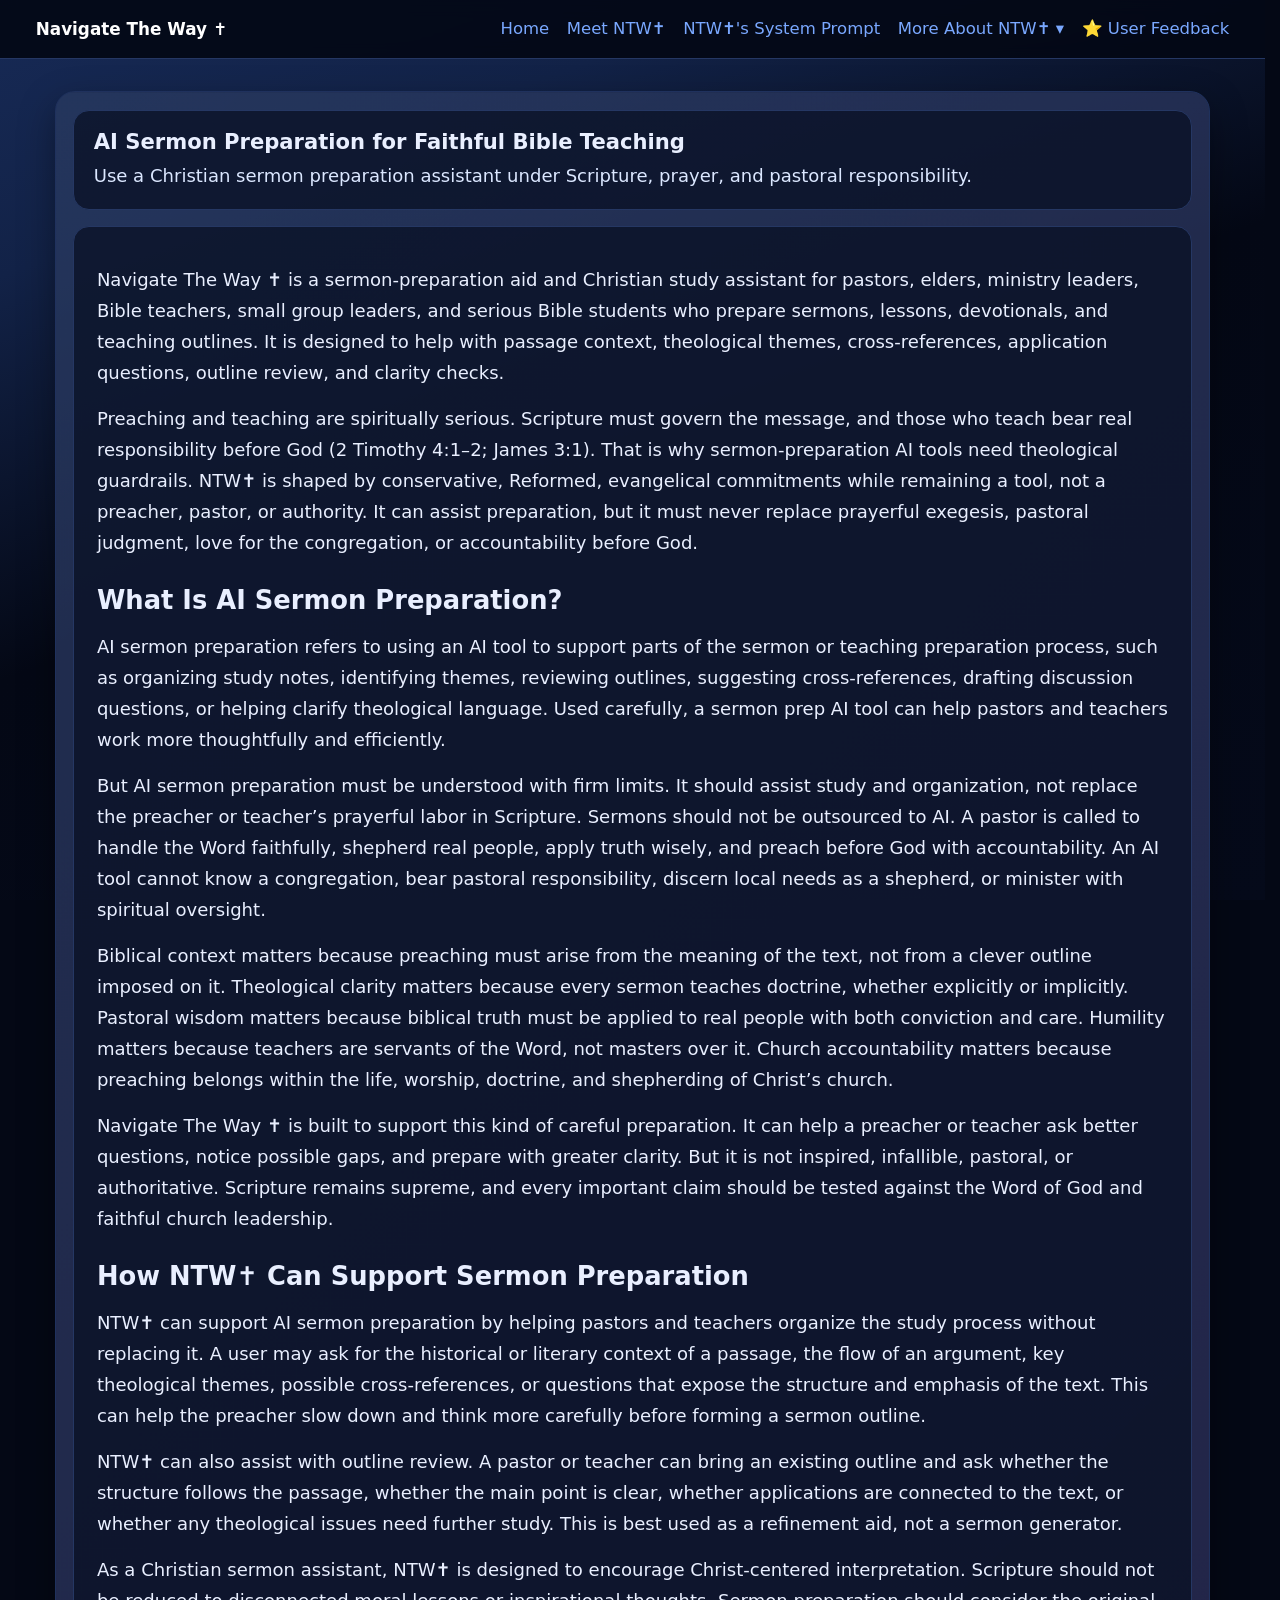
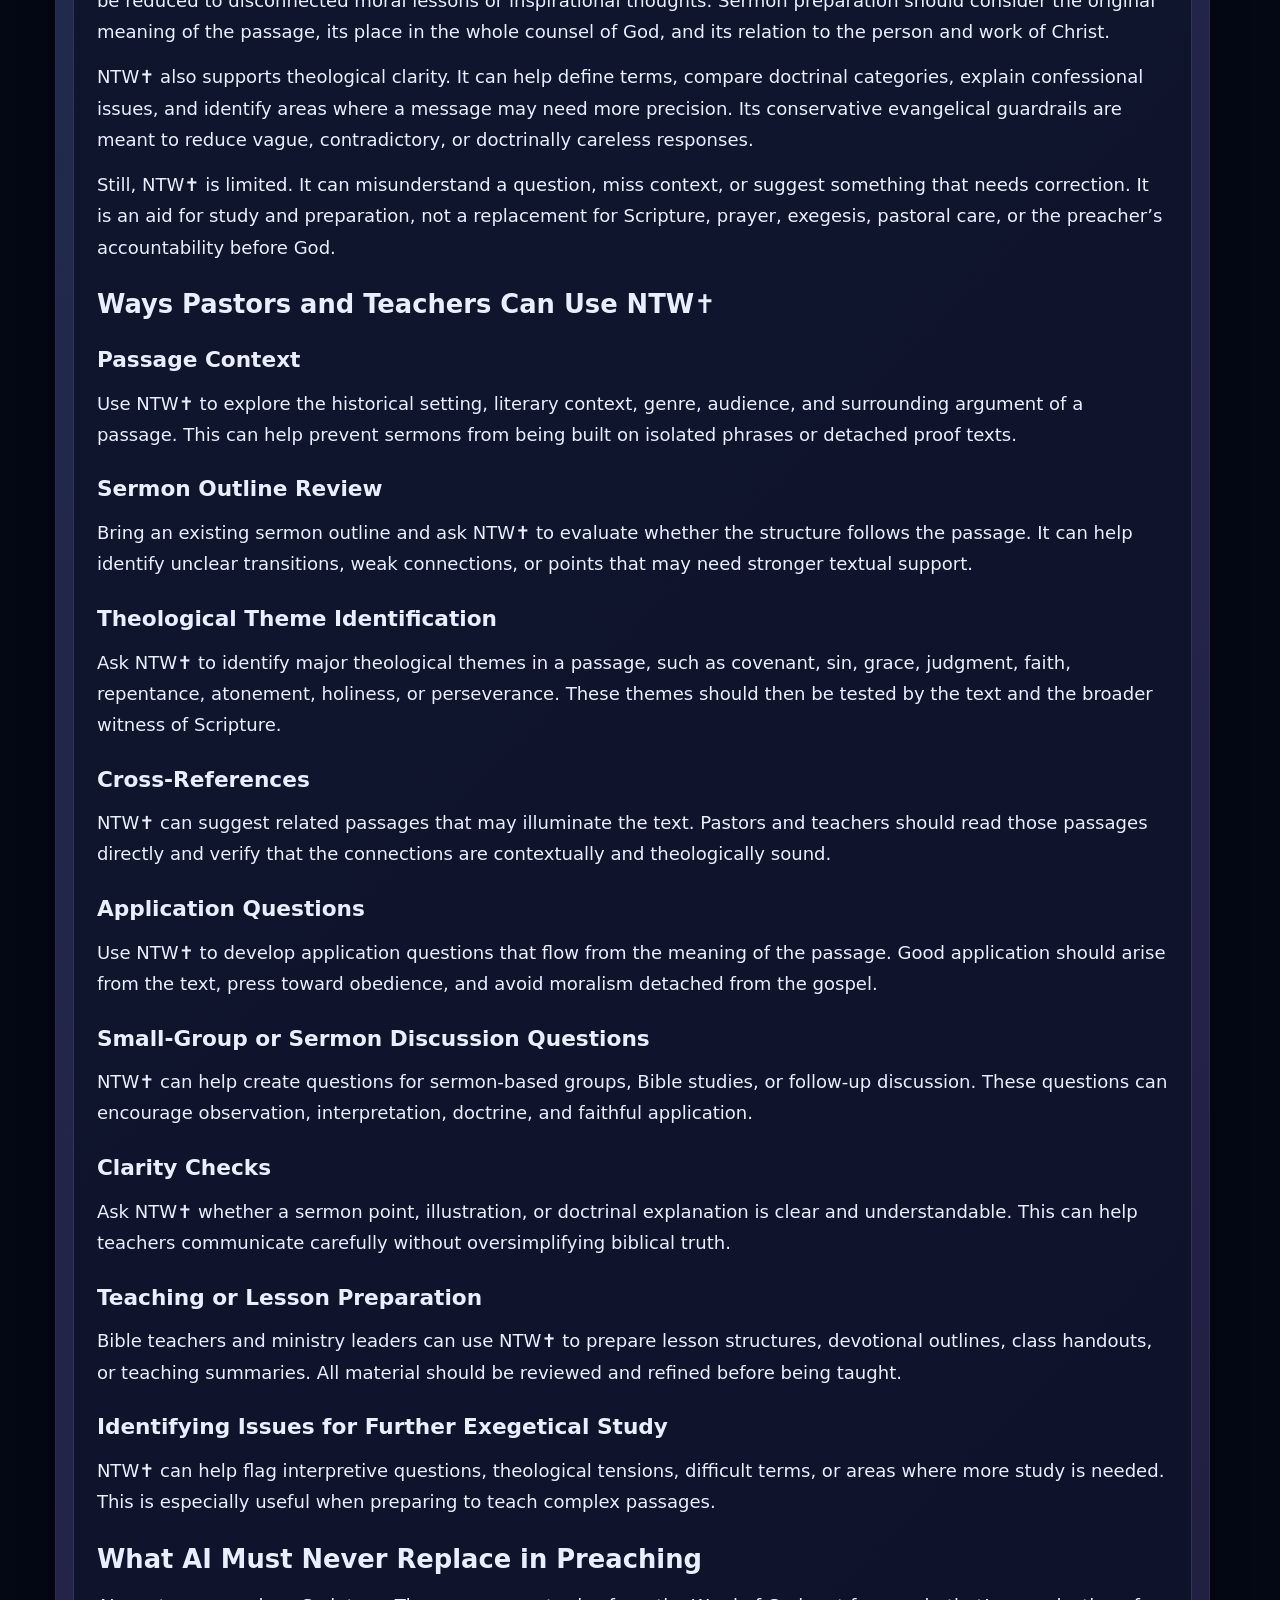
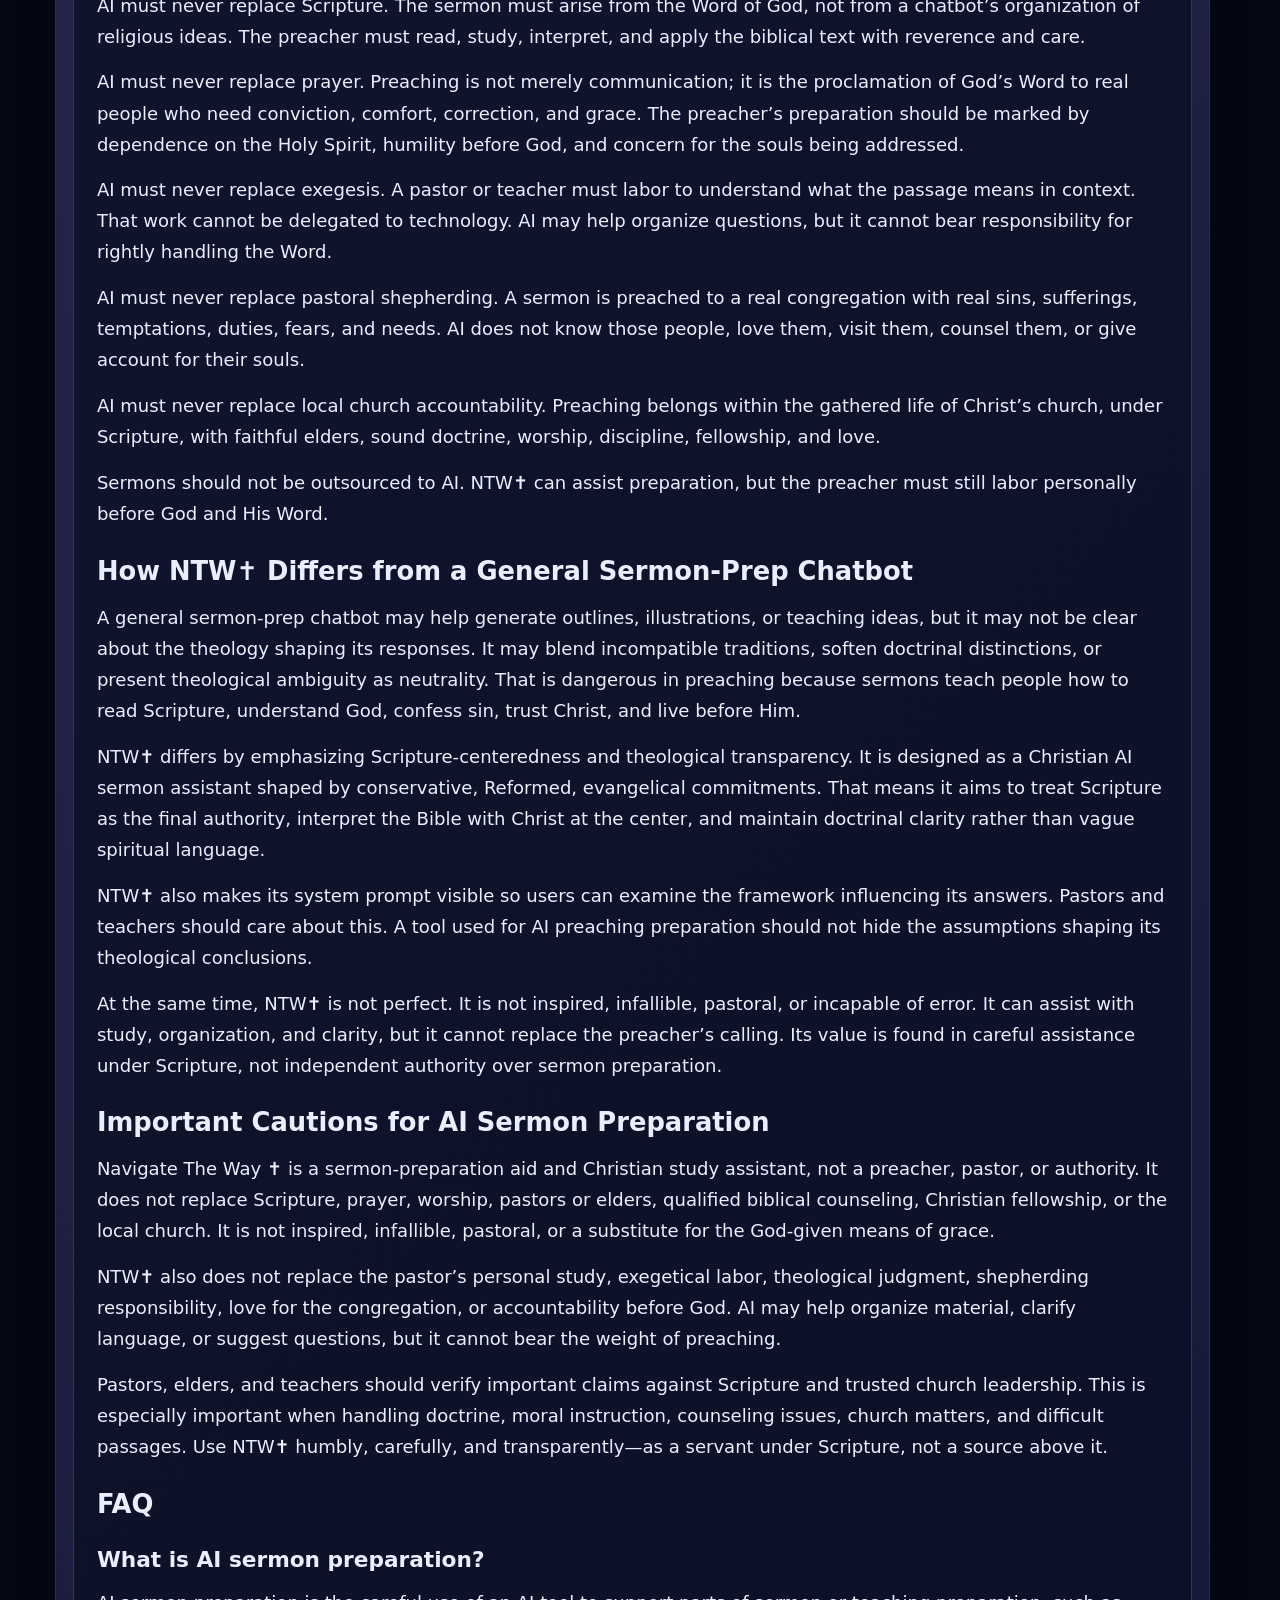
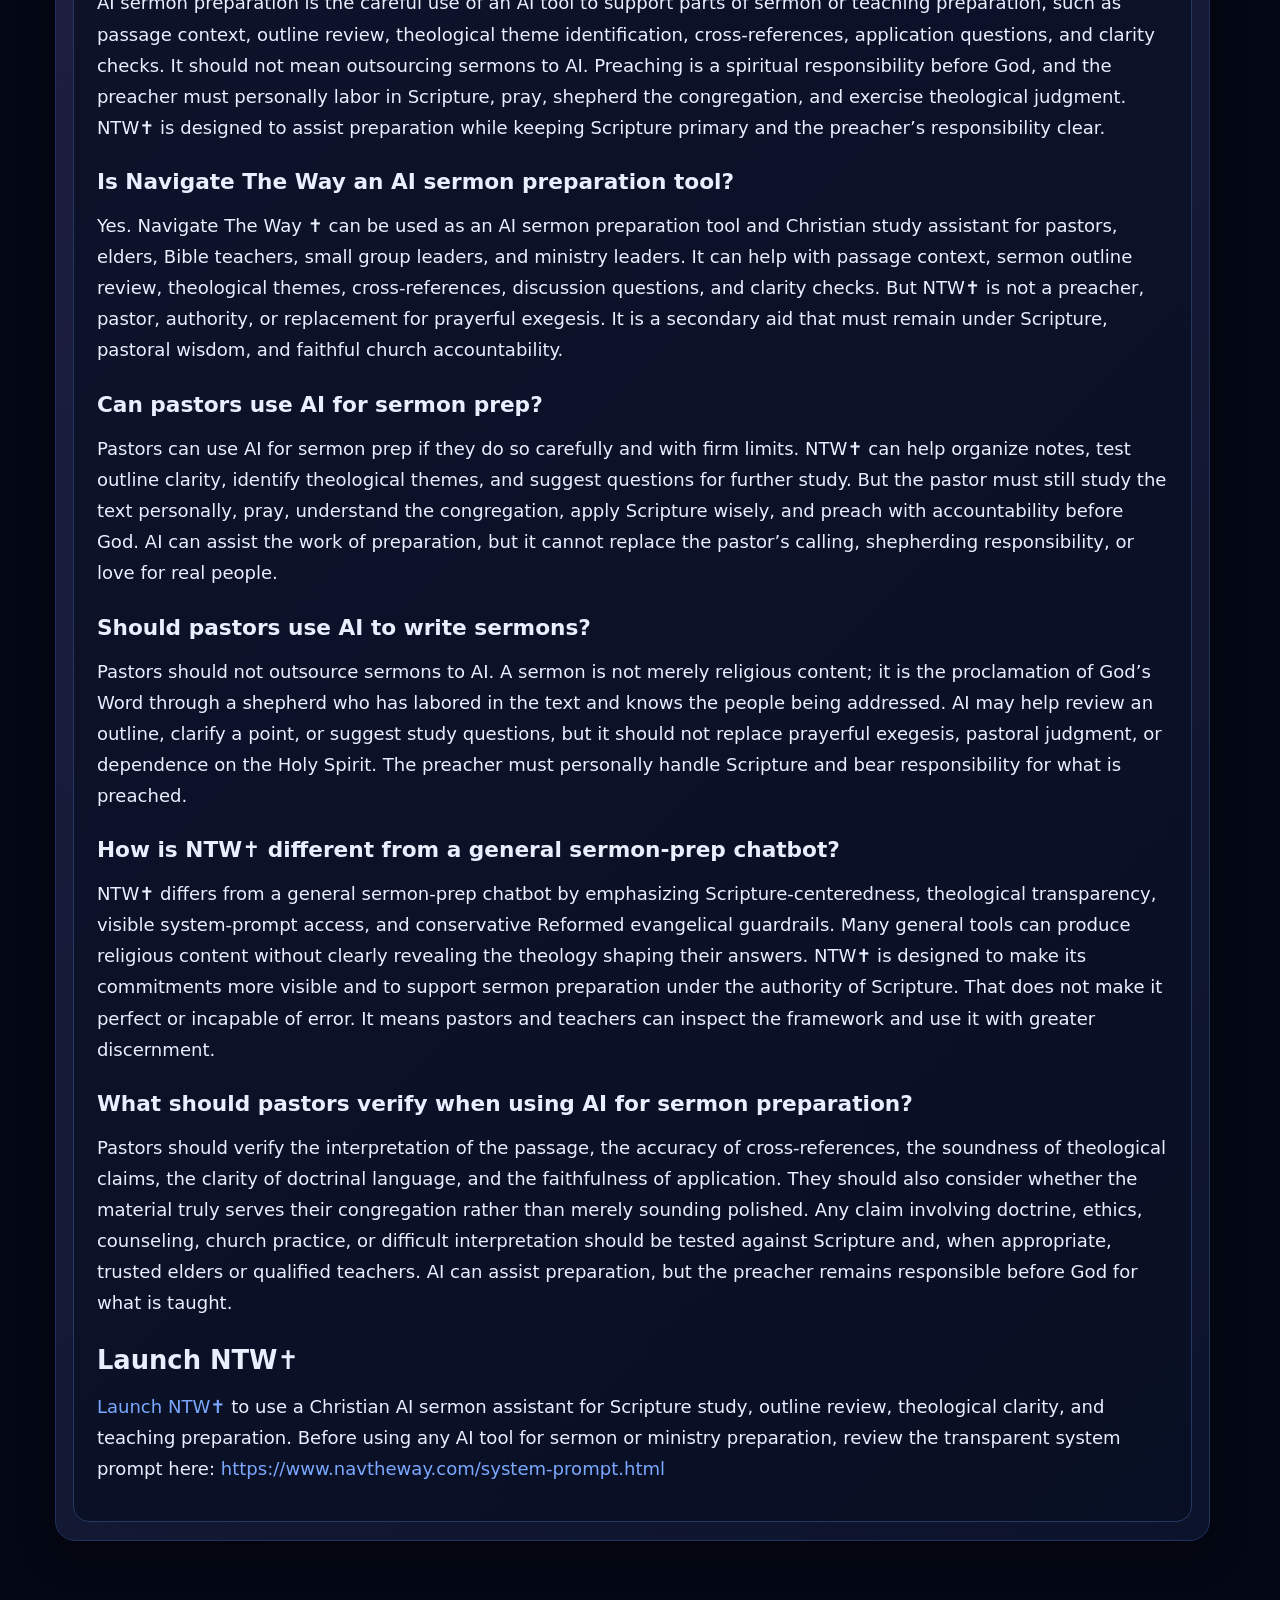
==== docs/ai-sermon-prep.html @ 8515568b "Add AI sermon preparation landing page" ====
<!doctype html>
<html lang="en">
<head>
<!-- Google tag (gtag.js) -->
<script async src="https://www.googletagmanager.com/gtag/js?id=G-PQRYDND927"></script>
<script>
  window.dataLayer = window.dataLayer || [];
  function gtag(){dataLayer.push(arguments);}
  gtag('js', new Date());

  gtag('config', 'G-PQRYDND927');
</script>

  <meta charset="UTF-8" />
  <meta name="viewport" content="width=device-width, initial-scale=1.0" />
  <title>AI Sermon Preparation for Pastors | Navigate The Way</title>
  <link rel="canonical" href="https://www.navtheway.com/ai-sermon-prep.html" />
  <meta name="robots" content="index,follow,max-snippet:-1,max-image-preview:large,max-video-preview:-1" />
  <meta name="description" content="AI sermon preparation for pastors and Bible teachers, supporting Scripture study, sermon organization, and theology with clear Christian guardrails." />
  <meta property="og:type" content="website" />
  <meta property="og:title" content="AI Sermon Preparation for Pastors | Navigate The Way" />
  <meta property="og:description" content="AI sermon preparation for pastors and Bible teachers, supporting Scripture study, sermon organization, and theology with clear Christian guardrails." />
  <meta property="og:url" content="https://www.navtheway.com/ai-sermon-prep.html" />

  <meta property="og:image" content="https://www.navtheway.com/images/ntw_social_share.png" />
  <meta property="og:image:type" content="image/png" />
  <meta property="og:image:width" content="1200" />
  <meta property="og:image:height" content="630" />
  <meta name="twitter:card" content="summary_large_image" />
  <meta name="twitter:title" content="AI Sermon Preparation for Pastors | Navigate The Way" />
  <meta name="twitter:description" content="AI sermon preparation for pastors and Bible teachers, supporting Scripture study, sermon organization, and theology with clear Christian guardrails." />
  <meta name="twitter:image" content="https://www.navtheway.com/images/ntw_social_share.png" />
  <script type="application/ld+json">
{
  "@context": "https://schema.org",
  "@graph": [
    {
      "@type": "Organization",
      "@id": "https://www.navtheway.com/#organization",
      "name": "Navigate The Way ✝️",
      "url": "https://www.navtheway.com/",
      "logo": {
        "@type": "ImageObject",
        "url": "https://www.navtheway.com/images/Bigger_from_vector.png"
      },
      "sameAs": [
        "https://www.facebook.com/profile.php?id=61566125041701",
        "https://www.linkedin.com/showcase/102618283"
      ]
    },
    {
      "@type": "WebSite",
      "inLanguage": "en",
      "@id": "https://www.navtheway.com/#website",
      "url": "https://www.navtheway.com/",
      "name": "Navigate The Way ✝️",
      "publisher": {
        "@id": "https://www.navtheway.com/#organization"
      }
    },
    {
      "@type": "WebPage",
      "inLanguage": "en",
      "@id": "https://www.navtheway.com/ai-sermon-prep.html#webpage",
      "url": "https://www.navtheway.com/ai-sermon-prep.html",
      "name": "AI Sermon Preparation for Pastors | Navigate The Way",
      "description": "AI sermon preparation for pastors and Bible teachers, supporting Scripture study, sermon organization, and theology with clear Christian guardrails.",
      "isPartOf": {
        "@id": "https://www.navtheway.com/#website"
      },
      "about": {
        "@id": "https://www.navtheway.com/#organization"
      },
      "publisher": {
        "@id": "https://www.navtheway.com/#organization"
      },
      "mainEntity": {
        "@id": "https://www.navtheway.com/ai-sermon-prep.html#faqpage"
      }
    }
  ]
}
  </script>
  <script type="application/ld+json">
{
  "@context": "https://schema.org",
  "@type": "FAQPage",
  "inLanguage": "en",
  "@id": "https://www.navtheway.com/ai-sermon-prep.html#faqpage",
  "url": "https://www.navtheway.com/ai-sermon-prep.html",
  "name": "AI Sermon Preparation for Pastors | Navigate The Way",
  "mainEntityOfPage": {
    "@id": "https://www.navtheway.com/ai-sermon-prep.html#webpage"
  },
  "mainEntity": [
    {
      "@type": "Question",
      "name": "What is AI sermon preparation?",
      "acceptedAnswer": {
        "@type": "Answer",
        "text": "AI sermon preparation is the careful use of an AI tool to support parts of sermon or teaching preparation, such as passage context, outline review, theological theme identification, cross-references, application questions, and clarity checks. It should not mean outsourcing sermons to AI. Preaching is a spiritual responsibility before God, and the preacher must personally labor in Scripture, pray, shepherd the congregation, and exercise theological judgment. NTW✝️ is designed to assist preparation while keeping Scripture primary and the preacher’s responsibility clear."
      }
    },
    {
      "@type": "Question",
      "name": "Is Navigate The Way an AI sermon preparation tool?",
      "acceptedAnswer": {
        "@type": "Answer",
        "text": "Yes. Navigate The Way ✝️ can be used as an AI sermon preparation tool and Christian study assistant for pastors, elders, Bible teachers, small group leaders, and ministry leaders. It can help with passage context, sermon outline review, theological themes, cross-references, discussion questions, and clarity checks. But NTW✝️ is not a preacher, pastor, authority, or replacement for prayerful exegesis. It is a secondary aid that must remain under Scripture, pastoral wisdom, and faithful church accountability."
      }
    },
    {
      "@type": "Question",
      "name": "Can pastors use AI for sermon prep?",
      "acceptedAnswer": {
        "@type": "Answer",
        "text": "Pastors can use AI for sermon prep if they do so carefully and with firm limits. NTW✝️ can help organize notes, test outline clarity, identify theological themes, and suggest questions for further study. But the pastor must still study the text personally, pray, understand the congregation, apply Scripture wisely, and preach with accountability before God. AI can assist the work of preparation, but it cannot replace the pastor’s calling, shepherding responsibility, or love for real people."
      }
    },
    {
      "@type": "Question",
      "name": "Should pastors use AI to write sermons?",
      "acceptedAnswer": {
        "@type": "Answer",
        "text": "Pastors should not outsource sermons to AI. A sermon is not merely religious content; it is the proclamation of God’s Word through a shepherd who has labored in the text and knows the people being addressed. AI may help review an outline, clarify a point, or suggest study questions, but it should not replace prayerful exegesis, pastoral judgment, or dependence on the Holy Spirit. The preacher must personally handle Scripture and bear responsibility for what is preached."
      }
    },
    {
      "@type": "Question",
      "name": "How is NTW✝️ different from a general sermon-prep chatbot?",
      "acceptedAnswer": {
        "@type": "Answer",
        "text": "NTW✝️ differs from a general sermon-prep chatbot by emphasizing Scripture-centeredness, theological transparency, visible system-prompt access, and conservative Reformed evangelical guardrails. Many general tools can produce religious content without clearly revealing the theology shaping their answers. NTW✝️ is designed to make its commitments more visible and to support sermon preparation under the authority of Scripture. That does not make it perfect or incapable of error. It means pastors and teachers can inspect the framework and use it with greater discernment."
      }
    },
    {
      "@type": "Question",
      "name": "What should pastors verify when using AI for sermon preparation?",
      "acceptedAnswer": {
        "@type": "Answer",
        "text": "Pastors should verify the interpretation of the passage, the accuracy of cross-references, the soundness of theological claims, the clarity of doctrinal language, and the faithfulness of application. They should also consider whether the material truly serves their congregation rather than merely sounding polished. Any claim involving doctrine, ethics, counseling, church practice, or difficult interpretation should be tested against Scripture and, when appropriate, trusted elders or qualified teachers. AI can assist preparation, but the preacher remains responsible before God for what is taught."
      }
    }
  ]
}
  </script>
  <script type="application/ld+json">
{
  "@context": "https://schema.org",
  "@type": "BreadcrumbList",
  "itemListElement": [
    {
      "@type": "ListItem",
      "position": 1,
      "name": "Home",
      "item": "https://www.navtheway.com/"
    },
    {
      "@type": "ListItem",
      "position": 2,
      "name": "AI Sermon Preparation for Pastors | Navigate The Way",
      "item": "https://www.navtheway.com/ai-sermon-prep.html"
    }
  ]
}
  </script>
  <link rel="stylesheet" href="styles.css" />
  <link rel="icon" type="image/webp" href="images/favicon.webp" />
</head>
<body>

<header>
  <div class="nav-wrap">
    <a class="brand" href="index.html">Navigate The Way ✝️</a>
    <input type="checkbox" id="mobile-nav-toggle" class="mobile-nav-toggle" aria-label="Toggle site navigation" />
    <label for="mobile-nav-toggle" class="mobile-nav-button" aria-label="Open site navigation">Menu</label>
    <nav>
      <ul>
        <li><a href="index.html">Home</a></li>
        <li><a href="meet-ntw.html">Meet NTW✝️</a></li>
        <li><a href="system-prompt.html">NTW✝️'s System Prompt</a></li>
        <li class="dropdown"><a href="faqs.html">More About NTW✝️ ▾</a>
          <ul>
            <li><a href="faqs.html">NTW✝️ FAQs</a></li>
            <li><a href="christian-ai.html">Christian AI</a></li>
            <li><a href="reformed-christian-ai.html">Reformed Christian AI</a></li>
            <li><a href="bible-study-ai.html">AI Bible Study Tool</a></li>
            <li><a href="ai-sermon-prep.html">AI Sermon Preparation</a></li>
            <li><a href="caution-points.html">⚠️ Caution Points</a></li>
            <li><a href="creator.html">NTW✝️'s Creator</a></li>
            <li><a href="citing-ntw.html">Citing NTW✝️</a></li>
          </ul>
        </li>
        <li><a href="feedback.html">⭐ User Feedback</a></li>
      </ul>
    </nav>
  </div>
</header>

<main>
  <section class="page-shell">
    <section class="page-header" aria-labelledby="page-title">
      <h1 id="page-title">AI Sermon Preparation for Faithful Bible Teaching</h1>
      <p>Use a Christian sermon preparation assistant under Scripture, prayer, and pastoral responsibility.</p>
    </section>
    <section class="card verbatim-content">
      <p>Navigate The Way ✝️ is a sermon-preparation aid and Christian study assistant for pastors, elders, ministry leaders, Bible teachers, small group leaders, and serious Bible students who prepare sermons, lessons, devotionals, and teaching outlines. It is designed to help with passage context, theological themes, cross-references, application questions, outline review, and clarity checks.</p>
      <p>Preaching and teaching are spiritually serious. Scripture must govern the message, and those who teach bear real responsibility before God (2 Timothy 4:1–2; James 3:1). That is why sermon-preparation AI tools need theological guardrails. NTW✝️ is shaped by conservative, Reformed, evangelical commitments while remaining a tool, not a preacher, pastor, or authority. It can assist preparation, but it must never replace prayerful exegesis, pastoral judgment, love for the congregation, or accountability before God.</p>
      <h2>What Is AI Sermon Preparation?</h2>
      <p>AI sermon preparation refers to using an AI tool to support parts of the sermon or teaching preparation process, such as organizing study notes, identifying themes, reviewing outlines, suggesting cross-references, drafting discussion questions, or helping clarify theological language. Used carefully, a sermon prep AI tool can help pastors and teachers work more thoughtfully and efficiently.</p>
      <p>But AI sermon preparation must be understood with firm limits. It should assist study and organization, not replace the preacher or teacher’s prayerful labor in Scripture. Sermons should not be outsourced to AI. A pastor is called to handle the Word faithfully, shepherd real people, apply truth wisely, and preach before God with accountability. An AI tool cannot know a congregation, bear pastoral responsibility, discern local needs as a shepherd, or minister with spiritual oversight.</p>
      <p>Biblical context matters because preaching must arise from the meaning of the text, not from a clever outline imposed on it. Theological clarity matters because every sermon teaches doctrine, whether explicitly or implicitly. Pastoral wisdom matters because biblical truth must be applied to real people with both conviction and care. Humility matters because teachers are servants of the Word, not masters over it. Church accountability matters because preaching belongs within the life, worship, doctrine, and shepherding of Christ’s church.</p>
      <p>Navigate The Way ✝️ is built to support this kind of careful preparation. It can help a preacher or teacher ask better questions, notice possible gaps, and prepare with greater clarity. But it is not inspired, infallible, pastoral, or authoritative. Scripture remains supreme, and every important claim should be tested against the Word of God and faithful church leadership.</p>
      <h2>How NTW✝️ Can Support Sermon Preparation</h2>
      <p>NTW✝️ can support AI sermon preparation by helping pastors and teachers organize the study process without replacing it. A user may ask for the historical or literary context of a passage, the flow of an argument, key theological themes, possible cross-references, or questions that expose the structure and emphasis of the text. This can help the preacher slow down and think more carefully before forming a sermon outline.</p>
      <p>NTW✝️ can also assist with outline review. A pastor or teacher can bring an existing outline and ask whether the structure follows the passage, whether the main point is clear, whether applications are connected to the text, or whether any theological issues need further study. This is best used as a refinement aid, not a sermon generator.</p>
      <p>As a Christian sermon assistant, NTW✝️ is designed to encourage Christ-centered interpretation. Scripture should not be reduced to disconnected moral lessons or inspirational thoughts. Sermon preparation should consider the original meaning of the passage, its place in the whole counsel of God, and its relation to the person and work of Christ.</p>
      <p>NTW✝️ also supports theological clarity. It can help define terms, compare doctrinal categories, explain confessional issues, and identify areas where a message may need more precision. Its conservative evangelical guardrails are meant to reduce vague, contradictory, or doctrinally careless responses.</p>
      <p>Still, NTW✝️ is limited. It can misunderstand a question, miss context, or suggest something that needs correction. It is an aid for study and preparation, not a replacement for Scripture, prayer, exegesis, pastoral care, or the preacher’s accountability before God.</p>
      <h2>Ways Pastors and Teachers Can Use NTW✝️</h2>
      <h3>Passage Context</h3>
      <p>Use NTW✝️ to explore the historical setting, literary context, genre, audience, and surrounding argument of a passage. This can help prevent sermons from being built on isolated phrases or detached proof texts.</p>
      <h3>Sermon Outline Review</h3>
      <p>Bring an existing sermon outline and ask NTW✝️ to evaluate whether the structure follows the passage. It can help identify unclear transitions, weak connections, or points that may need stronger textual support.</p>
      <h3>Theological Theme Identification</h3>
      <p>Ask NTW✝️ to identify major theological themes in a passage, such as covenant, sin, grace, judgment, faith, repentance, atonement, holiness, or perseverance. These themes should then be tested by the text and the broader witness of Scripture.</p>
      <h3>Cross-References</h3>
      <p>NTW✝️ can suggest related passages that may illuminate the text. Pastors and teachers should read those passages directly and verify that the connections are contextually and theologically sound.</p>
      <h3>Application Questions</h3>
      <p>Use NTW✝️ to develop application questions that flow from the meaning of the passage. Good application should arise from the text, press toward obedience, and avoid moralism detached from the gospel.</p>
      <h3>Small-Group or Sermon Discussion Questions</h3>
      <p>NTW✝️ can help create questions for sermon-based groups, Bible studies, or follow-up discussion. These questions can encourage observation, interpretation, doctrine, and faithful application.</p>
      <h3>Clarity Checks</h3>
      <p>Ask NTW✝️ whether a sermon point, illustration, or doctrinal explanation is clear and understandable. This can help teachers communicate carefully without oversimplifying biblical truth.</p>
      <h3>Teaching or Lesson Preparation</h3>
      <p>Bible teachers and ministry leaders can use NTW✝️ to prepare lesson structures, devotional outlines, class handouts, or teaching summaries. All material should be reviewed and refined before being taught.</p>
      <h3>Identifying Issues for Further Exegetical Study</h3>
      <p>NTW✝️ can help flag interpretive questions, theological tensions, difficult terms, or areas where more study is needed. This is especially useful when preparing to teach complex passages.</p>
      <h2>What AI Must Never Replace in Preaching</h2>
      <p>AI must never replace Scripture. The sermon must arise from the Word of God, not from a chatbot’s organization of religious ideas. The preacher must read, study, interpret, and apply the biblical text with reverence and care.</p>
      <p>AI must never replace prayer. Preaching is not merely communication; it is the proclamation of God’s Word to real people who need conviction, comfort, correction, and grace. The preacher’s preparation should be marked by dependence on the Holy Spirit, humility before God, and concern for the souls being addressed.</p>
      <p>AI must never replace exegesis. A pastor or teacher must labor to understand what the passage means in context. That work cannot be delegated to technology. AI may help organize questions, but it cannot bear responsibility for rightly handling the Word.</p>
      <p>AI must never replace pastoral shepherding. A sermon is preached to a real congregation with real sins, sufferings, temptations, duties, fears, and needs. AI does not know those people, love them, visit them, counsel them, or give account for their souls.</p>
      <p>AI must never replace local church accountability. Preaching belongs within the gathered life of Christ’s church, under Scripture, with faithful elders, sound doctrine, worship, discipline, fellowship, and love.</p>
      <p>Sermons should not be outsourced to AI. NTW✝️ can assist preparation, but the preacher must still labor personally before God and His Word.</p>
      <h2>How NTW✝️ Differs from a General Sermon-Prep Chatbot</h2>
      <p>A general sermon-prep chatbot may help generate outlines, illustrations, or teaching ideas, but it may not be clear about the theology shaping its responses. It may blend incompatible traditions, soften doctrinal distinctions, or present theological ambiguity as neutrality. That is dangerous in preaching because sermons teach people how to read Scripture, understand God, confess sin, trust Christ, and live before Him.</p>
      <p>NTW✝️ differs by emphasizing Scripture-centeredness and theological transparency. It is designed as a Christian AI sermon assistant shaped by conservative, Reformed, evangelical commitments. That means it aims to treat Scripture as the final authority, interpret the Bible with Christ at the center, and maintain doctrinal clarity rather than vague spiritual language.</p>
      <p>NTW✝️ also makes its system prompt visible so users can examine the framework influencing its answers. Pastors and teachers should care about this. A tool used for AI preaching preparation should not hide the assumptions shaping its theological conclusions.</p>
      <p>At the same time, NTW✝️ is not perfect. It is not inspired, infallible, pastoral, or incapable of error. It can assist with study, organization, and clarity, but it cannot replace the preacher’s calling. Its value is found in careful assistance under Scripture, not independent authority over sermon preparation.</p>
      <h2>Important Cautions for AI Sermon Preparation</h2>
      <p>Navigate The Way ✝️ is a sermon-preparation aid and Christian study assistant, not a preacher, pastor, or authority. It does not replace Scripture, prayer, worship, pastors or elders, qualified biblical counseling, Christian fellowship, or the local church. It is not inspired, infallible, pastoral, or a substitute for the God-given means of grace.</p>
      <p>NTW✝️ also does not replace the pastor’s personal study, exegetical labor, theological judgment, shepherding responsibility, love for the congregation, or accountability before God. AI may help organize material, clarify language, or suggest questions, but it cannot bear the weight of preaching.</p>
      <p>Pastors, elders, and teachers should verify important claims against Scripture and trusted church leadership. This is especially important when handling doctrine, moral instruction, counseling issues, church matters, and difficult passages. Use NTW✝️ humbly, carefully, and transparently—as a servant under Scripture, not a source above it.</p>
      <h2>FAQ</h2>
      <h3>What is AI sermon preparation?</h3>
      <p>AI sermon preparation is the careful use of an AI tool to support parts of sermon or teaching preparation, such as passage context, outline review, theological theme identification, cross-references, application questions, and clarity checks. It should not mean outsourcing sermons to AI. Preaching is a spiritual responsibility before God, and the preacher must personally labor in Scripture, pray, shepherd the congregation, and exercise theological judgment. NTW✝️ is designed to assist preparation while keeping Scripture primary and the preacher’s responsibility clear.</p>
      <h3>Is Navigate The Way an AI sermon preparation tool?</h3>
      <p>Yes. Navigate The Way ✝️ can be used as an AI sermon preparation tool and Christian study assistant for pastors, elders, Bible teachers, small group leaders, and ministry leaders. It can help with passage context, sermon outline review, theological themes, cross-references, discussion questions, and clarity checks. But NTW✝️ is not a preacher, pastor, authority, or replacement for prayerful exegesis. It is a secondary aid that must remain under Scripture, pastoral wisdom, and faithful church accountability.</p>
      <h3>Can pastors use AI for sermon prep?</h3>
      <p>Pastors can use AI for sermon prep if they do so carefully and with firm limits. NTW✝️ can help organize notes, test outline clarity, identify theological themes, and suggest questions for further study. But the pastor must still study the text personally, pray, understand the congregation, apply Scripture wisely, and preach with accountability before God. AI can assist the work of preparation, but it cannot replace the pastor’s calling, shepherding responsibility, or love for real people.</p>
      <h3>Should pastors use AI to write sermons?</h3>
      <p>Pastors should not outsource sermons to AI. A sermon is not merely religious content; it is the proclamation of God’s Word through a shepherd who has labored in the text and knows the people being addressed. AI may help review an outline, clarify a point, or suggest study questions, but it should not replace prayerful exegesis, pastoral judgment, or dependence on the Holy Spirit. The preacher must personally handle Scripture and bear responsibility for what is preached.</p>
      <h3>How is NTW✝️ different from a general sermon-prep chatbot?</h3>
      <p>NTW✝️ differs from a general sermon-prep chatbot by emphasizing Scripture-centeredness, theological transparency, visible system-prompt access, and conservative Reformed evangelical guardrails. Many general tools can produce religious content without clearly revealing the theology shaping their answers. NTW✝️ is designed to make its commitments more visible and to support sermon preparation under the authority of Scripture. That does not make it perfect or incapable of error. It means pastors and teachers can inspect the framework and use it with greater discernment.</p>
      <h3>What should pastors verify when using AI for sermon preparation?</h3>
      <p>Pastors should verify the interpretation of the passage, the accuracy of cross-references, the soundness of theological claims, the clarity of doctrinal language, and the faithfulness of application. They should also consider whether the material truly serves their congregation rather than merely sounding polished. Any claim involving doctrine, ethics, counseling, church practice, or difficult interpretation should be tested against Scripture and, when appropriate, trusted elders or qualified teachers. AI can assist preparation, but the preacher remains responsible before God for what is taught.</p>
      <h2>Launch NTW✝️</h2>
      <p><a href="https://chatgpt.com/g/g-OeyUtWwqz-navigate-the-way" target="_blank" rel="noreferrer">Launch NTW✝️</a> to use a Christian AI sermon assistant for Scripture study, outline review, theological clarity, and teaching preparation. Before using any AI tool for sermon or ministry preparation, review the transparent system prompt here: <a href="https://www.navtheway.com/system-prompt.html">https://www.navtheway.com/system-prompt.html</a></p>
    </section>
  </section>
</main>

<script src="footer-fragment.js"></script>
</body>
</html>
---- docs/styles.css ----
:root {
  --bg: #040815;
  --bg-soft: #0b1328;
  --panel: #101b36;
  --panel-2: #142246;
  --text: #e9efff;
  --muted: #a9b7dd;
  --accent: #7aa8ff;
  --accent-2: #aa86ff;
  --border: #253763;
  --theme-gradient: linear-gradient(135deg, rgba(122,168,255,0.22) 0%, rgba(170,134,255,0.18) 50%, rgba(12,20,44,0.88) 100%);
  --theme-layered: var(--theme-gradient), rgba(8, 14, 34, 0.72);
  --theme-surface: rgba(8, 14, 34, 0.72);
  --content-max: 980px; /* mobile baseline: default page/content width */
  --content-max-wide: 1160px; /* mobile baseline: nav/footer wider shell */
  --section-container-max: 100%;
  --section-container-max-wide: 100%;
  --section-measure-max: 100%;
  --gutter: 1rem; /* mobile baseline: shared horizontal breathing room */
  --shell-padding: 1rem;
  --shell-radius: 20px;
  --page-shell-border-radius: 20px;
  --page-header-border-radius: 16px;
  --header-padding-block: 1rem;
  --header-padding-inline: 1.1rem;
  --card-padding: 1.35rem;
  --nav-wrap-padding-block: 0.8rem;
  --nav-wrap-gap: 1rem;
  --nav-list-gap: 1rem;
  --nav-dropdown-min-width: 230px;
  --nav-dropdown-padding: 0.5rem;
  --footer-padding-block: 1.4rem;
  --footer-padding-inline: 1rem;
  --footer-content-gap: 1rem;
  --footer-legal-padding-top: 1rem;
  --footer-social-margin-top: 0.4rem;
  --footer-social-gap: 0.5rem;
  --footer-feedback-max-width: 560px;
  --footer-feedback-gap: 0.55rem;
  --footer-feedback-button-margin-top: 0.25rem;
  --footer-feedback-control-padding-block: 0.6rem;
  --footer-feedback-control-padding-inline: 0.7rem;
  --footer-feedback-button-padding-block: 0.65rem;
  --footer-feedback-button-padding-inline: 0.8rem;
  --feedback-status-min-height: 1.25rem;
  --desktop-scale: 0vw;
  --fs-body: clamp(1rem, 1rem, 1rem);
  --lh-body: clamp(1.65rem, 1.65rem, 1.65rem);
  --fs-small: clamp(0.95rem, 0.95rem, 0.95rem);
  --fs-brand: var(--fs-body);
  --fs-nav-label: var(--fs-body);
  --fs-nav-submenu: var(--fs-small);
  --fs-mono-body: var(--fs-small);
  --fs-field-count: 0.88rem;
  --fs-feedback-status: 0.9rem;
  --fs-launch-kicker: clamp(1.06rem, 1.06rem, 1.06rem);
  --fs-launch-cta: clamp(1.02rem, 1.02rem, 1.02rem);
  --fs-h1: clamp(1.55rem, 1.55rem, 1.55rem);
  --fs-v-h1: clamp(2rem, 2rem, 2rem);
  --fs-v-h2: clamp(1.5rem, 1.5rem, 1.5rem);
  --fs-v-h3: clamp(1.25rem, 1.25rem, 1.25rem);
  --fs-v-body: var(--fs-body);
}

* { box-sizing: border-box; }
html {
  min-height: 100%;
  background-color: var(--bg);
  scrollbar-gutter: stable;
}
body {
  margin: 0;
  min-height: 100vh;
  display: flex;
  flex-direction: column;
  font-family: Inter, system-ui, -apple-system, Segoe UI, Roboto, sans-serif;
  color: var(--text);
  background-color: var(--bg);
  background-image: linear-gradient(160deg, #172a56 0px, #122247 260px, var(--bg) 640px, #050a1a 100%);
  background-size: 100% 100vh;
  background-attachment: fixed;
  background-repeat: no-repeat;
  font-size: var(--fs-body);
  line-height: var(--lh-body);
}
a { color: var(--accent); text-decoration: none; }
a:hover { text-decoration: underline; }
header {
  position: sticky; top: 0; z-index: 50;
  background: rgba(4, 8, 21, 0.92);
  backdrop-filter: blur(8px);
  border-bottom: 1px solid var(--border);
}
.nav-wrap { width: min(var(--content-max-wide), 100%); margin: 0 auto; padding-block: var(--nav-wrap-padding-block); padding-inline: var(--gutter); display: flex; align-items: center; justify-content: space-between; flex-wrap: nowrap; gap: var(--nav-wrap-gap); }
.brand {
  font-weight: 700;
  color: #fff;
  white-space: nowrap;
  font-size: var(--fs-brand);
}
.mobile-nav-toggle,
.mobile-nav-button { display: none; }
nav {
  flex: 1 1 auto;
  min-width: 0;
}
nav ul { list-style: none; padding: 0; margin: 0; display: flex; gap: var(--nav-list-gap); align-items: center; justify-content: flex-end; flex-wrap: nowrap; }
nav li { position: relative; }
nav a { font-size: var(--fs-nav-label); }
.dropdown > ul {
  display: none; position: absolute; top: 100%; left: 0; min-width: var(--nav-dropdown-min-width);
  background: var(--panel); border: 1px solid var(--border); border-radius: 10px; padding: var(--nav-dropdown-padding);
}
.dropdown:hover > ul { display: block; }
.dropdown > ul a {
  display: block;
  padding: 0.4rem 0.55rem;
  font-size: var(--fs-nav-submenu);
  line-height: 1.35;
}
main { flex: 1; width: min(var(--content-max), 100%); margin: 2rem auto; padding-block: 0 3rem; padding-inline: var(--gutter); }

.page-shell {
  width: 100%;
  padding: var(--shell-padding);
  border: 1px solid #1f315d;
  border-radius: var(--page-shell-border-radius);
  background: var(--theme-layered);
  box-shadow: 0 14px 36px rgba(0, 0, 0, .36);
}

.page-header {
  margin: 0 0 1rem;
  width: 100%;
  padding: var(--header-padding-block) var(--header-padding-inline);
  border: 1px solid var(--border);
  border-radius: var(--page-header-border-radius);
  background: var(--theme-surface);
}

.page-header h1 {
  margin: 0 0 .4rem;
  line-height: 1.2;
}

.page-header p {
  margin: 0;
  color: #dbe7ff;
}

.logo-hero {
  display: flex;
  flex-direction: column;
  align-items: center;
  gap: 0.85rem;
  margin: 0 0 1rem;
}

.hero-title {
  margin: 0;
  text-align: center;
  font-size: var(--fs-h1);
  line-height: 1.2;
  color: #f3f8ff;
  text-wrap: balance;
}

.site-logo {
  width: min(380px, 70vw);
  max-width: 100%;
  height: auto;
  display: block;
  filter: drop-shadow(0 10px 24px rgba(0,0,0,.45));
}


.launch-context {
  margin-bottom: 1rem;
  padding: 1rem;
  border: 1px solid var(--border);
  border-radius: 18px;
  background: var(--theme-surface);
  box-shadow: 0 8px 30px rgba(0, 0, 0, .35);
}
.launch-kicker,
.launch-cta {
  margin: 0;
  text-align: center;
  color: #f3f7ff;
  letter-spacing: .2px;
}
.launch-kicker {
  margin: 0 auto .95rem;
  max-width: 100%;
  padding: .85rem 1rem;
  font-size: var(--fs-launch-kicker);
  line-height: 1.52;
  border: 1px solid var(--border);
  border-radius: 12px;
  background: rgba(255, 255, 255, 0.03);
  box-shadow: inset 0 1px 0 rgba(255, 255, 255, 0.06);
}
.launch-cta { margin-top: .95rem; font-size: var(--fs-launch-cta); color: #dbe8ff; }

.differentiator {
  margin: 0 auto 0.95rem;
  padding: 0.95rem 1rem;
  border: 1px solid var(--border);
  border-radius: 12px;
  background: rgba(255, 255, 255, 0.035);
  box-shadow: inset 0 1px 0 rgba(255, 255, 255, 0.06);
}
.differentiator h2 {
  margin: 0 0 0.65rem;
  color: #f3f8ff;
  font-size: var(--fs-v-h3);
  line-height: 1.25;
  text-align: center;
  text-wrap: balance;
}
.differentiator ul {
  margin: 0.35rem 0 0.75rem 1.35rem;
  padding: 0;
}
.differentiator li {
  margin: 0.4rem 0;
  color: #dfe8ff;
}
.differentiator p {
  margin: 0.75rem 0 0;
  text-align: center;
  color: #dbe8ff;
}
.launch-grid {
  display: grid;
  grid-template-columns: repeat(auto-fit, minmax(250px, 1fr));
  gap: 0.9rem;
}
.launch-panel {
  border: 1px solid var(--border);
  border-radius: 14px;
  padding: calc(var(--card-padding) - 0.35rem);
  background: var(--theme-surface);
}
.launch-panel--chatgpt,
.launch-panel--apologist { border-top: 1px solid var(--border); }
.launch-panel p { margin: 0.46rem 0; color: #dfe8ff; font-size: var(--fs-body); }
.launch-panel p:first-child { margin: 0 0 .65rem; }
.launch-panel p:first-child a {
  display: inline-block;
  width: 100%;
  text-align: center;
  padding: .52rem .65rem;
  font-size: var(--fs-body);
  font-weight: 600;
  letter-spacing: 0.01em;
  border-radius: 10px;
  color: #f7faff;
  text-decoration: none;
  border: 1px solid var(--border);
  background: var(--theme-surface);
}
.launch-panel p:first-child a:hover { filter: brightness(1.08); }

.launch-panel ul {
  margin: 0.4rem 0 0.2rem 1.3rem;
  padding: 0;
}
.launch-panel li {
  margin: 0.4rem 0;
  color: #dfe8ff;
  font-size: var(--fs-body);
}
.launch-panel li ul {
  margin-top: 0.45rem;
}

.card {
  width: 100%;
  background: var(--theme-surface);
  border: 1px solid var(--border);
  border-radius: 16px;
  padding: var(--card-padding);
}


#apg-inline-shell {
  margin: 1rem auto;
  padding: 0;
  border-radius: 18px;
  background: transparent;
  position: relative;
}

#apg-inline-shell .chat-intent-zone {
  position: absolute;
  left: 0;
  right: 0;
  bottom: 0;
  height: 38%;
  z-index: 2;
  border: 0;
  margin: 0;
  padding: 0;
  background: transparent;
  appearance: none;
  -webkit-appearance: none;
  cursor: pointer;
  pointer-events: auto;
}

#apg-inline-shell .chat-intent-zone:focus-visible {
  outline: 2px solid #ffce48;
  outline-offset: -2px;
  border-radius: 0 0 16px 16px;
}

#apg-inline-shell[data-chat-interaction="inactive"] .chat-intent-zone {
  pointer-events: auto;
}

#apg-inline-shell[data-chat-interaction="active"] .chat-intent-zone {
  pointer-events: none;
}

#apg-inline-shell #apg-inline-target {
  position: relative;
  z-index: 1;
  width: 100%;
  max-width: 100%;
  margin: 0;
  min-width: 0;
  overflow-x: visible;
  border-radius: 16px;
}

#apg-inline-shell #apg-inline-target > * {
  width: 100% !important;
  max-width: 100% !important;
}

#apg-inline-shell #apg-inline-target * {
  max-width: 100% !important;
}

#apg-inline-shell #apg-inline-target iframe {
  position: relative;
  z-index: 1;
  display: block;
  width: 100% !important;
  max-width: 100% !important;
  height: clamp(560px, 78vh, 780px) !important;
  border: 0;
  border-radius: 16px;
  box-shadow: 0 0 0 2px #ffce48;
  pointer-events: none;
}

#apg-inline-shell[data-chat-interaction="inactive"] #apg-inline-target iframe {
  pointer-events: none;
}

#apg-inline-shell[data-chat-interaction="active"] #apg-inline-target iframe {
  pointer-events: auto;
}
.verbatim-content h1,.verbatim-content h2,.verbatim-content h3,.verbatim-content h4 {
  line-height: 1.25;
  margin-top: 1.6rem;
  margin-bottom: 0.5rem;
}
.verbatim-content h1 { margin-top: 0.25rem; font-size: var(--fs-v-h1); }
.verbatim-content h2 { font-size: var(--fs-v-h2); }
.verbatim-content h3 { font-size: var(--fs-v-h3); }
.verbatim-content p { margin: 0.7rem 0; font-size: var(--fs-v-body); }
.verbatim-content ul,
.verbatim-content ol {
  margin: 0.4rem 0 1rem;
  padding-left: 1.2rem;
}
.verbatim-content li {
  font-size: var(--fs-v-body);
}
.verbatim-content p,
.verbatim-content li,
.verbatim-content a {
  overflow-wrap: anywhere;
  word-break: break-word;
}
.verbatim-content {
  min-width: 0;
}
.verbatim-content blockquote {
  margin: 0.9rem 0;
  padding: 0.9rem 1rem;
  background: var(--panel);
  border-left: 4px solid var(--accent);
  border-radius: 8px;
}
.verbatim-content pre {
  white-space: pre-wrap;
  background: #050b1e;
  border: 1px solid var(--border);
  border-radius: 12px;
  padding: 1rem;
  overflow-x: auto;
  color: #d2ddff;
}
.verbatim-content hr { border-color: var(--border); opacity: .5; }

.system-prompt-content {
  width: 100%;
  height: 2600px;
  overflow: auto;
  padding: 0.625rem;
  white-space: pre-wrap;
  background-color: #000;
  color: #fff;
  font-family: ui-monospace, SFMono-Regular, SF Mono, Menlo, Monaco, Consolas, Liberation Mono, monospace;
  font-size: var(--fs-mono-body);
  line-height: 1.45;
}

.video-embed-wrap {
  margin: 1.2rem auto 0;
  width: 100%;
  display: flex;
  justify-content: center;
}

.video-embed-wrap iframe {
  display: block;
  width: min(100%, 840px);
  max-width: 100%;
  aspect-ratio: 16 / 9;
  height: auto;
  border: 0;
}

footer {
  margin-top: auto;
  background: rgba(4, 8, 21, 0.92);
  color: var(--muted);
  padding: var(--footer-padding-block) var(--footer-padding-inline);
}

.footer-content {
  margin: 0 auto;
  width: min(var(--content-max), 100%);
  padding-inline: var(--gutter);
  display: grid;
  gap: var(--footer-content-gap);
}


@media (min-width: 1024px) {
  :root {
    --desktop-scale: 0.32vw;
    --gutter: 1.1rem; /* desktop expansion: slightly larger horizontal gutter */
    --shell-padding: 1.1rem;
    --header-padding-block: 1.1rem;
    --header-padding-inline: 1.2rem;
    --card-padding: 1.4rem;
    --nav-wrap-padding-block: 0.9rem;
    --nav-wrap-gap: 1.1rem;
    --nav-list-gap: 1.1rem;
    --footer-padding-block: 1.5rem;
    --footer-padding-inline: 1.1rem;
    --footer-content-gap: 1.1rem;
    --footer-feedback-gap: 0.6rem;
    --footer-feedback-button-margin-top: 0.3rem;
    --footer-feedback-control-padding-block: 0.62rem;
    --footer-feedback-control-padding-inline: 0.75rem;
    --footer-feedback-button-padding-block: 0.68rem;
    --footer-feedback-button-padding-inline: 0.85rem;
    --fs-body-reading: clamp(1.03rem, calc(0.98rem + (0.58 * var(--desktop-scale))), 1.18rem);
    --lh-body-reading: clamp(1.72rem, calc(1.66rem + (0.5 * var(--desktop-scale))), 1.96rem);
    --fs-body-secondary: clamp(0.97rem, calc(0.93rem + (0.4 * var(--desktop-scale))), 1.08rem);
    --fs-body: var(--fs-body-reading);
    --lh-body: var(--lh-body-reading);
    --fs-small: var(--fs-body-secondary);
    --fs-v-body: var(--fs-body-reading);
    --fs-brand: clamp(1rem, calc(0.95rem + (0.4 * var(--desktop-scale))), 1.1rem);
    --fs-nav-label: clamp(0.98rem, calc(0.94rem + (0.36 * var(--desktop-scale))), 1.08rem);
    --fs-launch-kicker: clamp(1.06rem, calc(0.98rem + (0.72 * var(--desktop-scale))), 1.25rem);
    --fs-launch-cta: clamp(1.02rem, calc(0.95rem + (0.62 * var(--desktop-scale))), 1.18rem);
    --fs-h1: clamp(1.6rem, calc(1.26rem + (1.96 * var(--desktop-scale))), 2.42rem);
    --fs-v-h1: clamp(2rem, calc(1.76rem + (1.58 * var(--desktop-scale))), 2.68rem);
    --fs-v-h2: clamp(1.54rem, calc(1.36rem + (0.98 * var(--desktop-scale))), 2rem);
    --fs-v-h3: clamp(1.3rem, calc(1.18rem + (0.68 * var(--desktop-scale))), 1.62rem);
  }

  .page-header,
  .card,
  .card.verbatim-content,
  .verbatim-content {
    margin-inline: auto;
  }

  /* Guardrail: non-launch sections must stay full-width within the page shell on desktop.
     Do not reintroduce desktop max-width caps on .page-header/.card/.verbatim-content,
     or pages will regress to a narrow centered column on 2K/4K displays. */
  .page-header,
  .card,
  .card.verbatim-content,
  .verbatim-content {
    width: 100%;
    max-width: 100%;
  }

  .page-header :is(p, li),
  .card :is(p, li) {
    max-inline-size: var(--section-measure-max);
    line-height: 1.72;
  }

  /* Body copy on long-form pages should grow with the section width on desktop. */
  .card.verbatim-content :is(p, li) {
    max-inline-size: none;
  }

  .page-header :is(p, li) {
    max-inline-size: none;
  }

  .launch-panel p,
  .launch-panel li,
  .verbatim-content p,
  .verbatim-content li {
    line-height: 1.72;
  }

  .launch-panel ul {
    margin: 0.65rem 0 0.3rem 1.4rem;
  }

  .launch-panel li {
    margin: 0.46rem 0;
  }

  .verbatim-content p {
    margin: 0.92rem 0;
  }

  .verbatim-content ul,
  .verbatim-content ol {
    margin: 0.68rem 0 1.2rem;
    padding-left: 1.35rem;
  }

  .verbatim-content li + li {
    margin-top: 0.32rem;
  }
}

@media (min-width: 1440px) {
  :root {
    --desktop-scale: 0.42vw;
    --gutter: 1.25rem; /* desktop expansion: extra width with larger side gutters */
    --shell-padding: 1.2rem;
    --header-padding-block: 1.15rem;
    --header-padding-inline: 1.25rem;
    --card-padding: 1.5rem;
    --nav-wrap-padding-block: 0.95rem;
    --nav-wrap-gap: 1.2rem;
    --nav-list-gap: 1.2rem;
    --footer-padding-block: 1.6rem;
    --footer-padding-inline: 1.2rem;
    --footer-content-gap: 1.2rem;
    --footer-feedback-max-width: 600px;
    --footer-feedback-gap: 0.65rem;
    --footer-feedback-control-padding-block: 0.64rem;
    --footer-feedback-control-padding-inline: 0.8rem;
    --footer-feedback-button-padding-block: 0.7rem;
    --footer-feedback-button-padding-inline: 0.9rem;
    --fs-body-reading: clamp(1.12rem, calc(1.02rem + (0.72 * var(--desktop-scale))), 1.34rem);
    --lh-body-reading: clamp(1.82rem, calc(1.72rem + (0.62 * var(--desktop-scale))), 2.16rem);
    --fs-body-secondary: clamp(1rem, calc(0.93rem + (0.48 * var(--desktop-scale))), 1.16rem);
    --fs-body: var(--fs-body-reading);
    --lh-body: var(--lh-body-reading);
    --fs-small: var(--fs-body-secondary);
    --fs-v-body: var(--fs-body-reading);
    --fs-brand: clamp(1.06rem, calc(0.96rem + (0.52 * var(--desktop-scale))), 1.2rem);
    --fs-nav-label: clamp(1.02rem, calc(0.93rem + (0.46 * var(--desktop-scale))), 1.16rem);
    --fs-launch-kicker: clamp(1.12rem, calc(1.01rem + (0.8 * var(--desktop-scale))), 1.4rem);
    --fs-launch-cta: clamp(1.08rem, calc(0.98rem + (0.7 * var(--desktop-scale))), 1.32rem);
    --fs-h1: clamp(1.9rem, calc(1.34rem + (2.24 * var(--desktop-scale))), 2.78rem);
    --fs-v-h1: clamp(2.2rem, calc(1.9rem + (1.86 * var(--desktop-scale))), 3.12rem);
    --fs-v-h2: clamp(1.68rem, calc(1.42rem + (1.28 * var(--desktop-scale))), 2.3rem);
    --fs-v-h3: clamp(1.36rem, calc(1.18rem + (0.86 * var(--desktop-scale))), 1.92rem);
    --section-container-max: min(100%, clamp(102ch, 64vw + 18ch, 124ch));
    --section-container-max-wide: min(100%, clamp(110ch, 68vw + 18ch, 134ch));
    --section-measure-max: min(100%, clamp(86ch, 56vw + 16ch, 106ch));
  }

  .site-logo {
    width: min(520px, 55vw);
  }

  .video-embed-wrap iframe {
    width: min(100%, 1080px);
  }

}

@media (min-width: 1920px) {
  :root {
    --desktop-scale: 0.5vw;
    --gutter: 1.3rem;
    --shell-padding: 1.25rem;
    --header-padding-block: 1.2rem;
    --header-padding-inline: 1.35rem;
    --card-padding: 1.55rem;
    --nav-wrap-padding-block: 1rem;
    --nav-wrap-gap: 1.35rem;
    --nav-list-gap: 1.3rem;
    --footer-feedback-max-width: 640px;
    --footer-feedback-gap: 0.7rem;
    --footer-feedback-control-padding-block: 0.68rem;
    --footer-feedback-control-padding-inline: 0.85rem;
    --footer-feedback-button-padding-block: 0.74rem;
    --footer-feedback-button-padding-inline: 0.95rem;
    --fs-body-reading: clamp(1.22rem, calc(1.08rem + (0.78 * var(--desktop-scale))), 1.5rem);
    --lh-body-reading: clamp(1.94rem, calc(1.8rem + (0.76 * var(--desktop-scale))), 2.36rem);
    --fs-body-secondary: clamp(1.08rem, calc(0.99rem + (0.54 * var(--desktop-scale))), 1.28rem);
    --fs-body: var(--fs-body-reading);
    --lh-body: var(--lh-body-reading);
    --fs-small: var(--fs-body-secondary);
    --fs-v-body: var(--fs-body-reading);
    --fs-brand: clamp(1.12rem, calc(0.98rem + (0.56 * var(--desktop-scale))), 1.3rem);
    --fs-nav-label: clamp(1.08rem, calc(0.96rem + (0.5 * var(--desktop-scale))), 1.26rem);
    --fs-launch-kicker: clamp(1.2rem, calc(1.05rem + (0.86 * var(--desktop-scale))), 1.52rem);
    --fs-launch-cta: clamp(1.14rem, calc(1.02rem + (0.76 * var(--desktop-scale))), 1.42rem);
    --fs-h1: clamp(2.12rem, calc(1.58rem + (2.46 * var(--desktop-scale))), 3.14rem);
    --fs-v-h1: clamp(2.48rem, calc(2.06rem + (2.12 * var(--desktop-scale))), 3.56rem);
    --fs-v-h2: clamp(1.86rem, calc(1.56rem + (1.38 * var(--desktop-scale))), 2.58rem);
    --fs-v-h3: clamp(1.5rem, calc(1.28rem + (0.94 * var(--desktop-scale))), 2.2rem);
    --section-container-max: min(100%, clamp(110ch, 62vw + 20ch, 136ch));
    --section-container-max-wide: min(100%, clamp(118ch, 66vw + 20ch, 146ch));
    --section-measure-max: min(100%, clamp(90ch, 54vw + 18ch, 112ch));
  }

  .site-logo {
    width: min(600px, 48vw);
  }

  .video-embed-wrap iframe {
    width: min(100%, 1240px);
  }

  .launch-grid {
    grid-template-columns: repeat(auto-fit, minmax(300px, 1fr));
    gap: 1.05rem;
  }

}

@media (min-width: 1200px) {
  :root {
    --content-max: min(93vw, 1480px); /* desktop expansion: fluid shell that grows on wide displays */
    --content-max-wide: min(96vw, 1720px); /* desktop expansion: nav/footer keep generous horizontal balance */
  }
}

@media (min-width: 1600px) {
  :root {
    --content-max: min(92vw, 1880px); /* desktop expansion: broader content canvas on large monitors */
    --content-max-wide: min(95vw, 2160px); /* desktop expansion: wider nav/footer shells */
  }
}

@media (min-width: 1920px) {
  :root {
    --content-max: min(89vw, 2480px); /* desktop expansion: 2K+ screens avoid narrow center-column feel */
    --content-max-wide: min(93vw, 2820px); /* desktop expansion: top/bottom chrome stays visually proportional */
  }
}

@media (min-width: 2560px) {
  :root {
    --desktop-scale: 0.58vw;
    --gutter: 1.55rem;
    --shell-padding: 1.5rem;
    --header-padding-block: 1.35rem;
    --header-padding-inline: 1.55rem;
    --card-padding: 1.8rem;
    --nav-wrap-padding-block: 1.1rem;
    --nav-wrap-gap: 1.55rem;
    --nav-list-gap: 1.5rem;
    --footer-feedback-max-width: 700px;
    --footer-feedback-gap: 0.8rem;
    --footer-feedback-control-padding-block: 0.74rem;
    --footer-feedback-control-padding-inline: 0.94rem;
    --footer-feedback-button-padding-block: 0.78rem;
    --footer-feedback-button-padding-inline: 1rem;
    --fs-body-reading: clamp(1.34rem, calc(1.08rem + (1.04 * var(--desktop-scale))), 1.72rem);
    --lh-body-reading: clamp(2.12rem, calc(1.82rem + (1.18 * var(--desktop-scale))), 2.66rem);
    --fs-body-secondary: clamp(1.16rem, calc(0.98rem + (0.8 * var(--desktop-scale))), 1.46rem);
    --fs-body: var(--fs-body-reading);
    --lh-body: var(--lh-body-reading);
    --fs-small: var(--fs-body-secondary);
    --fs-v-body: var(--fs-body-reading);
    --fs-brand: clamp(1.18rem, calc(0.94rem + (0.98 * var(--desktop-scale))), 1.5rem);
    --fs-nav-label: clamp(1.14rem, calc(0.92rem + (0.9 * var(--desktop-scale))), 1.46rem);
    --fs-launch-kicker: clamp(1.28rem, calc(1.02rem + (1.16 * var(--desktop-scale))), 1.72rem);
    --fs-launch-cta: clamp(1.22rem, calc(0.99rem + (1.02 * var(--desktop-scale))), 1.6rem);
    --fs-h1: clamp(2.32rem, calc(1.62rem + (2.9 * var(--desktop-scale))), 3.56rem);
    --fs-v-h1: clamp(2.72rem, calc(1.96rem + (3.1 * var(--desktop-scale))), 4.08rem);
    --fs-v-h2: clamp(2.04rem, calc(1.48rem + (2.32 * var(--desktop-scale))), 3rem);
    --fs-v-h3: clamp(1.62rem, calc(1.12rem + (1.96 * var(--desktop-scale))), 2.44rem);
    --content-max: min(86vw, 3040px);
    --content-max-wide: min(92vw, 3380px);
    --section-container-max: min(100%, clamp(120ch, 60vw + 20ch, 152ch));
    --section-container-max-wide: min(100%, clamp(130ch, 64vw + 20ch, 164ch));
    --section-measure-max: min(100%, clamp(96ch, 52vw + 18ch, 120ch));
  }

  .launch-grid {
    grid-template-columns: repeat(auto-fit, minmax(340px, 1fr));
    gap: 1.2rem;
  }
}

@media (min-width: 3200px) {
  :root {
    --desktop-scale: 0.7vw;
    --gutter: 1.8rem;
    --shell-padding: 1.75rem;
    --header-padding-block: 1.5rem;
    --header-padding-inline: 1.8rem;
    --card-padding: 2rem;
    --nav-wrap-padding-block: 1.2rem;
    --nav-wrap-gap: 1.8rem;
    --nav-list-gap: 1.8rem;
    --footer-feedback-max-width: 760px;
    --footer-feedback-gap: 0.9rem;
    --footer-feedback-control-padding-block: 0.8rem;
    --footer-feedback-control-padding-inline: 1rem;
    --footer-feedback-button-padding-block: 0.84rem;
    --footer-feedback-button-padding-inline: 1.1rem;
    --fs-body-reading: clamp(1.74rem, calc(1.32rem + (0.3 * var(--desktop-scale))), 2.16rem);
    --lh-body-reading: clamp(2.72rem, calc(2.12rem + (0.4286 * var(--desktop-scale))), 3.32rem);
    --fs-body-secondary: clamp(1.48rem, calc(1.1rem + (0.2714 * var(--desktop-scale))), 1.86rem);
    --fs-body: var(--fs-body-reading);
    --lh-body: var(--lh-body-reading);
    --fs-small: var(--fs-body-secondary);
    --fs-v-body: var(--fs-body-reading);
    --fs-brand: clamp(1.5rem, calc(-0.2rem + (0.0759 * var(--desktop-scale))), 1.84rem);
    --fs-nav-label: clamp(1.46rem, calc(-0.17rem + (0.0728 * var(--desktop-scale))), 1.78rem);
    --fs-launch-kicker: clamp(1.74rem, calc(0.14rem + (0.0714 * var(--desktop-scale))), 2.06rem);
    --fs-launch-cta: clamp(1.64rem, calc(0.09rem + (0.0692 * var(--desktop-scale))), 1.95rem);
    --fs-h1: clamp(3.72rem, calc(0.72rem + (0.1339 * var(--desktop-scale))), 4.32rem);
    --fs-v-h1: clamp(4.2rem, calc(0.6rem + (0.1607 * var(--desktop-scale))), 4.92rem);
    --fs-v-h2: clamp(3.02rem, calc(0.74rem + (0.1018 * var(--desktop-scale))), 3.48rem);
    --fs-v-h3: clamp(2.48rem, calc(0.62rem + (0.0839 * var(--desktop-scale))), 2.86rem);
    --content-max: min(84vw, 3560px);
    --content-max-wide: min(90vw, 3780px);
    --section-container-max: min(100%, clamp(132ch, 58vw + 22ch, 168ch));
    --section-container-max-wide: min(100%, clamp(142ch, 62vw + 24ch, 182ch));
    --section-measure-max: min(100%, clamp(102ch, 50vw + 20ch, 128ch));
  }

  .launch-grid {
    grid-template-columns: repeat(auto-fit, minmax(390px, 1fr));
    gap: 1.35rem;
  }

  .launch-panel ul {
    margin-left: 1.45rem;
  }
}

.footer-legal {
  border-top: 1px solid var(--border);
  padding-top: var(--footer-legal-padding-top);
}

.footer-copyright {
  margin: 0;
  text-align: center;
}

.footer-social-links {
  margin: var(--footer-social-margin-top) 0 0;
  text-align: center;
  display: flex;
  justify-content: center;
  gap: var(--footer-social-gap);
}

.footer-feedback-form {
  margin: 0 auto;
  width: min(var(--footer-feedback-max-width), 72ch, 100%);
  display: grid;
  gap: var(--footer-feedback-gap);
  text-align: left;
}

@media (min-width: 1024px) {
  .footer-feedback-form {
    width: min(100%, clamp(var(--footer-feedback-max-width), 55vw, var(--content-max)));
  }
}

.footer-feedback-form h2 {
  margin: 0;
  font-size: var(--fs-launch-kicker);
  color: var(--text);
  text-align: center;
}

.footer-feedback-form input,
.footer-feedback-form textarea,
.footer-feedback-form button {
  font: inherit;
}

.footer-feedback-form input,
.footer-feedback-form textarea {
  width: 100%;
  border: 1px solid var(--border);
  border-radius: 10px;
  background: rgba(255, 255, 255, 0.05);
  color: var(--text);
  padding: var(--footer-feedback-control-padding-block) var(--footer-feedback-control-padding-inline);
}

.footer-feedback-form button {
  margin-top: var(--footer-feedback-button-margin-top);
  border: 1px solid var(--border);
  border-radius: 10px;
  background: var(--accent);
  color: #fff;
  padding: var(--footer-feedback-button-padding-block) var(--footer-feedback-button-padding-inline);
  cursor: pointer;
}

.footer-feedback-form button:disabled {
  opacity: 0.7;
  cursor: wait;
}


.field-count {
  margin: 0;
  font-size: var(--fs-field-count);
  color: var(--text-dim);
  text-align: right;
}

.feedback-status {
  margin: 0;
  min-height: var(--feedback-status-min-height);
  font-size: var(--fs-feedback-status);
}

.feedback-status.feedback-success {
  color: #66d28d;
}

.feedback-status.feedback-error {
  color: #ff8c8c;
}

.hidden-honeypot {
  position: absolute;
  left: -9999px;
}
@media (max-width: 860px){
  .nav-wrap {
    position: relative;
    justify-content: space-between;
    gap: .75rem;
  }
  .brand {
    min-width: 0;
    max-width: calc(100% - 64px);
    font-size: var(--fs-brand);
    white-space: nowrap;
    overflow: hidden;
    text-overflow: ellipsis;
  }
  .mobile-nav-toggle {
    position: absolute;
    opacity: 0;
    pointer-events: none;
  }
  .mobile-nav-button {
    display: grid;
    place-items: center;
    width: 44px;
    height: 44px;
    border: 1px solid var(--border);
    border-radius: 12px;
    background: var(--panel);
    cursor: pointer;
    font-size: 0;
    flex: 0 0 auto;
    position: relative;
  }
  .mobile-nav-button::before {
    content: "";
    position: absolute;
    top: 50%;
    left: 50%;
    width: 18px;
    height: 2px;
    border-radius: 2px;
    background: #edf3ff;
    box-shadow: 0 -6px 0 #edf3ff, 0 6px 0 #edf3ff;
    transform: translate(-50%, -50%);
    transition: box-shadow .2s ease, transform .2s ease;
  }
  nav {
    position: absolute;
    top: calc(100% + .55rem);
    right: 0;
    width: max-content;
    max-width: min(88vw, 360px);
    max-height: min(70vh, 520px);
    padding: .65rem;
    border: 1px solid var(--border);
    border-radius: 16px;
    background: rgba(8, 15, 34, 0.97);
    box-shadow: 0 18px 38px rgba(0, 0, 0, .5);
    overflow-y: auto;
    opacity: 0;
    visibility: hidden;
    pointer-events: none;
    transform: translateY(-10px) scale(.98);
    transform-origin: top right;
    transition: opacity .2s ease, transform .22s ease, visibility .22s ease;
    z-index: 90;
  }
  .mobile-nav-toggle:checked + .mobile-nav-button {
    background: #1b2f59;
    border-color: #37508a;
  }
  .mobile-nav-toggle:checked + .mobile-nav-button::before {
    box-shadow: 0 0 0 #edf3ff, 0 0 0 #edf3ff;
    transform: translate(-50%, -50%) rotate(90deg);
  }
  .mobile-nav-toggle:checked + .mobile-nav-button {
    font-size: 0;
  }
  .mobile-nav-toggle:checked + .mobile-nav-button::after {
    content: "✕";
    position: absolute;
    top: 50%;
    left: 50%;
    transform: translate(-50%, -50%);
    font-size: 1.05rem;
    color: #edf3ff;
    font-weight: 700;
  }
  .mobile-nav-toggle:checked ~ nav {
    opacity: 1;
    visibility: visible;
    pointer-events: auto;
    transform: translateY(0) scale(1);
  }
  nav ul {
    display: grid;
    gap: .35rem;
    justify-items: stretch;
  }
  nav li {
    width: auto;
  }
  nav a {
    display: block;
    width: auto;
    padding: .62rem .72rem;
    border-radius: 10px;
    line-height: 1.3;
  }
  nav > ul > li > a {
    background: rgba(18, 30, 58, 0.76);
  }
  nav > ul > li > a:hover,
  nav > ul > li > a:focus-visible {
    background: rgba(24, 40, 74, 0.95);
    text-decoration: none;
  }
  .dropdown > ul {
    position: static;
    display: block;
    margin-top: .25rem;
    margin-left: .45rem;
    min-width: 0;
    border: 0;
    border-left: 2px solid rgba(122, 168, 255, .45);
    border-radius: 0;
    padding: .15rem 0 0 .45rem;
    background: transparent;
  }
  .dropdown > ul a {
    padding: .45rem .58rem;
    font-size: var(--fs-nav-submenu);
    color: #cfe0ff;
    background: transparent;
  }

  #apg-inline-shell #apg-inline-target iframe {
    display: block;
    width: 100% !important;
    max-width: 100% !important;
    min-width: 0 !important;
    height: clamp(620px, 84vh, 900px) !important;
    margin: 0 auto;
  }

  .verbatim-content ul,
  .verbatim-content ol {
    padding-left: 1rem;
  }
}
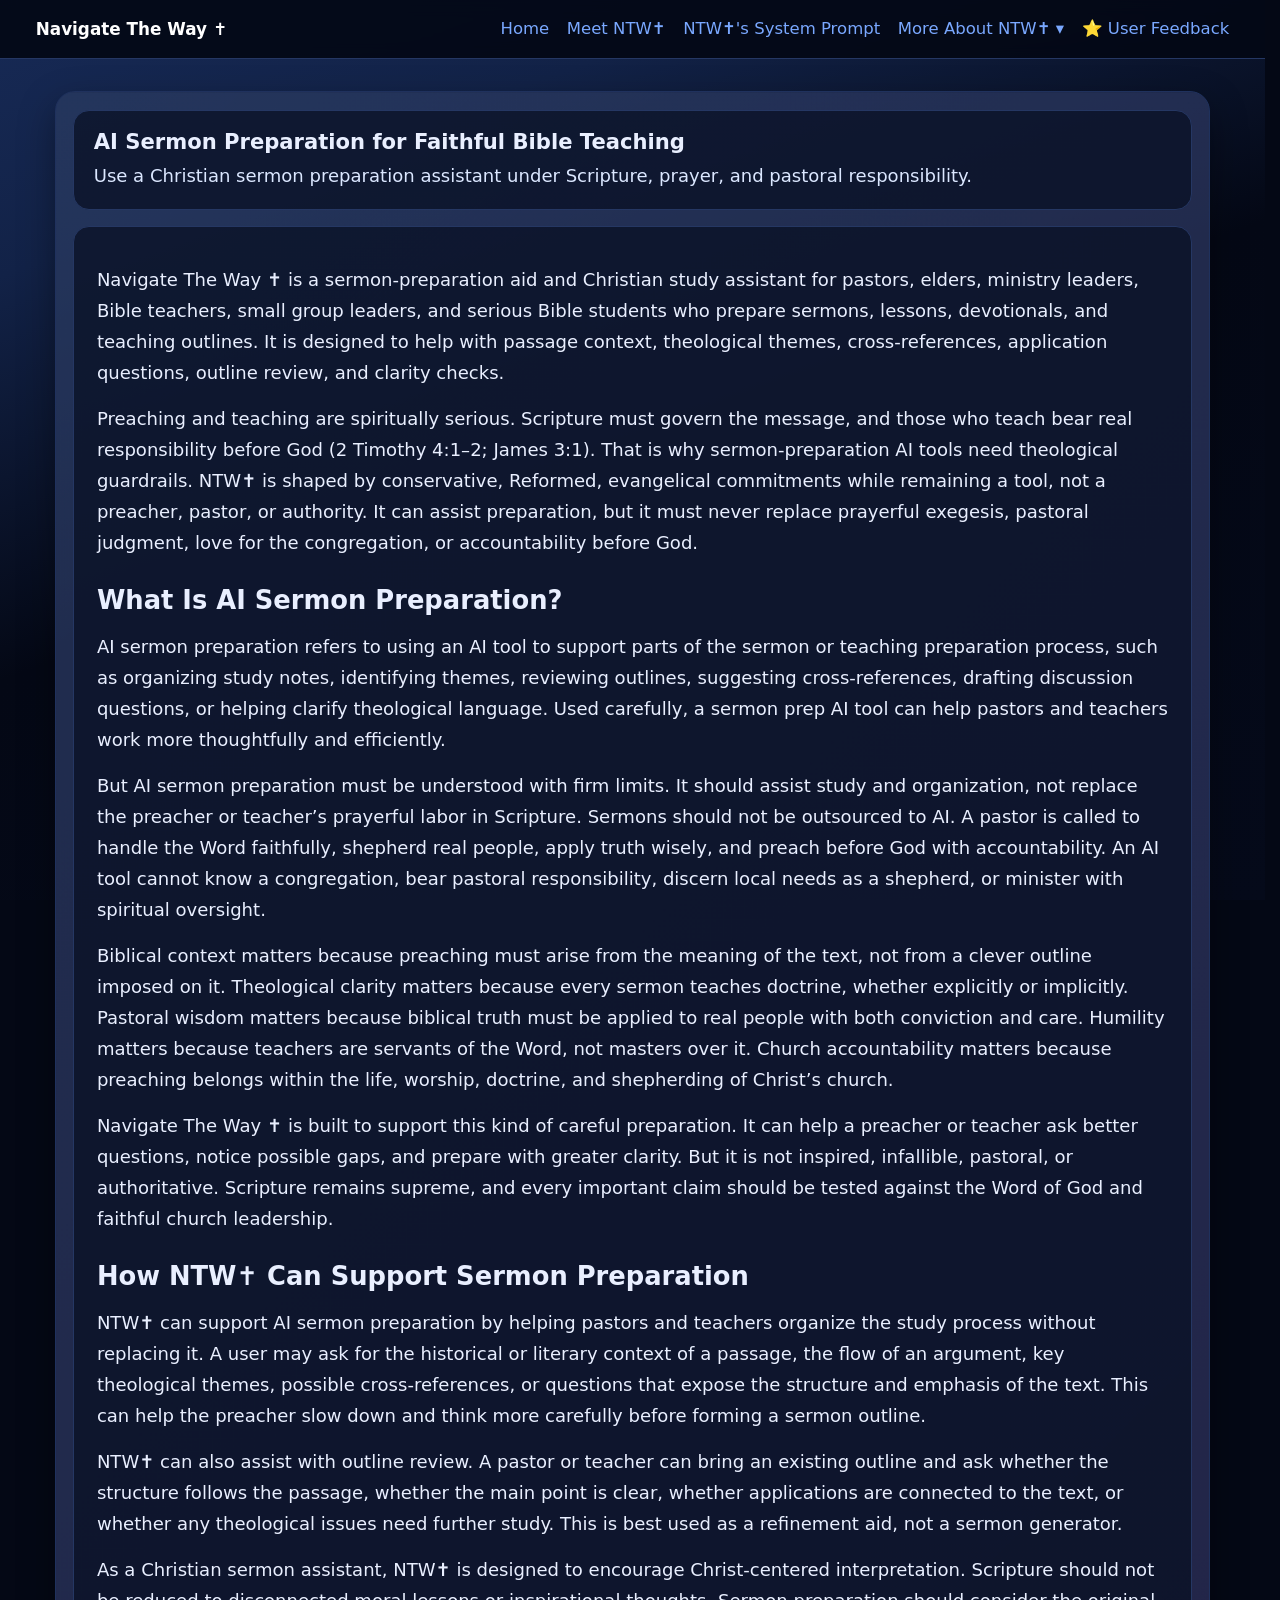
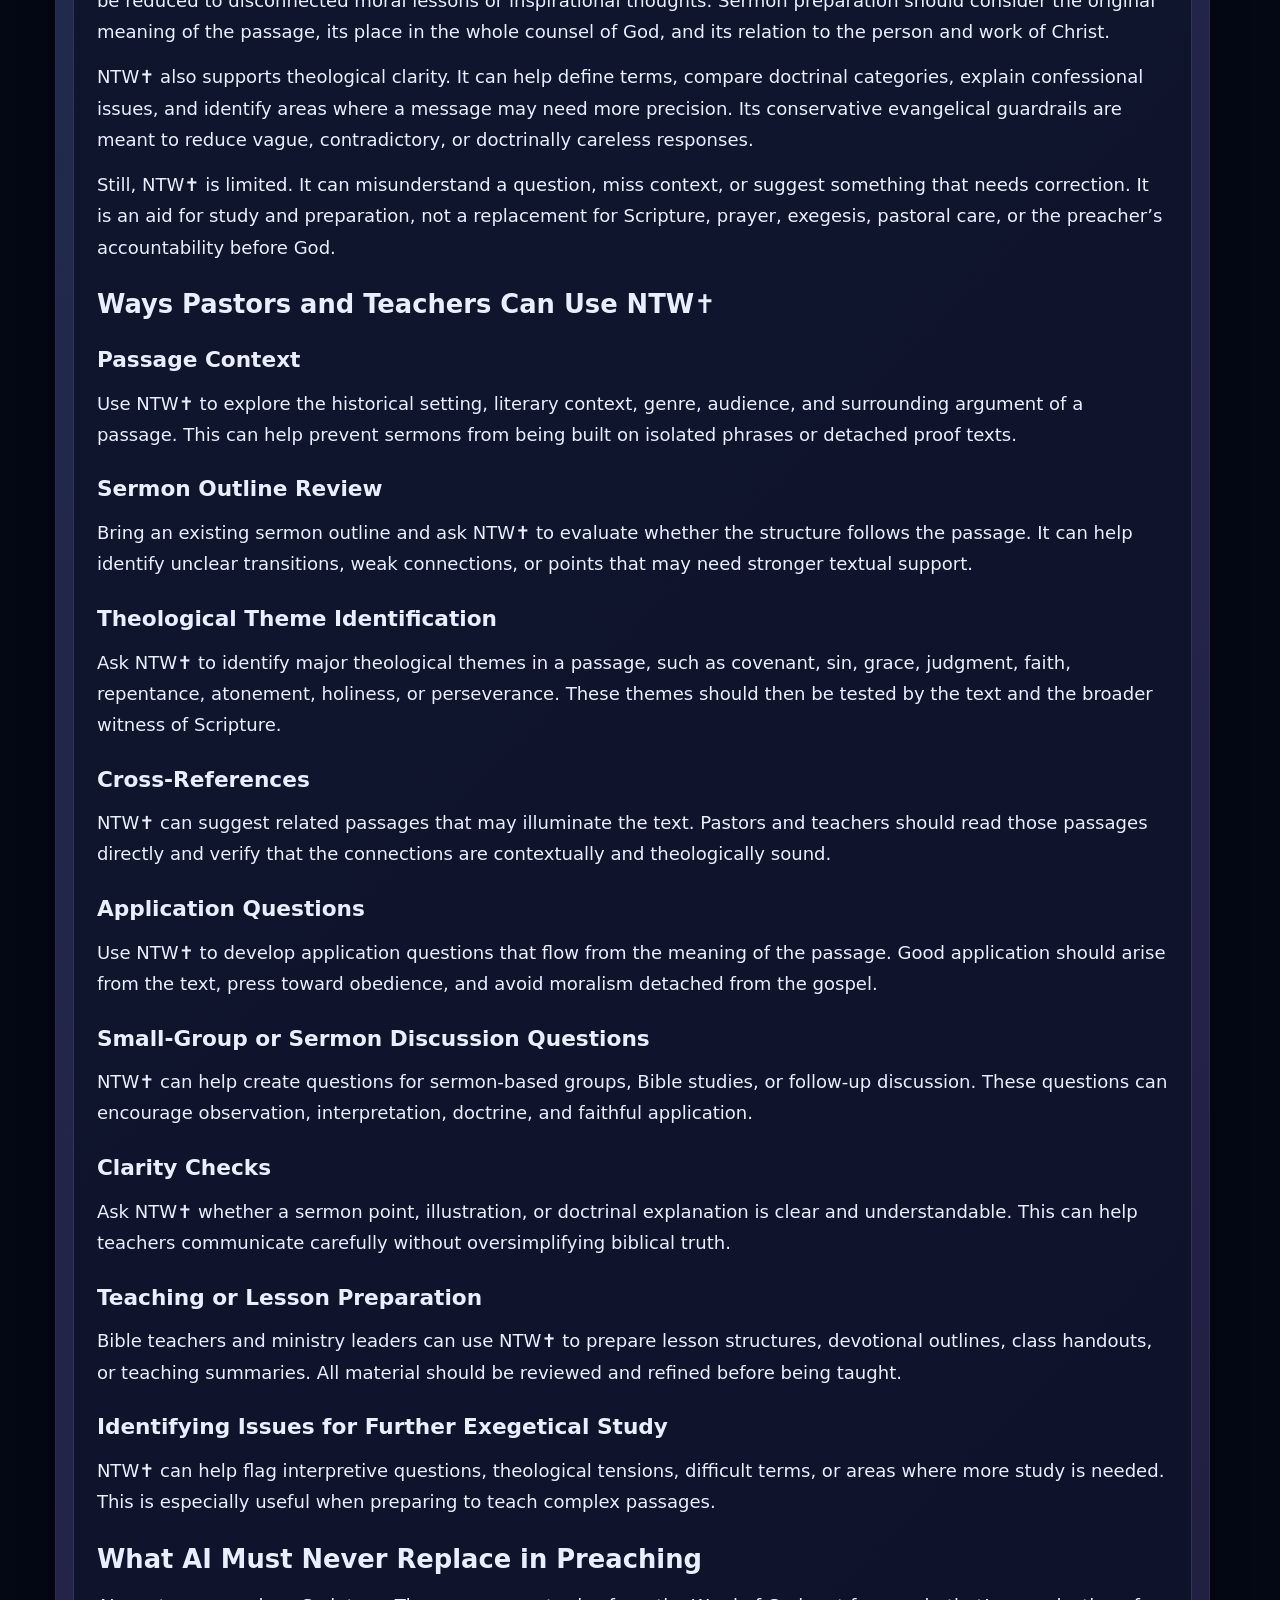
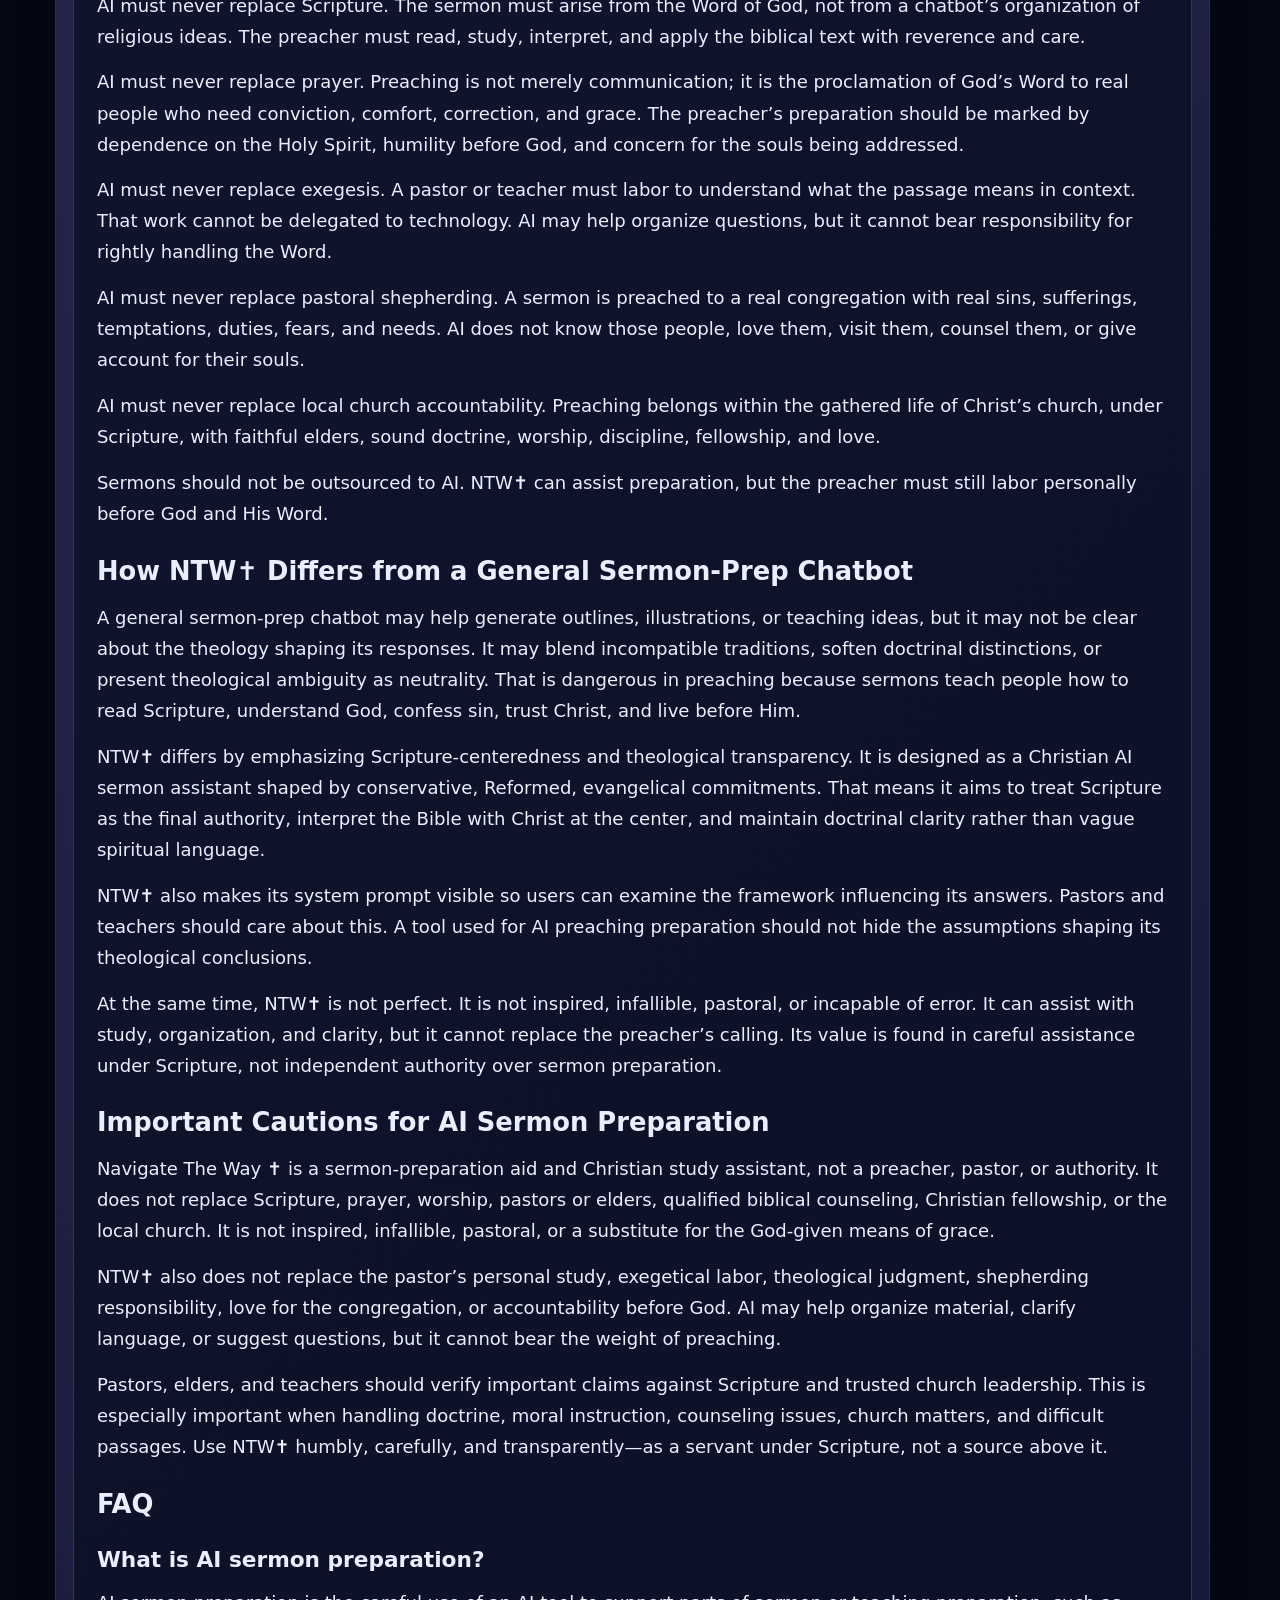
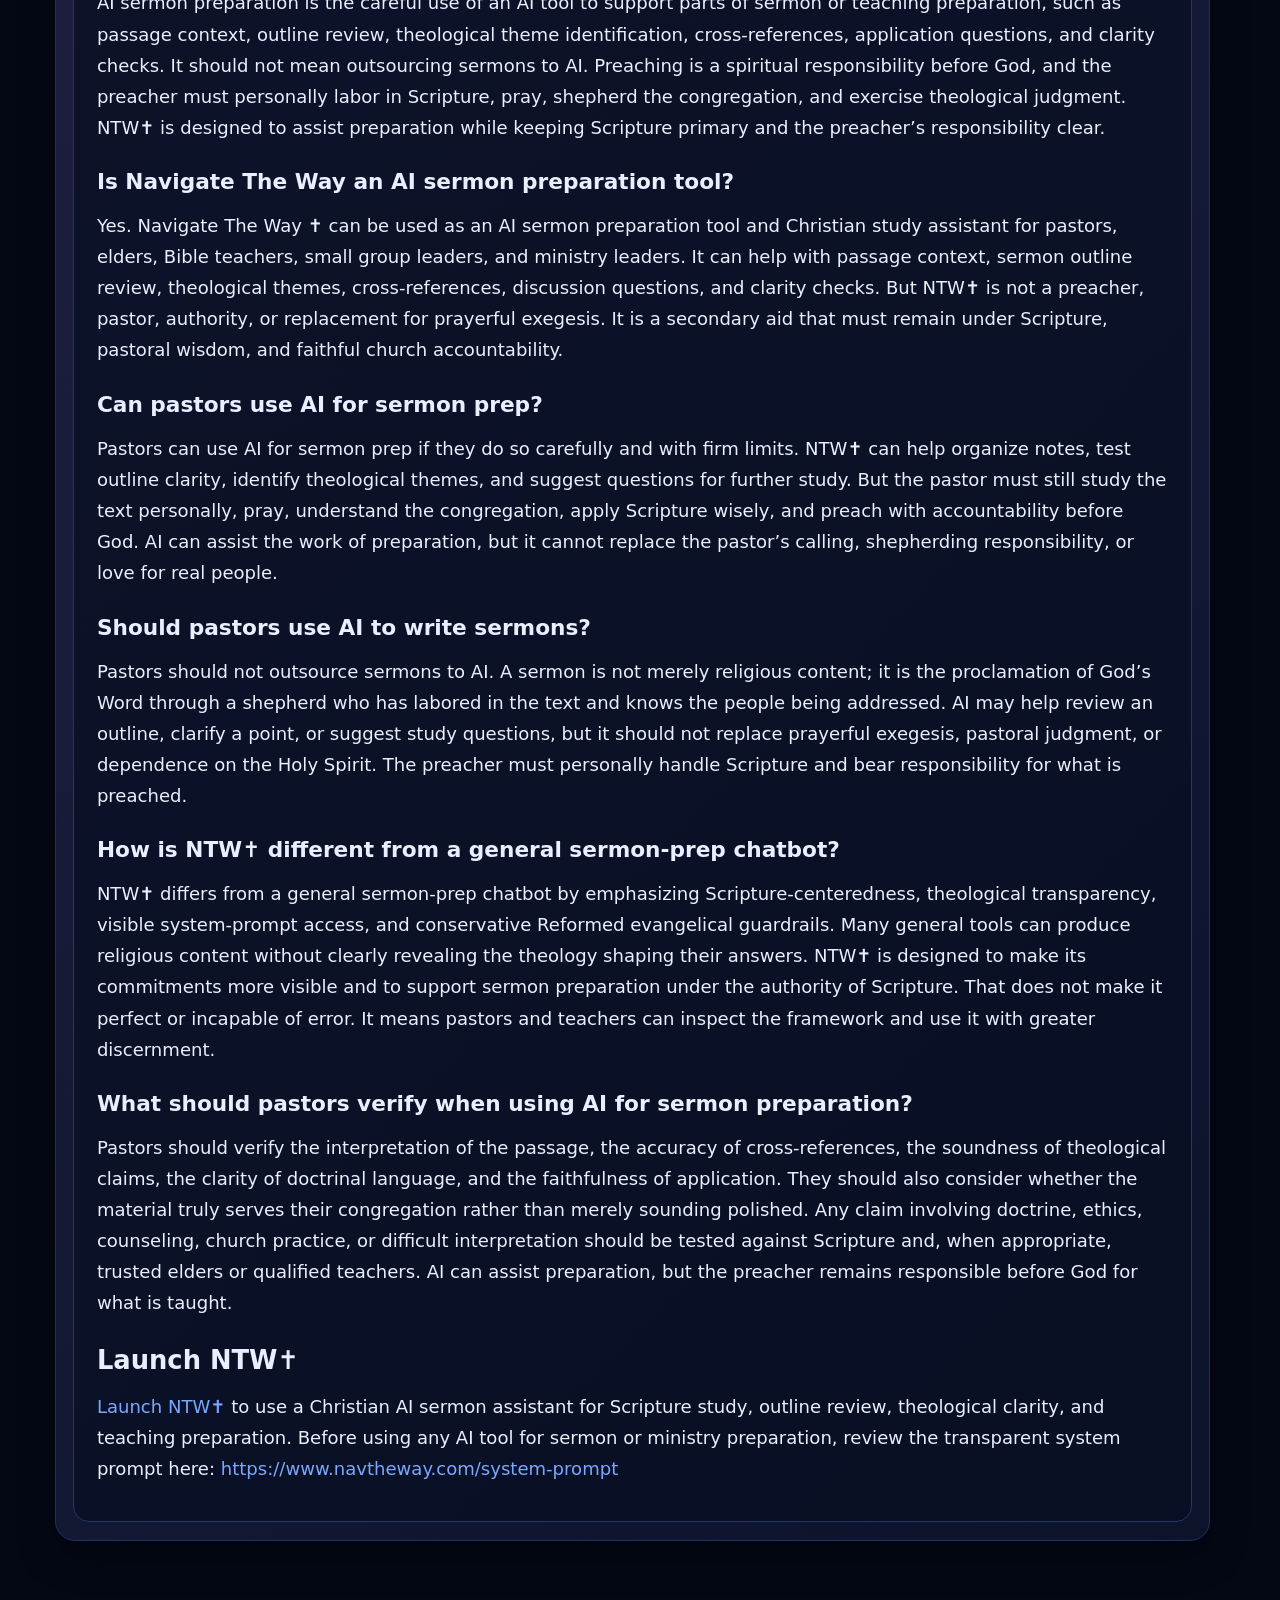
==== commit d8b1c078: "Fix extensionless canonical URLs for indexing" ====
--- a/docs/ai-sermon-prep.html
+++ b/docs/ai-sermon-prep.html
@@ -14,13 +14,13 @@
   <meta charset="UTF-8" />
   <meta name="viewport" content="width=device-width, initial-scale=1.0" />
   <title>AI Sermon Preparation for Pastors | Navigate The Way</title>
-  <link rel="canonical" href="https://www.navtheway.com/ai-sermon-prep.html" />
+  <link rel="canonical" href="https://www.navtheway.com/ai-sermon-prep" />
   <meta name="robots" content="index,follow,max-snippet:-1,max-image-preview:large,max-video-preview:-1" />
   <meta name="description" content="AI sermon preparation for pastors and Bible teachers, supporting Scripture study, sermon organization, and theology with clear Christian guardrails." />
   <meta property="og:type" content="website" />
   <meta property="og:title" content="AI Sermon Preparation for Pastors | Navigate The Way" />
   <meta property="og:description" content="AI sermon preparation for pastors and Bible teachers, supporting Scripture study, sermon organization, and theology with clear Christian guardrails." />
-  <meta property="og:url" content="https://www.navtheway.com/ai-sermon-prep.html" />
+  <meta property="og:url" content="https://www.navtheway.com/ai-sermon-prep" />
 
   <meta property="og:image" content="https://www.navtheway.com/images/ntw_social_share.png" />
   <meta property="og:image:type" content="image/png" />
@@ -61,8 +61,8 @@
     {
       "@type": "WebPage",
       "inLanguage": "en",
-      "@id": "https://www.navtheway.com/ai-sermon-prep.html#webpage",
-      "url": "https://www.navtheway.com/ai-sermon-prep.html",
+      "@id": "https://www.navtheway.com/ai-sermon-prep#webpage",
+      "url": "https://www.navtheway.com/ai-sermon-prep",
       "name": "AI Sermon Preparation for Pastors | Navigate The Way",
       "description": "AI sermon preparation for pastors and Bible teachers, supporting Scripture study, sermon organization, and theology with clear Christian guardrails.",
       "isPartOf": {
@@ -75,7 +75,7 @@
         "@id": "https://www.navtheway.com/#organization"
       },
       "mainEntity": {
-        "@id": "https://www.navtheway.com/ai-sermon-prep.html#faqpage"
+        "@id": "https://www.navtheway.com/ai-sermon-prep#faqpage"
       }
     }
   ]
@@ -86,11 +86,11 @@
   "@context": "https://schema.org",
   "@type": "FAQPage",
   "inLanguage": "en",
-  "@id": "https://www.navtheway.com/ai-sermon-prep.html#faqpage",
-  "url": "https://www.navtheway.com/ai-sermon-prep.html",
+  "@id": "https://www.navtheway.com/ai-sermon-prep#faqpage",
+  "url": "https://www.navtheway.com/ai-sermon-prep",
   "name": "AI Sermon Preparation for Pastors | Navigate The Way",
   "mainEntityOfPage": {
-    "@id": "https://www.navtheway.com/ai-sermon-prep.html#webpage"
+    "@id": "https://www.navtheway.com/ai-sermon-prep#webpage"
   },
   "mainEntity": [
     {
@@ -159,7 +159,7 @@
       "@type": "ListItem",
       "position": 2,
       "name": "AI Sermon Preparation for Pastors | Navigate The Way",
-      "item": "https://www.navtheway.com/ai-sermon-prep.html"
+      "item": "https://www.navtheway.com/ai-sermon-prep"
     }
   ]
 }
@@ -171,27 +171,27 @@
 
 <header>
   <div class="nav-wrap">
-    <a class="brand" href="index.html">Navigate The Way ✝️</a>
+    <a class="brand" href="/">Navigate The Way ✝️</a>
     <input type="checkbox" id="mobile-nav-toggle" class="mobile-nav-toggle" aria-label="Toggle site navigation" />
     <label for="mobile-nav-toggle" class="mobile-nav-button" aria-label="Open site navigation">Menu</label>
     <nav>
       <ul>
-        <li><a href="index.html">Home</a></li>
-        <li><a href="meet-ntw.html">Meet NTW✝️</a></li>
-        <li><a href="system-prompt.html">NTW✝️'s System Prompt</a></li>
-        <li class="dropdown"><a href="faqs.html">More About NTW✝️ ▾</a>
+        <li><a href="/">Home</a></li>
+        <li><a href="/meet-ntw">Meet NTW✝️</a></li>
+        <li><a href="/system-prompt">NTW✝️'s System Prompt</a></li>
+        <li class="dropdown"><a href="/faqs">More About NTW✝️ ▾</a>
           <ul>
-            <li><a href="faqs.html">NTW✝️ FAQs</a></li>
-            <li><a href="christian-ai.html">Christian AI</a></li>
-            <li><a href="reformed-christian-ai.html">Reformed Christian AI</a></li>
-            <li><a href="bible-study-ai.html">AI Bible Study Tool</a></li>
-            <li><a href="ai-sermon-prep.html">AI Sermon Preparation</a></li>
-            <li><a href="caution-points.html">⚠️ Caution Points</a></li>
-            <li><a href="creator.html">NTW✝️'s Creator</a></li>
-            <li><a href="citing-ntw.html">Citing NTW✝️</a></li>
+            <li><a href="/faqs">NTW✝️ FAQs</a></li>
+            <li><a href="/christian-ai">Christian AI</a></li>
+            <li><a href="/reformed-christian-ai">Reformed Christian AI</a></li>
+            <li><a href="/bible-study-ai">AI Bible Study Tool</a></li>
+            <li><a href="/ai-sermon-prep">AI Sermon Preparation</a></li>
+            <li><a href="/caution-points">⚠️ Caution Points</a></li>
+            <li><a href="/creator">NTW✝️'s Creator</a></li>
+            <li><a href="/citing-ntw">Citing NTW✝️</a></li>
           </ul>
         </li>
-        <li><a href="feedback.html">⭐ User Feedback</a></li>
+        <li><a href="/feedback">⭐ User Feedback</a></li>
       </ul>
     </nav>
   </div>
@@ -266,7 +266,7 @@
       <h3>What should pastors verify when using AI for sermon preparation?</h3>
       <p>Pastors should verify the interpretation of the passage, the accuracy of cross-references, the soundness of theological claims, the clarity of doctrinal language, and the faithfulness of application. They should also consider whether the material truly serves their congregation rather than merely sounding polished. Any claim involving doctrine, ethics, counseling, church practice, or difficult interpretation should be tested against Scripture and, when appropriate, trusted elders or qualified teachers. AI can assist preparation, but the preacher remains responsible before God for what is taught.</p>
       <h2>Launch NTW✝️</h2>
-      <p><a href="https://chatgpt.com/g/g-OeyUtWwqz-navigate-the-way" target="_blank" rel="noreferrer">Launch NTW✝️</a> to use a Christian AI sermon assistant for Scripture study, outline review, theological clarity, and teaching preparation. Before using any AI tool for sermon or ministry preparation, review the transparent system prompt here: <a href="https://www.navtheway.com/system-prompt.html">https://www.navtheway.com/system-prompt.html</a></p>
+      <p><a href="https://chatgpt.com/g/g-OeyUtWwqz-navigate-the-way" target="_blank" rel="noreferrer">Launch NTW✝️</a> to use a Christian AI sermon assistant for Scripture study, outline review, theological clarity, and teaching preparation. Before using any AI tool for sermon or ministry preparation, review the transparent system prompt here: <a href="https://www.navtheway.com/system-prompt">https://www.navtheway.com/system-prompt</a></p>
     </section>
   </section>
 </main>
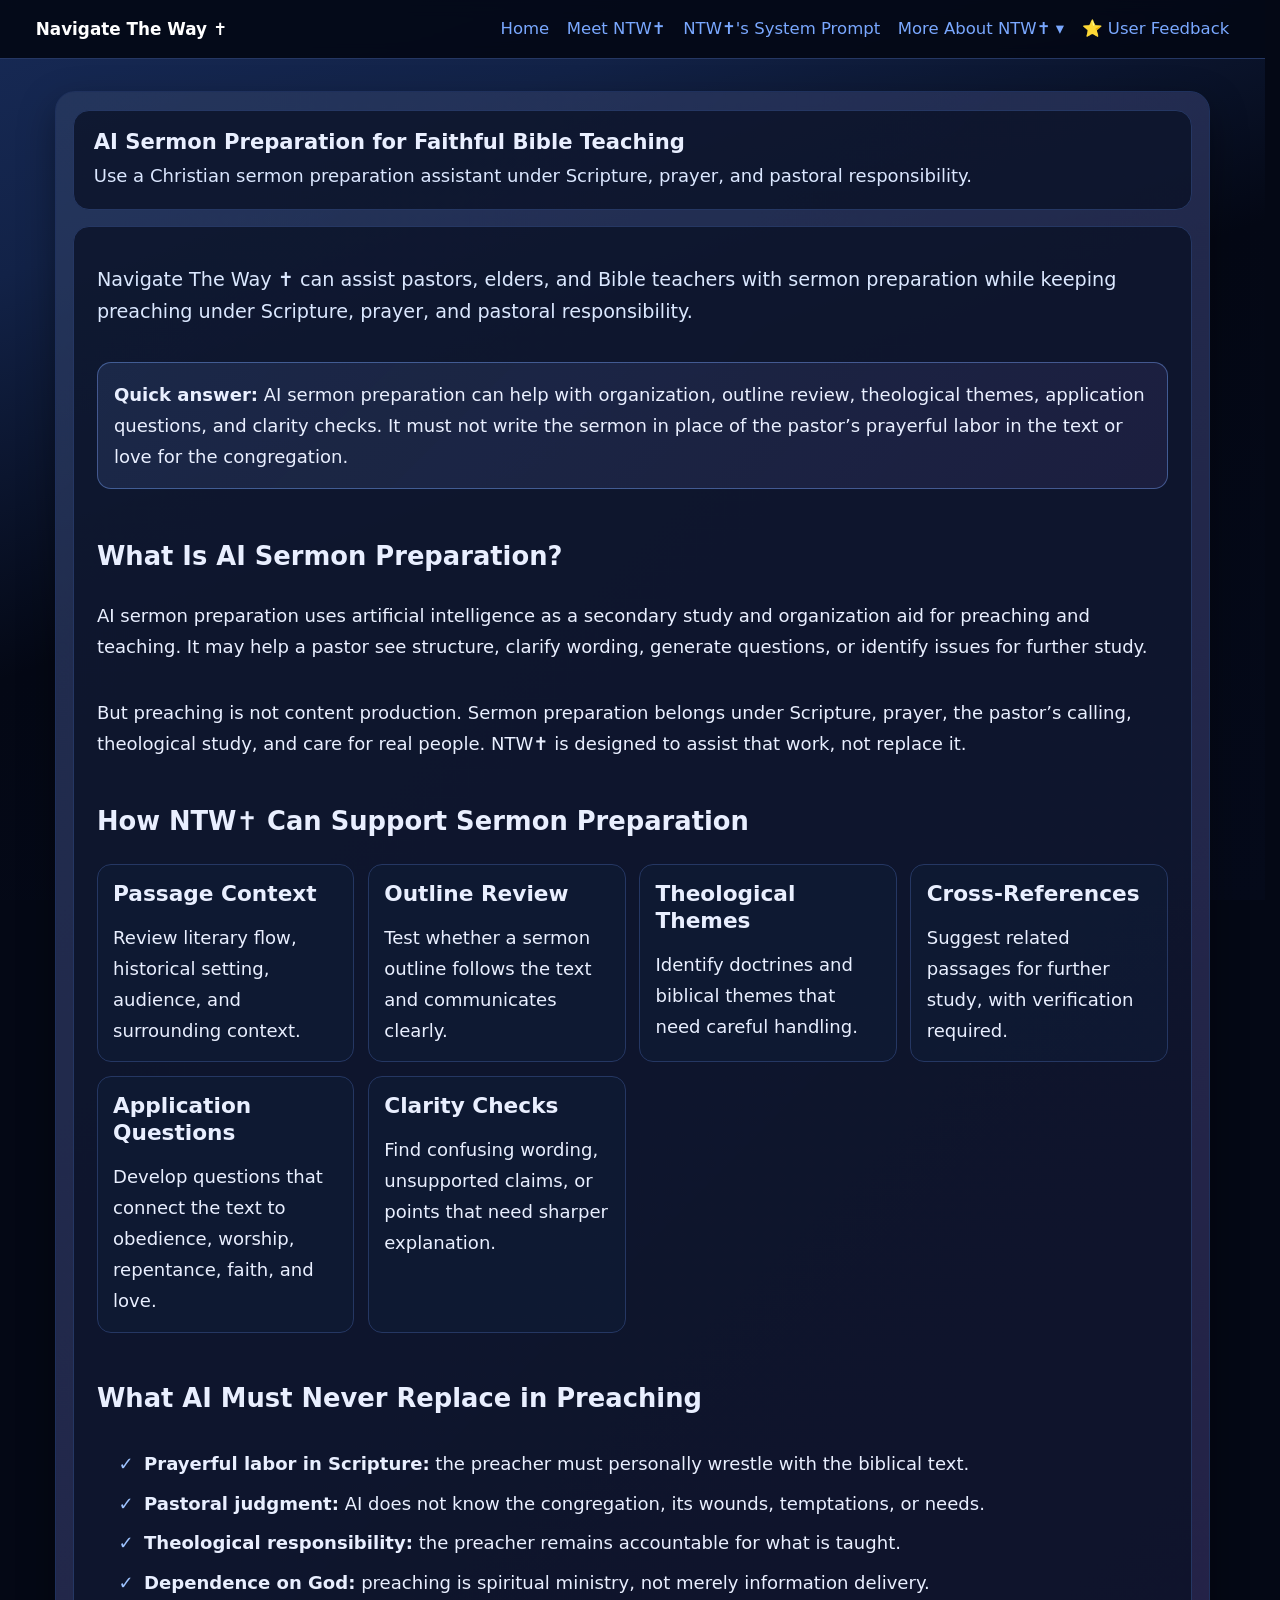
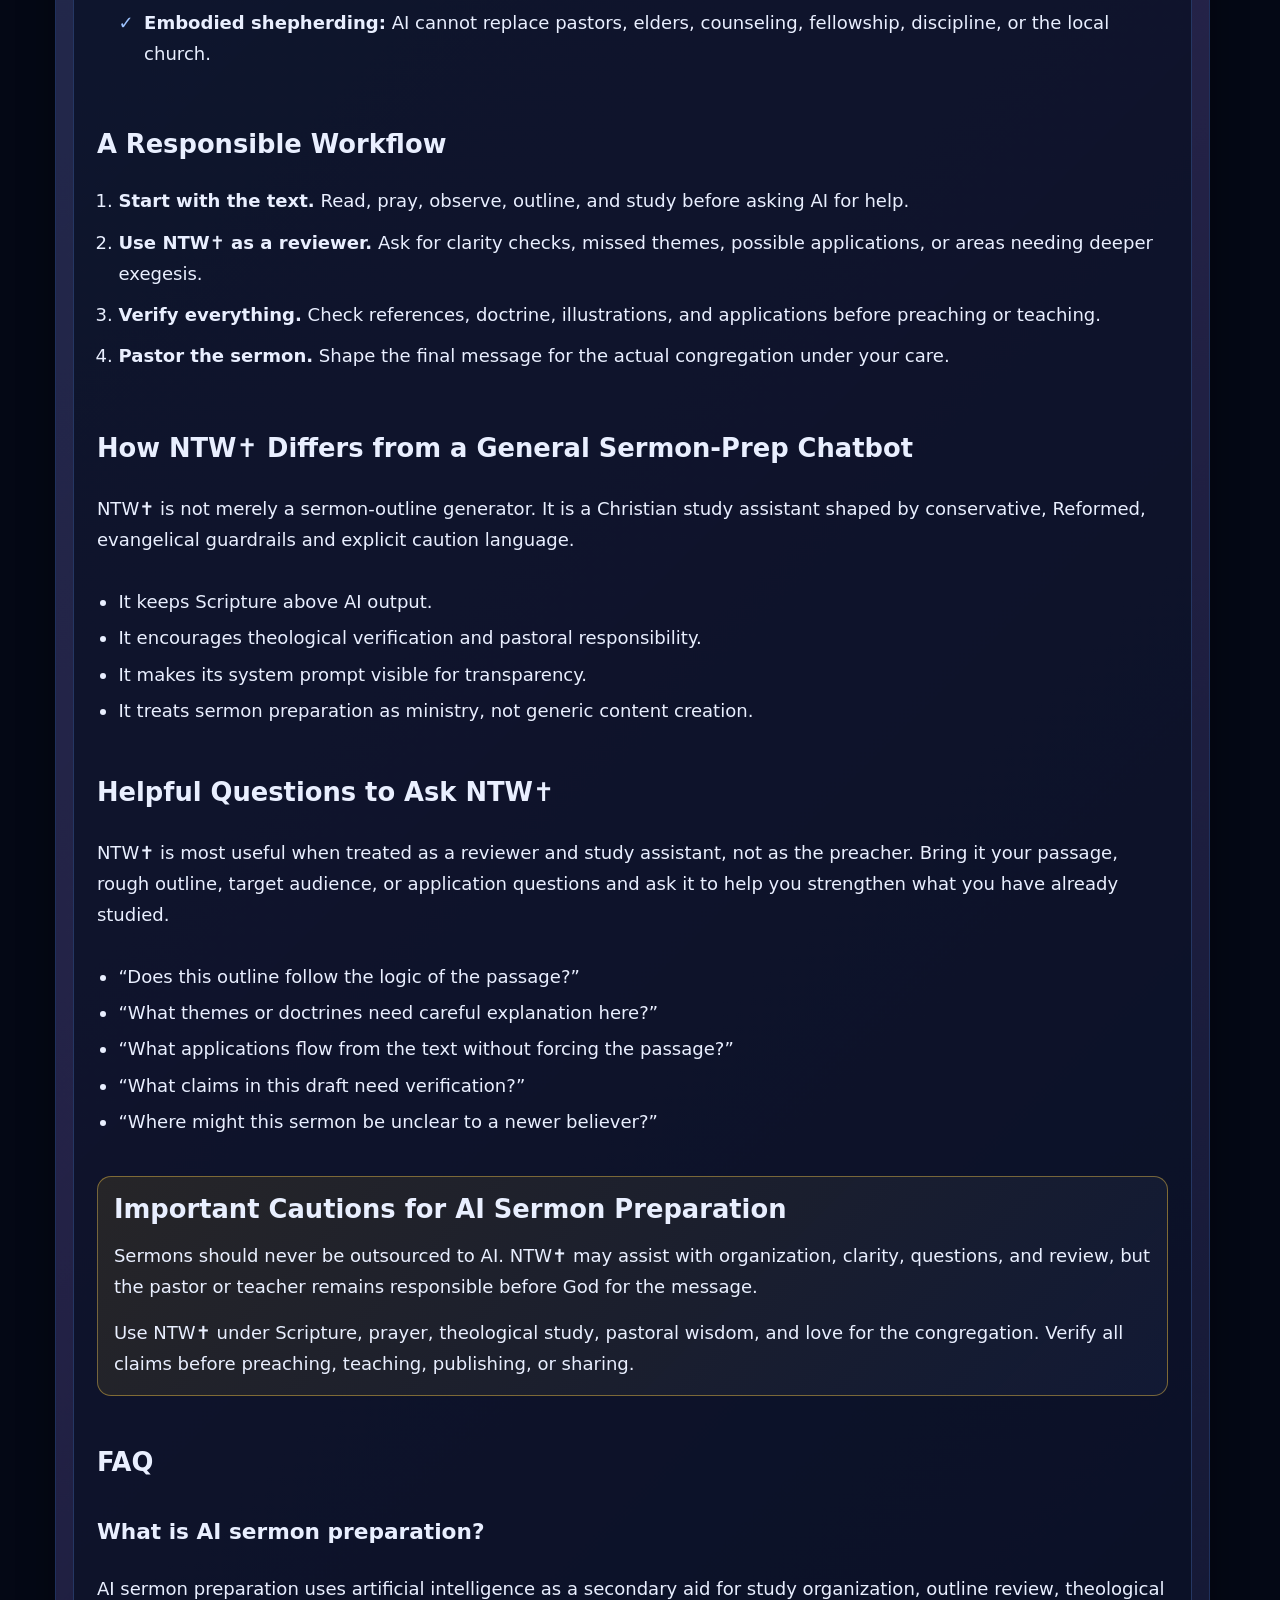
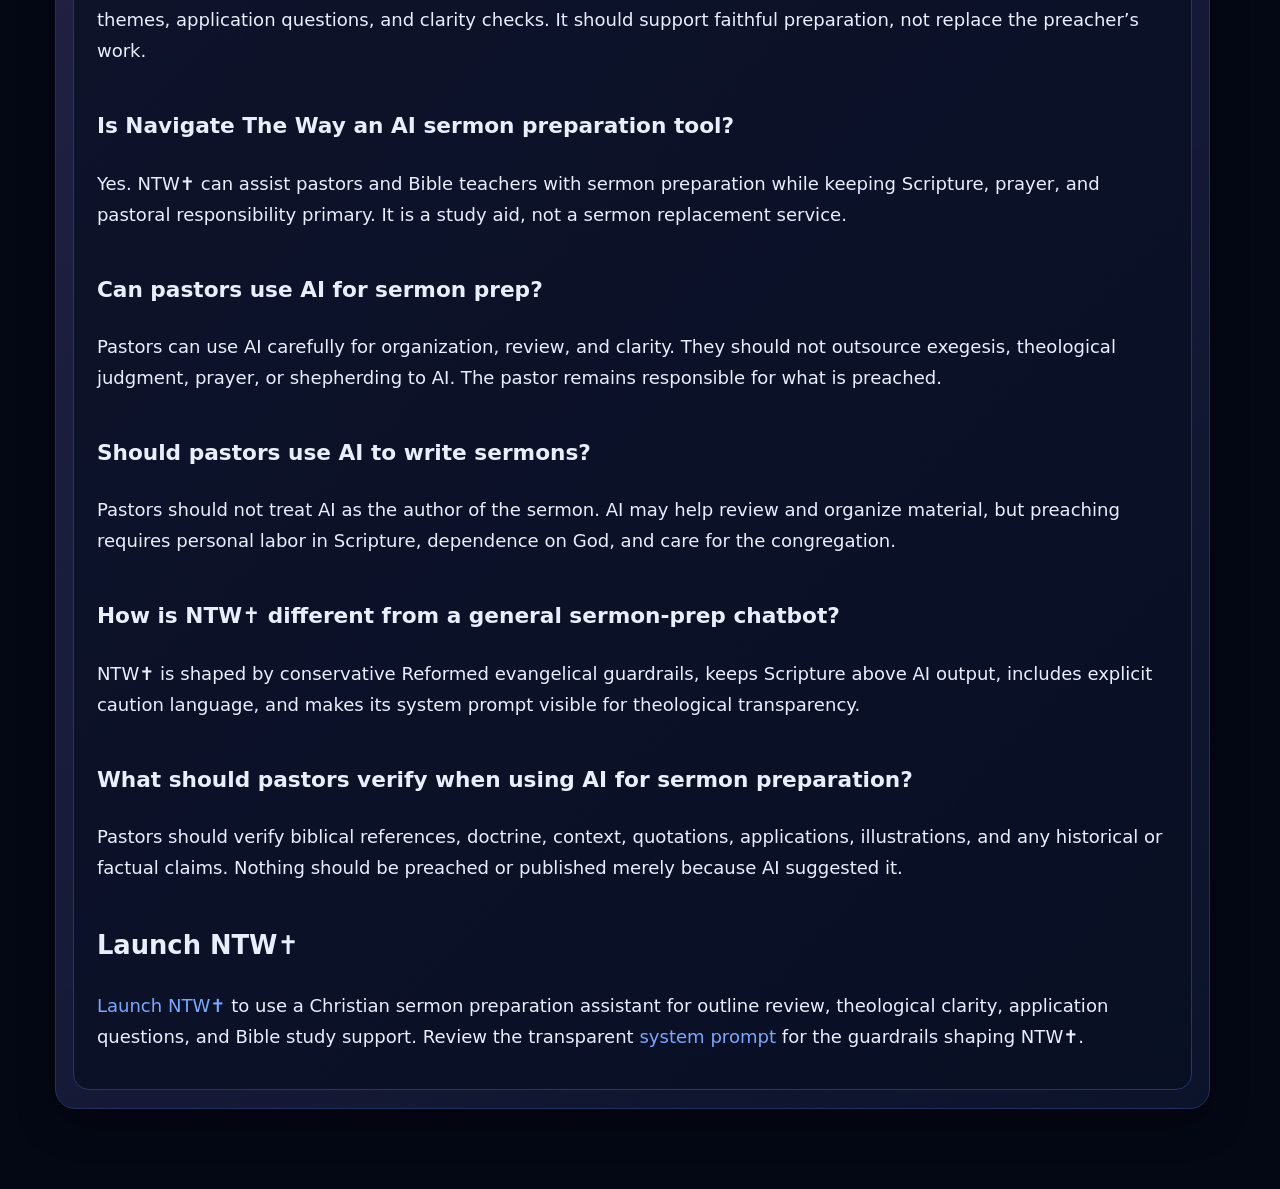
==== commit 5c15fbae: "docs: make SEO landing pages more readable Refactor the Christian AI, Reformed Christian AI, AI Bibl" ====
--- a/docs/ai-sermon-prep.html
+++ b/docs/ai-sermon-prep.html
@@ -98,7 +98,7 @@
       "name": "What is AI sermon preparation?",
       "acceptedAnswer": {
         "@type": "Answer",
-        "text": "AI sermon preparation is the careful use of an AI tool to support parts of sermon or teaching preparation, such as passage context, outline review, theological theme identification, cross-references, application questions, and clarity checks. It should not mean outsourcing sermons to AI. Preaching is a spiritual responsibility before God, and the preacher must personally labor in Scripture, pray, shepherd the congregation, and exercise theological judgment. NTW✝️ is designed to assist preparation while keeping Scripture primary and the preacher’s responsibility clear."
+        "text": "AI sermon preparation uses artificial intelligence as a secondary aid for study organization, outline review, theological themes, application questions, and clarity checks. It should support faithful preparation, not replace the preacher’s work."
       }
     },
     {
@@ -106,7 +106,7 @@
       "name": "Is Navigate The Way an AI sermon preparation tool?",
       "acceptedAnswer": {
         "@type": "Answer",
-        "text": "Yes. Navigate The Way ✝️ can be used as an AI sermon preparation tool and Christian study assistant for pastors, elders, Bible teachers, small group leaders, and ministry leaders. It can help with passage context, sermon outline review, theological themes, cross-references, discussion questions, and clarity checks. But NTW✝️ is not a preacher, pastor, authority, or replacement for prayerful exegesis. It is a secondary aid that must remain under Scripture, pastoral wisdom, and faithful church accountability."
+        "text": "Yes. NTW✝️ can assist pastors and Bible teachers with sermon preparation while keeping Scripture, prayer, and pastoral responsibility primary. It is a study aid, not a sermon replacement service."
       }
     },
     {
@@ -114,7 +114,7 @@
       "name": "Can pastors use AI for sermon prep?",
       "acceptedAnswer": {
         "@type": "Answer",
-        "text": "Pastors can use AI for sermon prep if they do so carefully and with firm limits. NTW✝️ can help organize notes, test outline clarity, identify theological themes, and suggest questions for further study. But the pastor must still study the text personally, pray, understand the congregation, apply Scripture wisely, and preach with accountability before God. AI can assist the work of preparation, but it cannot replace the pastor’s calling, shepherding responsibility, or love for real people."
+        "text": "Pastors can use AI carefully for organization, review, and clarity. They should not outsource exegesis, theological judgment, prayer, or shepherding to AI. The pastor remains responsible for what is preached."
       }
     },
     {
@@ -122,7 +122,7 @@
       "name": "Should pastors use AI to write sermons?",
       "acceptedAnswer": {
         "@type": "Answer",
-        "text": "Pastors should not outsource sermons to AI. A sermon is not merely religious content; it is the proclamation of God’s Word through a shepherd who has labored in the text and knows the people being addressed. AI may help review an outline, clarify a point, or suggest study questions, but it should not replace prayerful exegesis, pastoral judgment, or dependence on the Holy Spirit. The preacher must personally handle Scripture and bear responsibility for what is preached."
+        "text": "Pastors should not treat AI as the author of the sermon. AI may help review and organize material, but preaching requires personal labor in Scripture, dependence on God, and care for the congregation."
       }
     },
     {
@@ -130,7 +130,7 @@
       "name": "How is NTW✝️ different from a general sermon-prep chatbot?",
       "acceptedAnswer": {
         "@type": "Answer",
-        "text": "NTW✝️ differs from a general sermon-prep chatbot by emphasizing Scripture-centeredness, theological transparency, visible system-prompt access, and conservative Reformed evangelical guardrails. Many general tools can produce religious content without clearly revealing the theology shaping their answers. NTW✝️ is designed to make its commitments more visible and to support sermon preparation under the authority of Scripture. That does not make it perfect or incapable of error. It means pastors and teachers can inspect the framework and use it with greater discernment."
+        "text": "NTW✝️ is shaped by conservative Reformed evangelical guardrails, keeps Scripture above AI output, includes explicit caution language, and makes its system prompt visible for theological transparency."
       }
     },
     {
@@ -138,7 +138,7 @@
       "name": "What should pastors verify when using AI for sermon preparation?",
       "acceptedAnswer": {
         "@type": "Answer",
-        "text": "Pastors should verify the interpretation of the passage, the accuracy of cross-references, the soundness of theological claims, the clarity of doctrinal language, and the faithfulness of application. They should also consider whether the material truly serves their congregation rather than merely sounding polished. Any claim involving doctrine, ethics, counseling, church practice, or difficult interpretation should be tested against Scripture and, when appropriate, trusted elders or qualified teachers. AI can assist preparation, but the preacher remains responsible before God for what is taught."
+        "text": "Pastors should verify biblical references, doctrine, context, quotations, applications, illustrations, and any historical or factual claims. Nothing should be preached or published merely because AI suggested it."
       }
     }
   ]
@@ -186,6 +186,7 @@
             <li><a href="/reformed-christian-ai">Reformed Christian AI</a></li>
             <li><a href="/bible-study-ai">AI Bible Study Tool</a></li>
             <li><a href="/ai-sermon-prep">AI Sermon Preparation</a></li>
+            <li><a href="/small-group-review-game">🎲 Small Group Game</a></li>
             <li><a href="/caution-points">⚠️ Caution Points</a></li>
             <li><a href="/creator">NTW✝️'s Creator</a></li>
             <li><a href="/citing-ntw">Citing NTW✝️</a></li>
@@ -203,70 +204,84 @@
       <h1 id="page-title">AI Sermon Preparation for Faithful Bible Teaching</h1>
       <p>Use a Christian sermon preparation assistant under Scripture, prayer, and pastoral responsibility.</p>
     </section>
-    <section class="card verbatim-content">
-      <p>Navigate The Way ✝️ is a sermon-preparation aid and Christian study assistant for pastors, elders, ministry leaders, Bible teachers, small group leaders, and serious Bible students who prepare sermons, lessons, devotionals, and teaching outlines. It is designed to help with passage context, theological themes, cross-references, application questions, outline review, and clarity checks.</p>
-      <p>Preaching and teaching are spiritually serious. Scripture must govern the message, and those who teach bear real responsibility before God (2 Timothy 4:1–2; James 3:1). That is why sermon-preparation AI tools need theological guardrails. NTW✝️ is shaped by conservative, Reformed, evangelical commitments while remaining a tool, not a preacher, pastor, or authority. It can assist preparation, but it must never replace prayerful exegesis, pastoral judgment, love for the congregation, or accountability before God.</p>
+    <section class="card verbatim-content seo-landing">
+      <p class="lede">Navigate The Way ✝️ can assist pastors, elders, and Bible teachers with sermon preparation while keeping preaching under Scripture, prayer, and pastoral responsibility.</p>
+      <div class="quick-answer">
+        <p><strong>Quick answer:</strong> AI sermon preparation can help with organization, outline review, theological themes, application questions, and clarity checks. It must not write the sermon in place of the pastor’s prayerful labor in the text or love for the congregation.</p>
+      </div>
+
       <h2>What Is AI Sermon Preparation?</h2>
-      <p>AI sermon preparation refers to using an AI tool to support parts of the sermon or teaching preparation process, such as organizing study notes, identifying themes, reviewing outlines, suggesting cross-references, drafting discussion questions, or helping clarify theological language. Used carefully, a sermon prep AI tool can help pastors and teachers work more thoughtfully and efficiently.</p>
-      <p>But AI sermon preparation must be understood with firm limits. It should assist study and organization, not replace the preacher or teacher’s prayerful labor in Scripture. Sermons should not be outsourced to AI. A pastor is called to handle the Word faithfully, shepherd real people, apply truth wisely, and preach before God with accountability. An AI tool cannot know a congregation, bear pastoral responsibility, discern local needs as a shepherd, or minister with spiritual oversight.</p>
-      <p>Biblical context matters because preaching must arise from the meaning of the text, not from a clever outline imposed on it. Theological clarity matters because every sermon teaches doctrine, whether explicitly or implicitly. Pastoral wisdom matters because biblical truth must be applied to real people with both conviction and care. Humility matters because teachers are servants of the Word, not masters over it. Church accountability matters because preaching belongs within the life, worship, doctrine, and shepherding of Christ’s church.</p>
-      <p>Navigate The Way ✝️ is built to support this kind of careful preparation. It can help a preacher or teacher ask better questions, notice possible gaps, and prepare with greater clarity. But it is not inspired, infallible, pastoral, or authoritative. Scripture remains supreme, and every important claim should be tested against the Word of God and faithful church leadership.</p>
+      <p>AI sermon preparation uses artificial intelligence as a secondary study and organization aid for preaching and teaching. It may help a pastor see structure, clarify wording, generate questions, or identify issues for further study.</p>
+      <p>But preaching is not content production. Sermon preparation belongs under Scripture, prayer, the pastor’s calling, theological study, and care for real people. NTW✝️ is designed to assist that work, not replace it.</p>
+
       <h2>How NTW✝️ Can Support Sermon Preparation</h2>
-      <p>NTW✝️ can support AI sermon preparation by helping pastors and teachers organize the study process without replacing it. A user may ask for the historical or literary context of a passage, the flow of an argument, key theological themes, possible cross-references, or questions that expose the structure and emphasis of the text. This can help the preacher slow down and think more carefully before forming a sermon outline.</p>
-      <p>NTW✝️ can also assist with outline review. A pastor or teacher can bring an existing outline and ask whether the structure follows the passage, whether the main point is clear, whether applications are connected to the text, or whether any theological issues need further study. This is best used as a refinement aid, not a sermon generator.</p>
-      <p>As a Christian sermon assistant, NTW✝️ is designed to encourage Christ-centered interpretation. Scripture should not be reduced to disconnected moral lessons or inspirational thoughts. Sermon preparation should consider the original meaning of the passage, its place in the whole counsel of God, and its relation to the person and work of Christ.</p>
-      <p>NTW✝️ also supports theological clarity. It can help define terms, compare doctrinal categories, explain confessional issues, and identify areas where a message may need more precision. Its conservative evangelical guardrails are meant to reduce vague, contradictory, or doctrinally careless responses.</p>
-      <p>Still, NTW✝️ is limited. It can misunderstand a question, miss context, or suggest something that needs correction. It is an aid for study and preparation, not a replacement for Scripture, prayer, exegesis, pastoral care, or the preacher’s accountability before God.</p>
-      <h2>Ways Pastors and Teachers Can Use NTW✝️</h2>
-      <h3>Passage Context</h3>
-      <p>Use NTW✝️ to explore the historical setting, literary context, genre, audience, and surrounding argument of a passage. This can help prevent sermons from being built on isolated phrases or detached proof texts.</p>
-      <h3>Sermon Outline Review</h3>
-      <p>Bring an existing sermon outline and ask NTW✝️ to evaluate whether the structure follows the passage. It can help identify unclear transitions, weak connections, or points that may need stronger textual support.</p>
-      <h3>Theological Theme Identification</h3>
-      <p>Ask NTW✝️ to identify major theological themes in a passage, such as covenant, sin, grace, judgment, faith, repentance, atonement, holiness, or perseverance. These themes should then be tested by the text and the broader witness of Scripture.</p>
-      <h3>Cross-References</h3>
-      <p>NTW✝️ can suggest related passages that may illuminate the text. Pastors and teachers should read those passages directly and verify that the connections are contextually and theologically sound.</p>
-      <h3>Application Questions</h3>
-      <p>Use NTW✝️ to develop application questions that flow from the meaning of the passage. Good application should arise from the text, press toward obedience, and avoid moralism detached from the gospel.</p>
-      <h3>Small-Group or Sermon Discussion Questions</h3>
-      <p>NTW✝️ can help create questions for sermon-based groups, Bible studies, or follow-up discussion. These questions can encourage observation, interpretation, doctrine, and faithful application.</p>
-      <h3>Clarity Checks</h3>
-      <p>Ask NTW✝️ whether a sermon point, illustration, or doctrinal explanation is clear and understandable. This can help teachers communicate carefully without oversimplifying biblical truth.</p>
-      <h3>Teaching or Lesson Preparation</h3>
-      <p>Bible teachers and ministry leaders can use NTW✝️ to prepare lesson structures, devotional outlines, class handouts, or teaching summaries. All material should be reviewed and refined before being taught.</p>
-      <h3>Identifying Issues for Further Exegetical Study</h3>
-      <p>NTW✝️ can help flag interpretive questions, theological tensions, difficult terms, or areas where more study is needed. This is especially useful when preparing to teach complex passages.</p>
+      <div class="seo-grid">
+        <div class="seo-card"><h3>Passage Context</h3><p>Review literary flow, historical setting, audience, and surrounding context.</p></div>
+        <div class="seo-card"><h3>Outline Review</h3><p>Test whether a sermon outline follows the text and communicates clearly.</p></div>
+        <div class="seo-card"><h3>Theological Themes</h3><p>Identify doctrines and biblical themes that need careful handling.</p></div>
+        <div class="seo-card"><h3>Cross-References</h3><p>Suggest related passages for further study, with verification required.</p></div>
+        <div class="seo-card"><h3>Application Questions</h3><p>Develop questions that connect the text to obedience, worship, repentance, faith, and love.</p></div>
+        <div class="seo-card"><h3>Clarity Checks</h3><p>Find confusing wording, unsupported claims, or points that need sharper explanation.</p></div>
+      </div>
+
       <h2>What AI Must Never Replace in Preaching</h2>
-      <p>AI must never replace Scripture. The sermon must arise from the Word of God, not from a chatbot’s organization of religious ideas. The preacher must read, study, interpret, and apply the biblical text with reverence and care.</p>
-      <p>AI must never replace prayer. Preaching is not merely communication; it is the proclamation of God’s Word to real people who need conviction, comfort, correction, and grace. The preacher’s preparation should be marked by dependence on the Holy Spirit, humility before God, and concern for the souls being addressed.</p>
-      <p>AI must never replace exegesis. A pastor or teacher must labor to understand what the passage means in context. That work cannot be delegated to technology. AI may help organize questions, but it cannot bear responsibility for rightly handling the Word.</p>
-      <p>AI must never replace pastoral shepherding. A sermon is preached to a real congregation with real sins, sufferings, temptations, duties, fears, and needs. AI does not know those people, love them, visit them, counsel them, or give account for their souls.</p>
-      <p>AI must never replace local church accountability. Preaching belongs within the gathered life of Christ’s church, under Scripture, with faithful elders, sound doctrine, worship, discipline, fellowship, and love.</p>
-      <p>Sermons should not be outsourced to AI. NTW✝️ can assist preparation, but the preacher must still labor personally before God and His Word.</p>
+      <ul class="check-list">
+        <li><strong>Prayerful labor in Scripture:</strong> the preacher must personally wrestle with the biblical text.</li>
+        <li><strong>Pastoral judgment:</strong> AI does not know the congregation, its wounds, temptations, or needs.</li>
+        <li><strong>Theological responsibility:</strong> the preacher remains accountable for what is taught.</li>
+        <li><strong>Dependence on God:</strong> preaching is spiritual ministry, not merely information delivery.</li>
+        <li><strong>Embodied shepherding:</strong> AI cannot replace pastors, elders, counseling, fellowship, discipline, or the local church.</li>
+      </ul>
+
+      <h2>A Responsible Workflow</h2>
+      <ol class="workflow-list">
+        <li><strong>Start with the text.</strong> Read, pray, observe, outline, and study before asking AI for help.</li>
+        <li><strong>Use NTW✝️ as a reviewer.</strong> Ask for clarity checks, missed themes, possible applications, or areas needing deeper exegesis.</li>
+        <li><strong>Verify everything.</strong> Check references, doctrine, illustrations, and applications before preaching or teaching.</li>
+        <li><strong>Pastor the sermon.</strong> Shape the final message for the actual congregation under your care.</li>
+      </ol>
+
       <h2>How NTW✝️ Differs from a General Sermon-Prep Chatbot</h2>
-      <p>A general sermon-prep chatbot may help generate outlines, illustrations, or teaching ideas, but it may not be clear about the theology shaping its responses. It may blend incompatible traditions, soften doctrinal distinctions, or present theological ambiguity as neutrality. That is dangerous in preaching because sermons teach people how to read Scripture, understand God, confess sin, trust Christ, and live before Him.</p>
-      <p>NTW✝️ differs by emphasizing Scripture-centeredness and theological transparency. It is designed as a Christian AI sermon assistant shaped by conservative, Reformed, evangelical commitments. That means it aims to treat Scripture as the final authority, interpret the Bible with Christ at the center, and maintain doctrinal clarity rather than vague spiritual language.</p>
-      <p>NTW✝️ also makes its system prompt visible so users can examine the framework influencing its answers. Pastors and teachers should care about this. A tool used for AI preaching preparation should not hide the assumptions shaping its theological conclusions.</p>
-      <p>At the same time, NTW✝️ is not perfect. It is not inspired, infallible, pastoral, or incapable of error. It can assist with study, organization, and clarity, but it cannot replace the preacher’s calling. Its value is found in careful assistance under Scripture, not independent authority over sermon preparation.</p>
-      <h2>Important Cautions for AI Sermon Preparation</h2>
-      <p>Navigate The Way ✝️ is a sermon-preparation aid and Christian study assistant, not a preacher, pastor, or authority. It does not replace Scripture, prayer, worship, pastors or elders, qualified biblical counseling, Christian fellowship, or the local church. It is not inspired, infallible, pastoral, or a substitute for the God-given means of grace.</p>
-      <p>NTW✝️ also does not replace the pastor’s personal study, exegetical labor, theological judgment, shepherding responsibility, love for the congregation, or accountability before God. AI may help organize material, clarify language, or suggest questions, but it cannot bear the weight of preaching.</p>
-      <p>Pastors, elders, and teachers should verify important claims against Scripture and trusted church leadership. This is especially important when handling doctrine, moral instruction, counseling issues, church matters, and difficult passages. Use NTW✝️ humbly, carefully, and transparently—as a servant under Scripture, not a source above it.</p>
+      <p>NTW✝️ is not merely a sermon-outline generator. It is a Christian study assistant shaped by conservative, Reformed, evangelical guardrails and explicit caution language.</p>
+      <ul>
+        <li>It keeps Scripture above AI output.</li>
+        <li>It encourages theological verification and pastoral responsibility.</li>
+        <li>It makes its system prompt visible for transparency.</li>
+        <li>It treats sermon preparation as ministry, not generic content creation.</li>
+      </ul>
+
+      <h2>Helpful Questions to Ask NTW✝️</h2>
+      <p>NTW✝️ is most useful when treated as a reviewer and study assistant, not as the preacher. Bring it your passage, rough outline, target audience, or application questions and ask it to help you strengthen what you have already studied.</p>
+      <ul>
+        <li>“Does this outline follow the logic of the passage?”</li>
+        <li>“What themes or doctrines need careful explanation here?”</li>
+        <li>“What applications flow from the text without forcing the passage?”</li>
+        <li>“What claims in this draft need verification?”</li>
+        <li>“Where might this sermon be unclear to a newer believer?”</li>
+      </ul>
+
+      <div class="caution-box">
+        <h2>Important Cautions for AI Sermon Preparation</h2>
+        <p>Sermons should never be outsourced to AI. NTW✝️ may assist with organization, clarity, questions, and review, but the pastor or teacher remains responsible before God for the message.</p>
+        <p>Use NTW✝️ under Scripture, prayer, theological study, pastoral wisdom, and love for the congregation. Verify all claims before preaching, teaching, publishing, or sharing.</p>
+      </div>
+
       <h2>FAQ</h2>
       <h3>What is AI sermon preparation?</h3>
-      <p>AI sermon preparation is the careful use of an AI tool to support parts of sermon or teaching preparation, such as passage context, outline review, theological theme identification, cross-references, application questions, and clarity checks. It should not mean outsourcing sermons to AI. Preaching is a spiritual responsibility before God, and the preacher must personally labor in Scripture, pray, shepherd the congregation, and exercise theological judgment. NTW✝️ is designed to assist preparation while keeping Scripture primary and the preacher’s responsibility clear.</p>
+      <p>AI sermon preparation uses artificial intelligence as a secondary aid for study organization, outline review, theological themes, application questions, and clarity checks. It should support faithful preparation, not replace the preacher’s work.</p>
       <h3>Is Navigate The Way an AI sermon preparation tool?</h3>
-      <p>Yes. Navigate The Way ✝️ can be used as an AI sermon preparation tool and Christian study assistant for pastors, elders, Bible teachers, small group leaders, and ministry leaders. It can help with passage context, sermon outline review, theological themes, cross-references, discussion questions, and clarity checks. But NTW✝️ is not a preacher, pastor, authority, or replacement for prayerful exegesis. It is a secondary aid that must remain under Scripture, pastoral wisdom, and faithful church accountability.</p>
+      <p>Yes. NTW✝️ can assist pastors and Bible teachers with sermon preparation while keeping Scripture, prayer, and pastoral responsibility primary. It is a study aid, not a sermon replacement service.</p>
       <h3>Can pastors use AI for sermon prep?</h3>
-      <p>Pastors can use AI for sermon prep if they do so carefully and with firm limits. NTW✝️ can help organize notes, test outline clarity, identify theological themes, and suggest questions for further study. But the pastor must still study the text personally, pray, understand the congregation, apply Scripture wisely, and preach with accountability before God. AI can assist the work of preparation, but it cannot replace the pastor’s calling, shepherding responsibility, or love for real people.</p>
+      <p>Pastors can use AI carefully for organization, review, and clarity. They should not outsource exegesis, theological judgment, prayer, or shepherding to AI. The pastor remains responsible for what is preached.</p>
       <h3>Should pastors use AI to write sermons?</h3>
-      <p>Pastors should not outsource sermons to AI. A sermon is not merely religious content; it is the proclamation of God’s Word through a shepherd who has labored in the text and knows the people being addressed. AI may help review an outline, clarify a point, or suggest study questions, but it should not replace prayerful exegesis, pastoral judgment, or dependence on the Holy Spirit. The preacher must personally handle Scripture and bear responsibility for what is preached.</p>
+      <p>Pastors should not treat AI as the author of the sermon. AI may help review and organize material, but preaching requires personal labor in Scripture, dependence on God, and care for the congregation.</p>
       <h3>How is NTW✝️ different from a general sermon-prep chatbot?</h3>
-      <p>NTW✝️ differs from a general sermon-prep chatbot by emphasizing Scripture-centeredness, theological transparency, visible system-prompt access, and conservative Reformed evangelical guardrails. Many general tools can produce religious content without clearly revealing the theology shaping their answers. NTW✝️ is designed to make its commitments more visible and to support sermon preparation under the authority of Scripture. That does not make it perfect or incapable of error. It means pastors and teachers can inspect the framework and use it with greater discernment.</p>
+      <p>NTW✝️ is shaped by conservative Reformed evangelical guardrails, keeps Scripture above AI output, includes explicit caution language, and makes its system prompt visible for theological transparency.</p>
       <h3>What should pastors verify when using AI for sermon preparation?</h3>
-      <p>Pastors should verify the interpretation of the passage, the accuracy of cross-references, the soundness of theological claims, the clarity of doctrinal language, and the faithfulness of application. They should also consider whether the material truly serves their congregation rather than merely sounding polished. Any claim involving doctrine, ethics, counseling, church practice, or difficult interpretation should be tested against Scripture and, when appropriate, trusted elders or qualified teachers. AI can assist preparation, but the preacher remains responsible before God for what is taught.</p>
+      <p>Pastors should verify biblical references, doctrine, context, quotations, applications, illustrations, and any historical or factual claims. Nothing should be preached or published merely because AI suggested it.</p>
+
       <h2>Launch NTW✝️</h2>
-      <p><a href="https://chatgpt.com/g/g-OeyUtWwqz-navigate-the-way" target="_blank" rel="noreferrer">Launch NTW✝️</a> to use a Christian AI sermon assistant for Scripture study, outline review, theological clarity, and teaching preparation. Before using any AI tool for sermon or ministry preparation, review the transparent system prompt here: <a href="https://www.navtheway.com/system-prompt">https://www.navtheway.com/system-prompt</a></p>
+      <p><a href="https://chatgpt.com/g/g-OeyUtWwqz-navigate-the-way" target="_blank" rel="noreferrer">Launch NTW✝️</a> to use a Christian sermon preparation assistant for outline review, theological clarity, application questions, and Bible study support. Review the transparent <a href="https://www.navtheway.com/system-prompt">system prompt</a> for the guardrails shaping NTW✝️.</p>
     </section>
   </section>
 </main>
--- a/docs/styles.css
+++ b/docs/styles.css
@@ -407,6 +407,92 @@
 }
 .verbatim-content hr { border-color: var(--border); opacity: .5; }
 
+.seo-landing {
+  display: grid;
+  gap: 0.35rem;
+}
+
+.seo-landing .lede {
+  color: #dbe8ff;
+  font-size: clamp(1.05rem, calc(1.05rem + var(--desktop-scale)), 1.2rem);
+  line-height: 1.65;
+}
+
+.quick-answer,
+.caution-box {
+  margin: 0.9rem 0 1.2rem;
+  padding: 1rem;
+  border: 1px solid rgba(122, 168, 255, 0.42);
+  border-radius: 14px;
+  background: linear-gradient(135deg, rgba(122, 168, 255, 0.16), rgba(170, 134, 255, 0.12)), rgba(8, 14, 34, 0.72);
+}
+
+.caution-box {
+  border-color: rgba(255, 206, 72, 0.42);
+  background: linear-gradient(135deg, rgba(255, 206, 72, 0.12), rgba(122, 168, 255, 0.08)), rgba(8, 14, 34, 0.78);
+}
+
+.quick-answer p:first-child,
+.caution-box p:first-child,
+.caution-box h2:first-child {
+  margin-top: 0;
+}
+
+.quick-answer p:last-child,
+.caution-box p:last-child {
+  margin-bottom: 0;
+}
+
+.seo-grid {
+  display: grid;
+  grid-template-columns: repeat(auto-fit, minmax(220px, 1fr));
+  gap: 0.85rem;
+  margin: 0.8rem 0 1.15rem;
+}
+
+.seo-grid.two-column {
+  grid-template-columns: repeat(auto-fit, minmax(260px, 1fr));
+}
+
+.seo-card {
+  min-width: 0;
+  padding: 0.95rem;
+  border: 1px solid var(--border);
+  border-radius: 14px;
+  background: rgba(16, 27, 54, 0.68);
+}
+
+.seo-card h3 {
+  margin-top: 0;
+}
+
+.seo-card p:last-child {
+  margin-bottom: 0;
+}
+
+.check-list {
+  list-style: none;
+  padding-left: 0;
+}
+
+.check-list li {
+  position: relative;
+  margin: 0.55rem 0;
+  padding-left: 1.6rem;
+}
+
+.check-list li::before {
+  content: "✓";
+  position: absolute;
+  left: 0;
+  color: #9ec3ff;
+  font-weight: 800;
+}
+
+.workflow-list li {
+  margin-bottom: 0.65rem;
+}
+
 .system-prompt-content {
   width: 100%;
   height: 2600px;
@@ -1014,3 +1100,323 @@
     padding-left: 1rem;
   }
 }
+
+/* Small Group Review Game */
+.small-group-game-page {
+  display: grid;
+  gap: 1rem;
+}
+
+.review-game-intro h2,
+.review-game-setup h2,
+.review-game-play h2,
+.active-clue-panel h3 {
+  margin-top: 0;
+  color: #f3f8ff;
+  line-height: 1.25;
+}
+
+.review-game-intro ol {
+  margin: 0.5rem 0 1rem;
+  padding-left: 1.35rem;
+}
+
+.review-game-intro li {
+  margin: 0.35rem 0;
+}
+
+.review-game-setup {
+  display: grid;
+  gap: 1rem;
+}
+
+.contestant-grid,
+.api-grid,
+.scoreboard {
+  display: grid;
+  grid-template-columns: repeat(auto-fit, minmax(180px, 1fr));
+  gap: 0.85rem;
+}
+
+.review-game-setup label,
+.contestant-choice {
+  display: grid;
+  gap: 0.35rem;
+  color: #dbe7ff;
+  font-weight: 650;
+}
+
+.review-game-setup input,
+.review-game-setup textarea {
+  width: 100%;
+  border: 1px solid var(--border);
+  border-radius: 10px;
+  padding: 0.72rem 0.8rem;
+  color: var(--text);
+  background: rgba(5, 11, 30, 0.92);
+  font: inherit;
+}
+
+.review-game-setup input:focus,
+.contestant-choice:focus-within,
+.game-board__clue:focus-visible,
+.review-game-setup button:focus-visible,
+.review-game-play button:focus-visible {
+  outline: 2px solid #ffce48;
+  outline-offset: 2px;
+}
+
+.lesson-drop-zone {
+  border: 2px dashed rgba(122, 168, 255, 0.55);
+  border-radius: 16px;
+  padding: 1.2rem;
+  text-align: center;
+  background: rgba(255, 255, 255, 0.035);
+  cursor: pointer;
+  transition: border-color .18s ease, background .18s ease, transform .18s ease;
+}
+
+.lesson-drop-zone span {
+  display: block;
+  font-weight: 750;
+  color: #f3f8ff;
+}
+
+.lesson-drop-zone small {
+  color: var(--muted);
+}
+
+.lesson-drop-zone.is-dragging {
+  border-color: #ffce48;
+  background: rgba(255, 206, 72, 0.08);
+  transform: translateY(-1px);
+}
+
+#lesson-files {
+  position: absolute;
+  width: 1px;
+  height: 1px;
+  padding: 0;
+  margin: -1px;
+  overflow: hidden;
+  clip: rect(0, 0, 0, 0);
+  white-space: nowrap;
+  border: 0;
+}
+
+.file-status,
+.privacy-note,
+.game-status,
+.clue-feedback {
+  margin: 0;
+  color: var(--muted);
+}
+
+.game-status {
+  min-height: 1.5rem;
+  font-weight: 650;
+}
+
+.game-status--success {
+  color: #9df0b1;
+}
+
+.game-status--error {
+  color: #ffb4b4;
+}
+
+.primary-action,
+.review-game-play button,
+.review-game-setup button {
+  border: 1px solid var(--border);
+  border-radius: 11px;
+  padding: 0.72rem 0.9rem;
+  color: #f7faff;
+  background: var(--theme-surface);
+  font: inherit;
+  font-weight: 750;
+  cursor: pointer;
+}
+
+.primary-action,
+button.primary-action {
+  border-color: rgba(122, 168, 255, 0.72);
+  background: linear-gradient(135deg, rgba(77, 122, 220, 0.95), rgba(93, 59, 174, 0.9));
+}
+
+.review-game-play button:hover,
+.review-game-setup button:hover {
+  filter: brightness(1.08);
+}
+
+.review-game-play button:disabled,
+.review-game-setup button:disabled {
+  cursor: not-allowed;
+  opacity: 0.64;
+}
+
+.game-play-header {
+  display: flex;
+  justify-content: space-between;
+  align-items: flex-start;
+  gap: 1rem;
+  flex-wrap: wrap;
+  margin-bottom: 1rem;
+}
+
+.game-play-header h2,
+.game-play-header p {
+  margin: 0;
+}
+
+.eyebrow {
+  margin: 0;
+  color: #bcd0ff;
+  text-transform: uppercase;
+  letter-spacing: 0.08em;
+  font-size: 0.78rem;
+  font-weight: 800;
+}
+
+.game-actions,
+.clue-actions {
+  display: flex;
+  gap: 0.55rem;
+  flex-wrap: wrap;
+}
+
+.scoreboard {
+  margin-bottom: 1rem;
+}
+
+.score-card {
+  border: 1px solid var(--border);
+  border-radius: 14px;
+  padding: 0.9rem;
+  background: rgba(255, 255, 255, 0.04);
+  text-align: center;
+}
+
+.score-card h3 {
+  margin: 0 0 0.3rem;
+  color: #f3f8ff;
+}
+
+.score-card p {
+  margin: 0;
+  font-size: clamp(1.25rem, 3vw, 2rem);
+  font-weight: 850;
+  color: #ffce48;
+}
+
+.game-board {
+  display: grid;
+  grid-template-columns: repeat(5, minmax(0, 1fr));
+  gap: 0.45rem;
+  margin: 1rem 0;
+}
+
+.game-board__category,
+.game-board__clue {
+  min-height: 4.2rem;
+  border: 1px solid var(--border);
+  border-radius: 12px;
+  padding: 0.5rem;
+  display: flex;
+  align-items: center;
+  justify-content: center;
+  text-align: center;
+}
+
+.game-board__category {
+  color: #f3f8ff;
+  background: rgba(255, 255, 255, 0.055);
+  font-weight: 850;
+  line-height: 1.25;
+}
+
+.game-board__clue {
+  color: #ffdf72;
+  background: linear-gradient(180deg, rgba(28, 47, 93, 0.98), rgba(16, 27, 54, 0.98));
+  font-size: clamp(1.2rem, 3vw, 2rem);
+  font-weight: 900;
+  cursor: pointer;
+}
+
+.game-board__clue.is-complete {
+  color: #9df0b1;
+  background: rgba(9, 30, 20, 0.8);
+}
+
+.active-clue-panel {
+  margin-top: 1rem;
+}
+
+.active-clue-card {
+  border: 1px solid rgba(255, 206, 72, 0.42);
+  border-radius: 16px;
+  padding: 1rem;
+  background: rgba(5, 11, 30, 0.9);
+  box-shadow: 0 12px 32px rgba(0, 0, 0, .35);
+}
+
+.active-clue-text {
+  margin: 0.5rem 0 1rem;
+  font-size: clamp(1.2rem, 3vw, 1.75rem);
+  line-height: 1.35;
+  color: #f7faff;
+  font-weight: 750;
+}
+
+.answer-box {
+  margin: 0.6rem 0;
+  padding: 0.75rem;
+  border-radius: 10px;
+  border: 1px solid var(--border);
+  background: rgba(255, 255, 255, 0.045);
+}
+
+.contestant-choices {
+  display: grid;
+  grid-template-columns: repeat(auto-fit, minmax(160px, 1fr));
+  gap: 0.6rem;
+  margin: 0.5rem 0;
+}
+
+.contestant-choice {
+  grid-template-columns: auto 1fr;
+  align-items: center;
+  border: 1px solid var(--border);
+  border-radius: 12px;
+  padding: 0.65rem;
+  background: rgba(255, 255, 255, 0.035);
+  cursor: pointer;
+}
+
+.contestant-choice small {
+  display: block;
+  color: var(--muted);
+  font-weight: 500;
+}
+
+.contestant-choice--attempted {
+  opacity: 0.58;
+}
+
+@media (max-width: 760px) {
+  .game-board {
+    gap: 0.3rem;
+  }
+
+  .game-board__category,
+  .game-board__clue {
+    min-height: 3.25rem;
+    padding: 0.35rem;
+    border-radius: 9px;
+    font-size: 0.82rem;
+  }
+
+  .game-board__clue {
+    font-size: 1.05rem;
+  }
+}
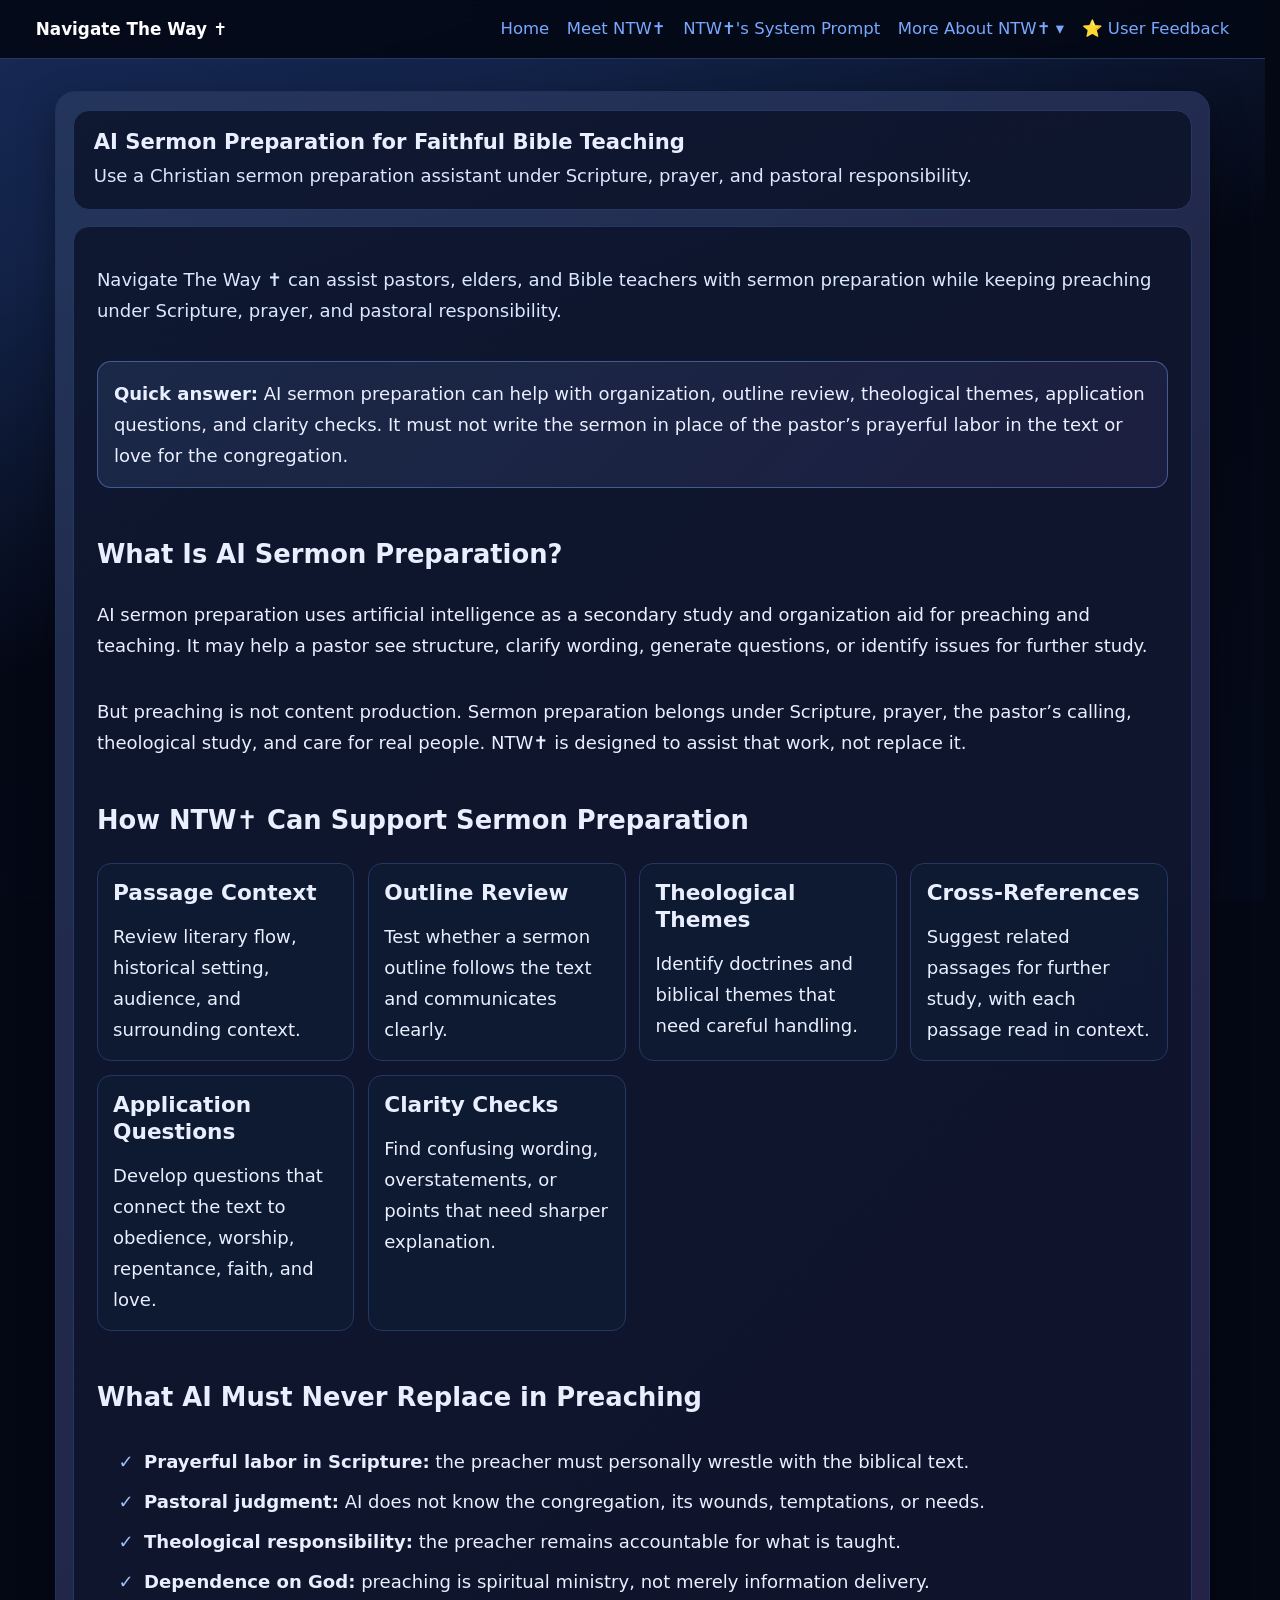
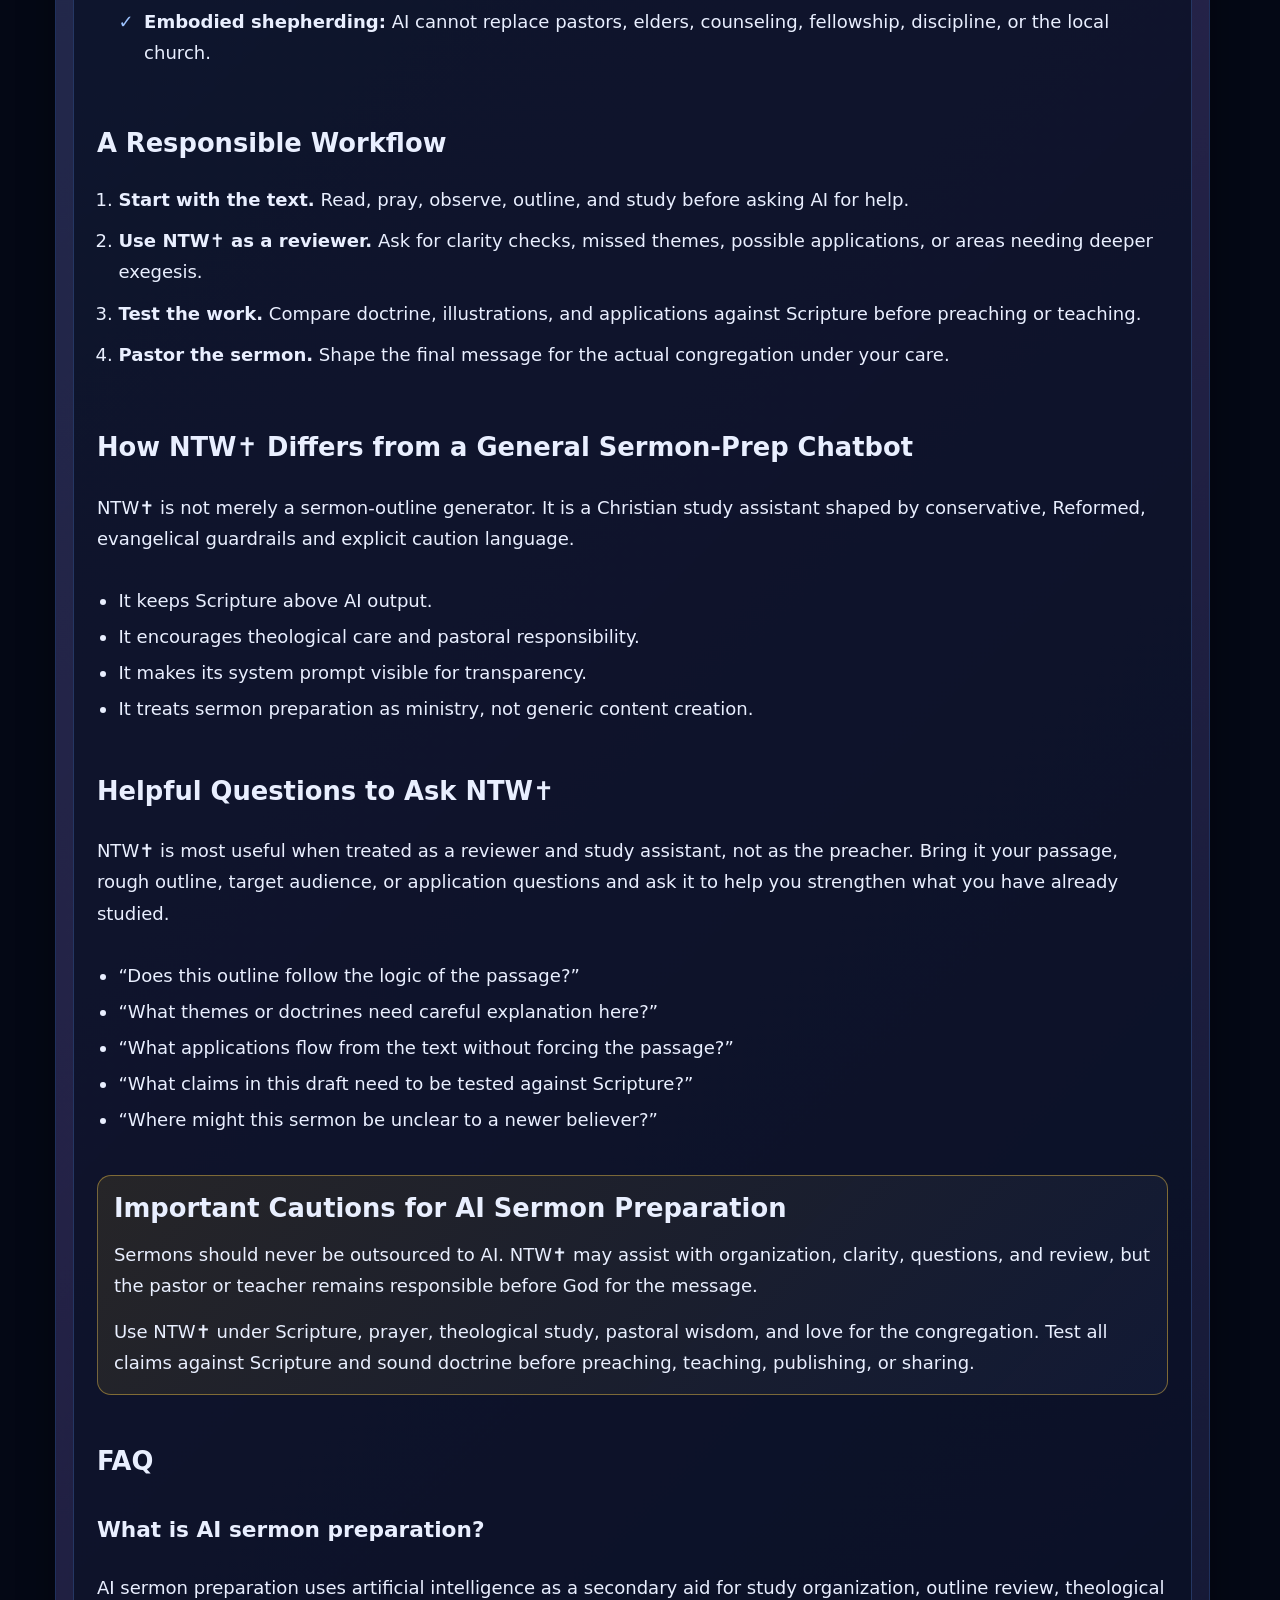
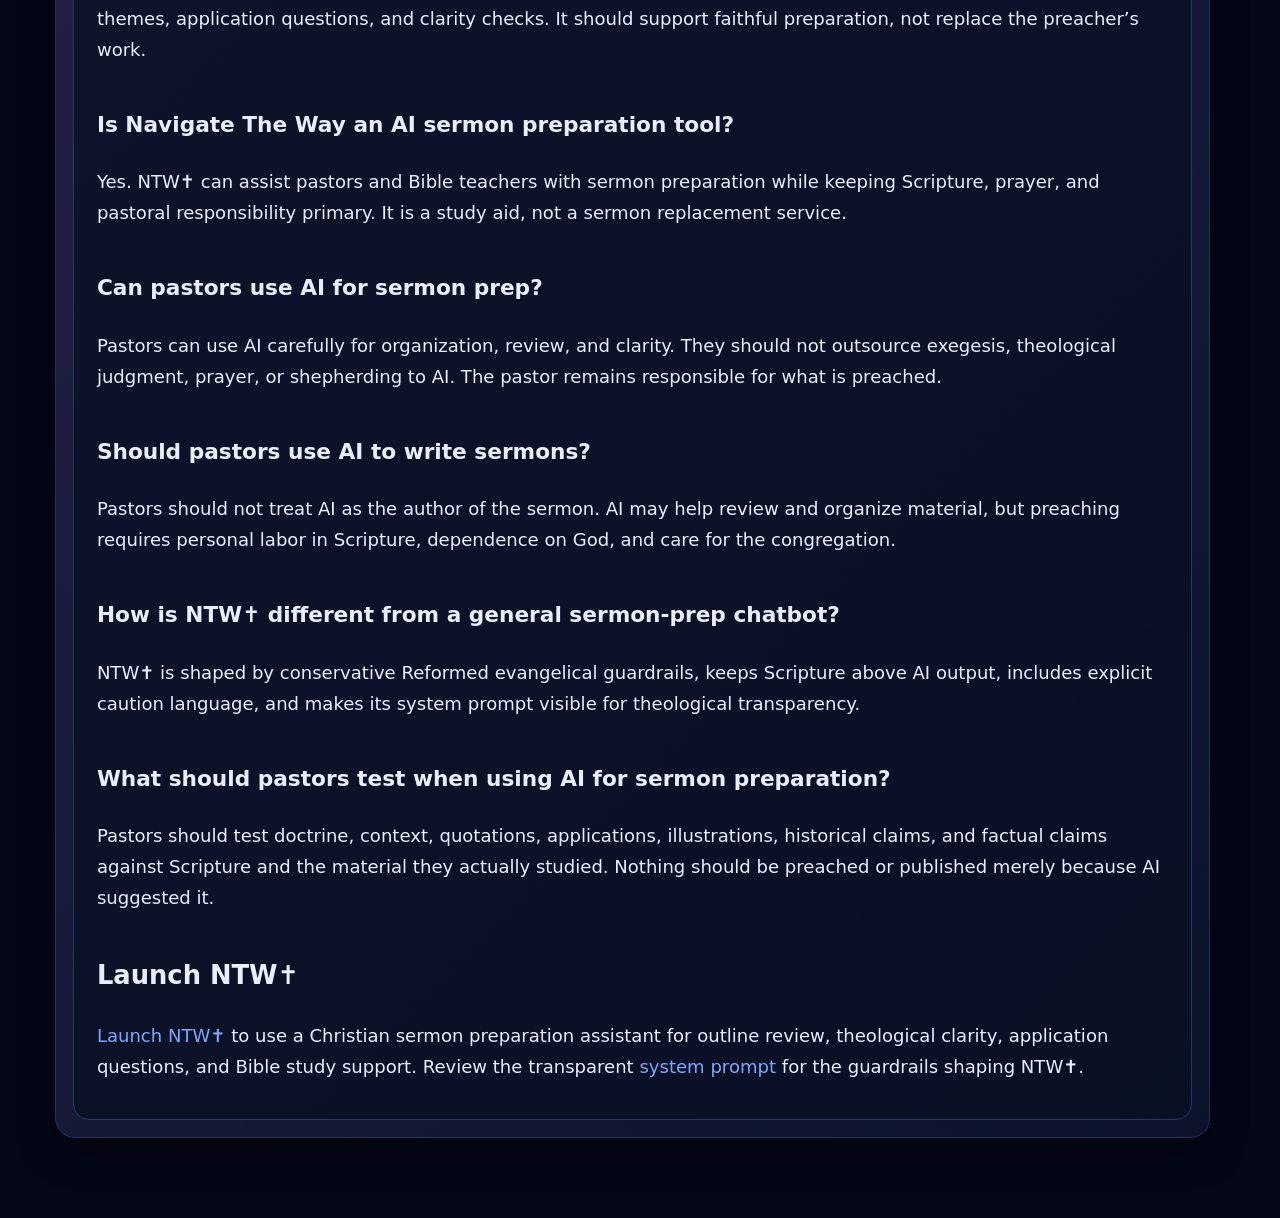
==== commit bc87c8a6: "docs: remove invalid source-checking language" ====
--- a/docs/ai-sermon-prep.html
+++ b/docs/ai-sermon-prep.html
@@ -135,10 +135,10 @@
     },
     {
       "@type": "Question",
-      "name": "What should pastors verify when using AI for sermon preparation?",
-      "acceptedAnswer": {
-        "@type": "Answer",
-        "text": "Pastors should verify biblical references, doctrine, context, quotations, applications, illustrations, and any historical or factual claims. Nothing should be preached or published merely because AI suggested it."
+      "name": "What should pastors test when using AI for sermon preparation?",
+      "acceptedAnswer": {
+        "@type": "Answer",
+        "text": "Pastors should test doctrine, context, quotations, applications, illustrations, historical claims, and factual claims against Scripture and the material they actually studied. Nothing should be preached or published merely because AI suggested it."
       }
     }
   ]
@@ -219,9 +219,9 @@
         <div class="seo-card"><h3>Passage Context</h3><p>Review literary flow, historical setting, audience, and surrounding context.</p></div>
         <div class="seo-card"><h3>Outline Review</h3><p>Test whether a sermon outline follows the text and communicates clearly.</p></div>
         <div class="seo-card"><h3>Theological Themes</h3><p>Identify doctrines and biblical themes that need careful handling.</p></div>
-        <div class="seo-card"><h3>Cross-References</h3><p>Suggest related passages for further study, with verification required.</p></div>
+        <div class="seo-card"><h3>Cross-References</h3><p>Suggest related passages for further study, with each passage read in context.</p></div>
         <div class="seo-card"><h3>Application Questions</h3><p>Develop questions that connect the text to obedience, worship, repentance, faith, and love.</p></div>
-        <div class="seo-card"><h3>Clarity Checks</h3><p>Find confusing wording, unsupported claims, or points that need sharper explanation.</p></div>
+        <div class="seo-card"><h3>Clarity Checks</h3><p>Find confusing wording, overstatements, or points that need sharper explanation.</p></div>
       </div>
 
       <h2>What AI Must Never Replace in Preaching</h2>
@@ -237,7 +237,7 @@
       <ol class="workflow-list">
         <li><strong>Start with the text.</strong> Read, pray, observe, outline, and study before asking AI for help.</li>
         <li><strong>Use NTW✝️ as a reviewer.</strong> Ask for clarity checks, missed themes, possible applications, or areas needing deeper exegesis.</li>
-        <li><strong>Verify everything.</strong> Check references, doctrine, illustrations, and applications before preaching or teaching.</li>
+        <li><strong>Test the work.</strong> Compare doctrine, illustrations, and applications against Scripture before preaching or teaching.</li>
         <li><strong>Pastor the sermon.</strong> Shape the final message for the actual congregation under your care.</li>
       </ol>
 
@@ -245,7 +245,7 @@
       <p>NTW✝️ is not merely a sermon-outline generator. It is a Christian study assistant shaped by conservative, Reformed, evangelical guardrails and explicit caution language.</p>
       <ul>
         <li>It keeps Scripture above AI output.</li>
-        <li>It encourages theological verification and pastoral responsibility.</li>
+        <li>It encourages theological care and pastoral responsibility.</li>
         <li>It makes its system prompt visible for transparency.</li>
         <li>It treats sermon preparation as ministry, not generic content creation.</li>
       </ul>
@@ -256,14 +256,14 @@
         <li>“Does this outline follow the logic of the passage?”</li>
         <li>“What themes or doctrines need careful explanation here?”</li>
         <li>“What applications flow from the text without forcing the passage?”</li>
-        <li>“What claims in this draft need verification?”</li>
+        <li>“What claims in this draft need to be tested against Scripture?”</li>
         <li>“Where might this sermon be unclear to a newer believer?”</li>
       </ul>
 
       <div class="caution-box">
         <h2>Important Cautions for AI Sermon Preparation</h2>
         <p>Sermons should never be outsourced to AI. NTW✝️ may assist with organization, clarity, questions, and review, but the pastor or teacher remains responsible before God for the message.</p>
-        <p>Use NTW✝️ under Scripture, prayer, theological study, pastoral wisdom, and love for the congregation. Verify all claims before preaching, teaching, publishing, or sharing.</p>
+        <p>Use NTW✝️ under Scripture, prayer, theological study, pastoral wisdom, and love for the congregation. Test all claims against Scripture and sound doctrine before preaching, teaching, publishing, or sharing.</p>
       </div>
 
       <h2>FAQ</h2>
@@ -277,8 +277,8 @@
       <p>Pastors should not treat AI as the author of the sermon. AI may help review and organize material, but preaching requires personal labor in Scripture, dependence on God, and care for the congregation.</p>
       <h3>How is NTW✝️ different from a general sermon-prep chatbot?</h3>
       <p>NTW✝️ is shaped by conservative Reformed evangelical guardrails, keeps Scripture above AI output, includes explicit caution language, and makes its system prompt visible for theological transparency.</p>
-      <h3>What should pastors verify when using AI for sermon preparation?</h3>
-      <p>Pastors should verify biblical references, doctrine, context, quotations, applications, illustrations, and any historical or factual claims. Nothing should be preached or published merely because AI suggested it.</p>
+      <h3>What should pastors test when using AI for sermon preparation?</h3>
+      <p>Pastors should test doctrine, context, quotations, applications, illustrations, historical claims, and factual claims against Scripture and the material they actually studied. Nothing should be preached or published merely because AI suggested it.</p>
 
       <h2>Launch NTW✝️</h2>
       <p><a href="https://chatgpt.com/g/g-OeyUtWwqz-navigate-the-way" target="_blank" rel="noreferrer">Launch NTW✝️</a> to use a Christian sermon preparation assistant for outline review, theological clarity, application questions, and Bible study support. Review the transparent <a href="https://www.navtheway.com/system-prompt">system prompt</a> for the guardrails shaping NTW✝️.</p>
--- a/docs/styles.css
+++ b/docs/styles.css
@@ -414,8 +414,6 @@
 
 .seo-landing .lede {
   color: #dbe8ff;
-  font-size: clamp(1.05rem, calc(1.05rem + var(--desktop-scale)), 1.2rem);
-  line-height: 1.65;
 }
 
 .quick-answer,
@@ -493,14 +491,213 @@
   margin-bottom: 0.65rem;
 }
 
+.info-page {
+  display: grid;
+  gap: 0.35rem;
+}
+
+.info-page .lede {
+  color: #dbe8ff;
+}
+
+.section-kicker {
+  margin: 0.6rem 0 -0.2rem;
+  color: #9ec3ff;
+  font-size: var(--fs-small);
+  font-weight: 800;
+  letter-spacing: 0.08em;
+  text-transform: uppercase;
+}
+
+.creator-page {
+  display: grid;
+  gap: 1.15rem;
+}
+
+.creator-intro,
+.creator-story,
+.creator-background,
+.creator-next {
+  max-width: 78ch;
+}
+
+.creator-intro {
+  padding-bottom: 0.15rem;
+}
+
+.creator-intro .section-kicker {
+  margin-top: 0;
+}
+
+.creator-intro .lede {
+  margin-bottom: 0.75rem;
+  color: #dbe8ff;
+}
+
+.creator-story h2,
+.creator-background h2,
+.creator-next h2 {
+  margin-bottom: 0.45rem;
+}
+
+.creator-next {
+  padding-top: 0.35rem;
+  border-top: 1px solid rgba(122, 168, 255, 0.22);
+}
+
+
+.info-grid,
+.resource-grid,
+.citation-grid,
+.testimonial-grid,
+.faq-grid {
+  display: grid;
+  grid-template-columns: repeat(auto-fit, minmax(240px, 1fr));
+  gap: 0.85rem;
+  margin: 0.8rem 0 1.15rem;
+}
+
+.info-card,
+.citation-card,
+.testimonial-card,
+.faq-card,
+.video-feature,
+.prompt-panel {
+  min-width: 0;
+  padding: 0.95rem;
+  border: 1px solid var(--border);
+  border-radius: 14px;
+  background: rgba(16, 27, 54, 0.68);
+  box-shadow: inset 0 1px 0 rgba(255, 255, 255, 0.04);
+}
+
+.info-card h2,
+.info-card h3,
+.citation-card h2,
+.citation-card h3,
+.testimonial-card h2,
+.testimonial-card h3,
+.faq-card h2,
+.faq-card h3,
+.video-feature h2,
+.prompt-panel h2 {
+  margin-top: 0;
+}
+
+.info-card p:last-child,
+.citation-card p:last-child,
+.testimonial-card p:last-child,
+.faq-card p:last-child,
+.video-feature p:last-child,
+.prompt-panel p:last-child {
+  margin-bottom: 0;
+}
+
+.resource-links,
+.action-row {
+  display: flex;
+  flex-wrap: wrap;
+  gap: 0.65rem;
+  margin: 0.8rem 0 1.05rem;
+}
+
+.pill-link,
+.action-link {
+  display: inline-flex;
+  align-items: center;
+  justify-content: center;
+  gap: 0.35rem;
+  padding: 0.55rem 0.78rem;
+  border: 1px solid rgba(122, 168, 255, 0.46);
+  border-radius: 999px;
+  color: #f7faff;
+  background: linear-gradient(135deg, rgba(122, 168, 255, 0.18), rgba(170, 134, 255, 0.12)), rgba(8, 14, 34, 0.72);
+  font-weight: 700;
+  text-decoration: none;
+}
+
+.pill-link:hover,
+.action-link:hover {
+  text-decoration: none;
+  filter: brightness(1.08);
+}
+
+.video-feature {
+  margin: 1rem 0 1.2rem;
+  background: linear-gradient(135deg, rgba(122, 168, 255, 0.12), rgba(170, 134, 255, 0.08)), rgba(16, 27, 54, 0.72);
+}
+
+.testimonial-grid {
+  display: grid;
+  grid-template-columns: minmax(0, 1fr);
+  gap: 0.85rem;
+  max-width: 78ch;
+}
+
+.testimonial-card {
+  display: block;
+  width: 100%;
+  margin: 0;
+}
+
+.testimonial-card blockquote {
+  margin: 0;
+  padding: 0;
+  border: 0;
+  border-left: 0;
+  background: transparent;
+}
+
+.testimonial-card blockquote p {
+  margin: 0;
+}
+
+.testimonial-card cite {
+  display: block;
+  color: #cbd8ff;
+  font-style: normal;
+  font-weight: 700;
+}
+
+.testimonial-meta {
+  color: var(--muted);
+  font-size: var(--fs-small);
+}
+
+.faq-list {
+  display: grid;
+  gap: 0.85rem;
+  margin: 0.8rem 0 1.15rem;
+}
+
+.faq-card {
+  background: rgba(8, 14, 34, 0.72);
+}
+
+.citation-example,
+.prompt-snippet {
+  margin: 0.75rem 0 0;
+  padding: 0.9rem 1rem;
+  overflow-x: auto;
+  white-space: pre-wrap;
+  border: 1px solid rgba(122, 168, 255, 0.32);
+  border-radius: 12px;
+  background: #050b1e;
+  color: #dbe8ff;
+}
+
 .system-prompt-content {
   width: 100%;
-  height: 2600px;
+  height: min(68vh, 780px);
+  min-height: 420px;
   overflow: auto;
-  padding: 0.625rem;
+  padding: 1rem;
   white-space: pre-wrap;
-  background-color: #000;
-  color: #fff;
+  border: 1px solid rgba(122, 168, 255, 0.32);
+  border-radius: 14px;
+  background-color: #050b1e;
+  color: #e9efff;
+  box-shadow: inset 0 1px 0 rgba(255, 255, 255, 0.04);
   font-family: ui-monospace, SFMono-Regular, SF Mono, Menlo, Monaco, Consolas, Liberation Mono, monospace;
   font-size: var(--fs-mono-body);
   line-height: 1.45;
@@ -511,6 +708,11 @@
   width: 100%;
   display: flex;
   justify-content: center;
+  overflow: hidden;
+  border: 1px solid rgba(122, 168, 255, 0.32);
+  border-radius: 14px;
+  background: #050b1e;
+  box-shadow: inset 0 1px 0 rgba(255, 255, 255, 0.04);
 }
 
 .video-embed-wrap iframe {
@@ -520,6 +722,7 @@
   aspect-ratio: 16 / 9;
   height: auto;
   border: 0;
+  background: #050b1e;
 }
 
 footer {
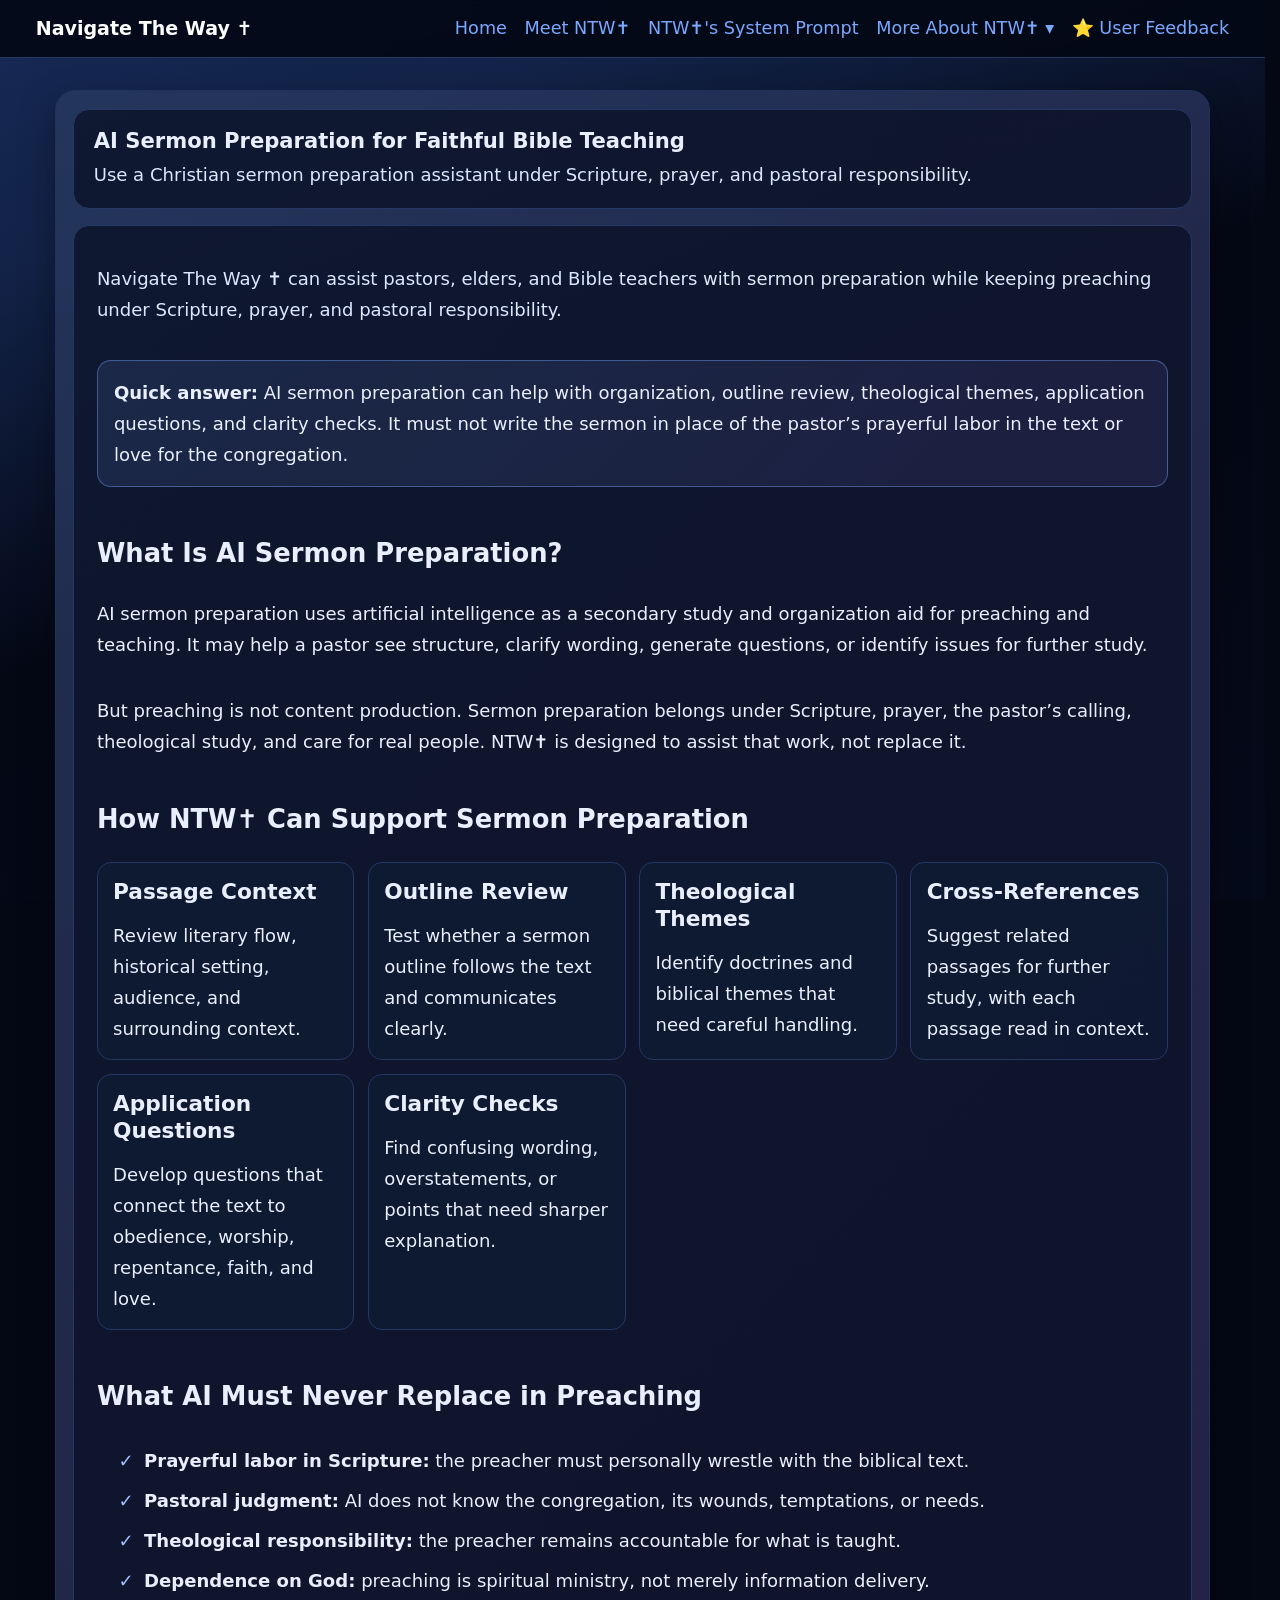
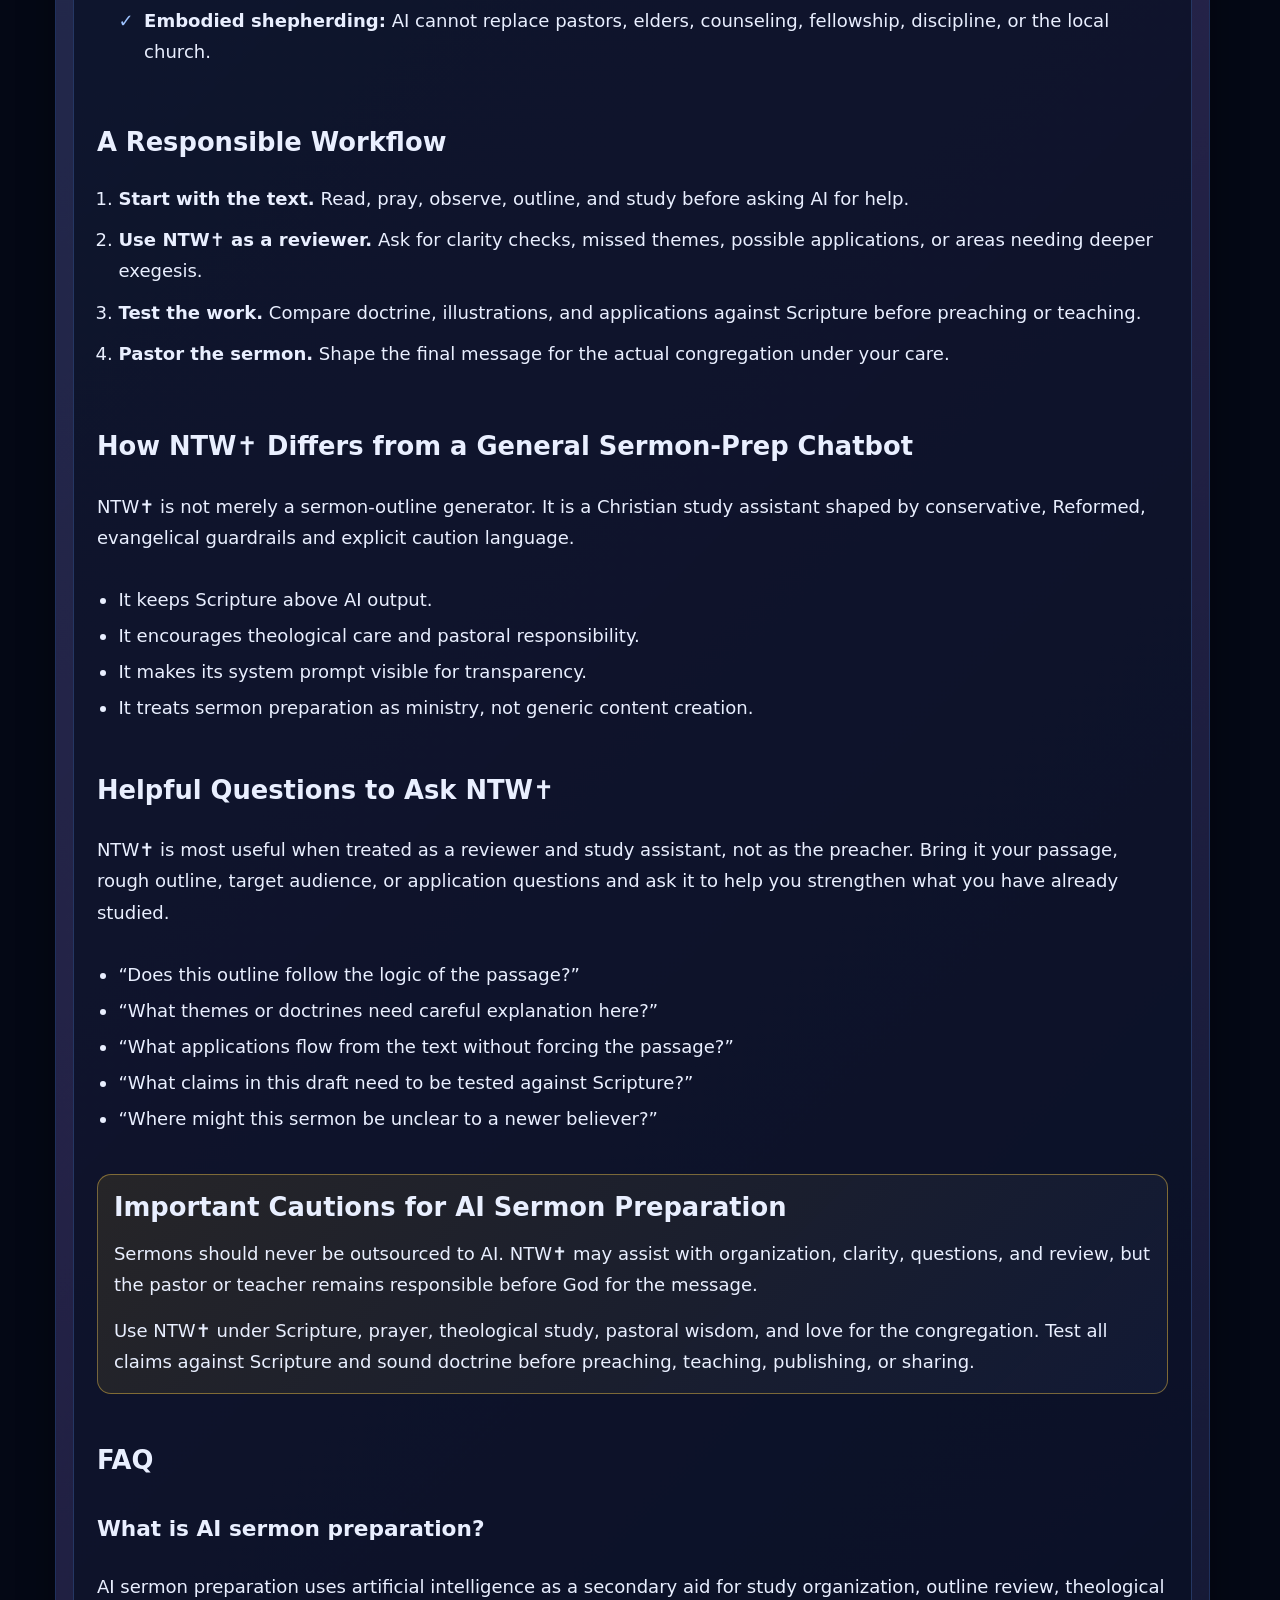
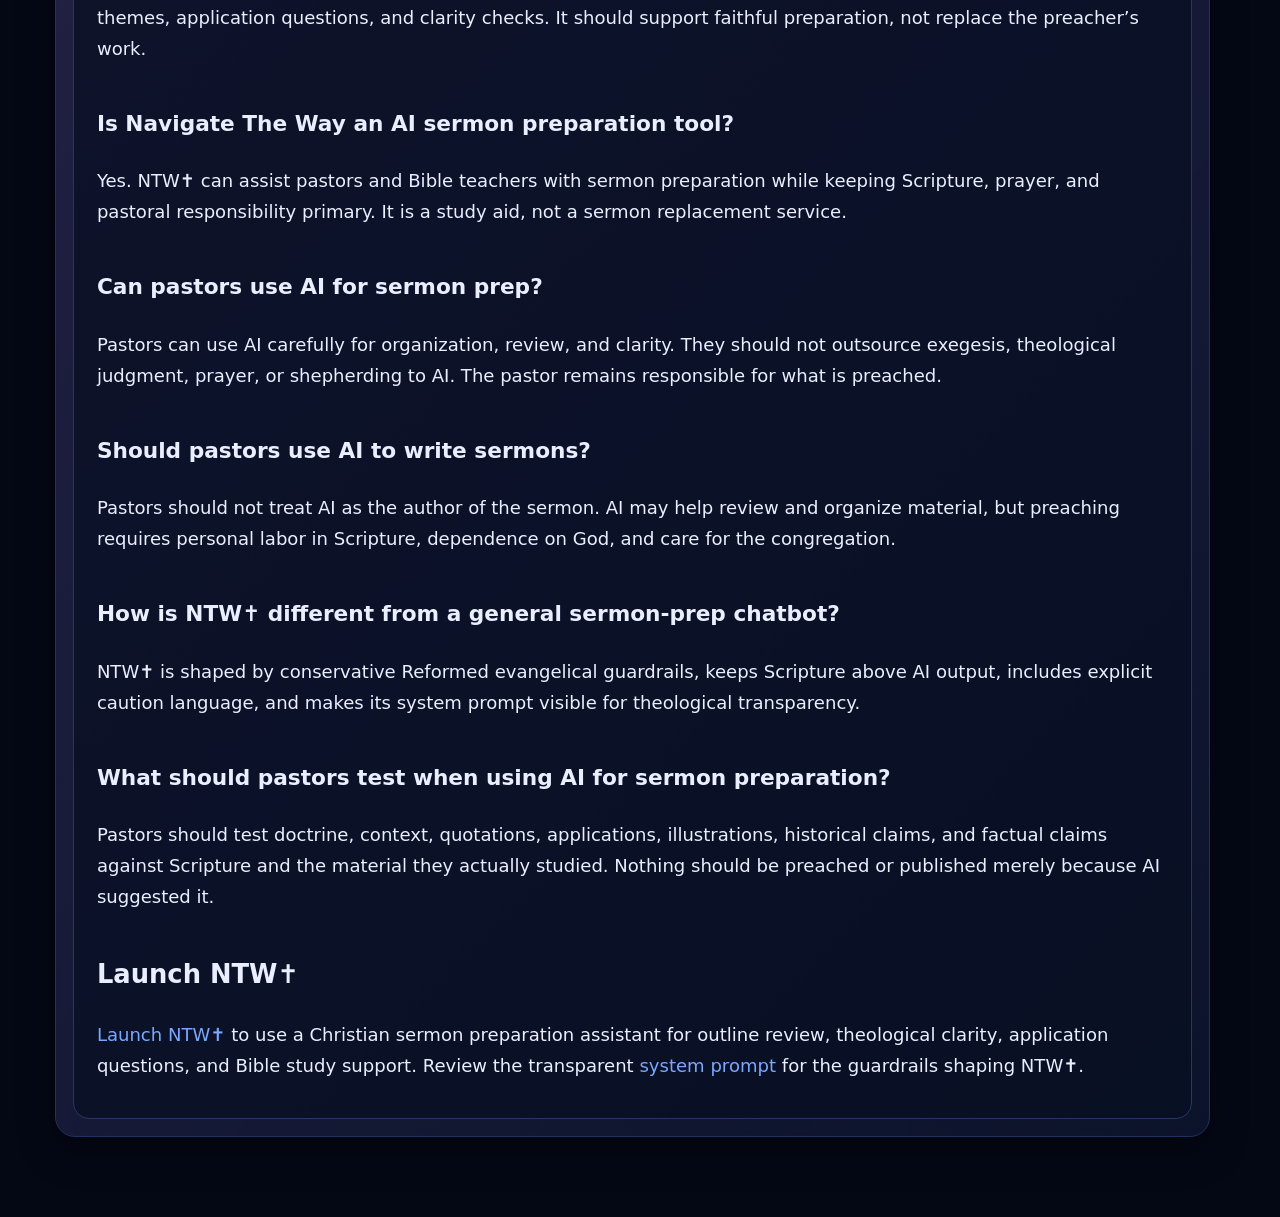
==== commit 5e4a885b: "docs: rename small group game to Berean Board" ====
--- a/docs/ai-sermon-prep.html
+++ b/docs/ai-sermon-prep.html
@@ -186,7 +186,7 @@
             <li><a href="/reformed-christian-ai">Reformed Christian AI</a></li>
             <li><a href="/bible-study-ai">AI Bible Study Tool</a></li>
             <li><a href="/ai-sermon-prep">AI Sermon Preparation</a></li>
-            <li><a href="/small-group-review-game">🎲 Small Group Game</a></li>
+            <li><a href="/small-group-review-game">🎲 Berean Board</a></li>
             <li><a href="/caution-points">⚠️ Caution Points</a></li>
             <li><a href="/creator">NTW✝️'s Creator</a></li>
             <li><a href="/citing-ntw">Citing NTW✝️</a></li>
--- a/docs/styles.css
+++ b/docs/styles.css
@@ -107,6 +107,17 @@
 nav ul { list-style: none; padding: 0; margin: 0; display: flex; gap: var(--nav-list-gap); align-items: center; justify-content: flex-end; flex-wrap: nowrap; }
 nav li { position: relative; }
 nav a { font-size: var(--fs-nav-label); }
+
+@media (min-width: 1200px) {
+  .brand {
+    font-size: clamp(1.08rem, 0.92rem + 0.34vw, 1.24rem);
+  }
+
+  nav a {
+    font-size: clamp(1.02rem, 0.88rem + 0.28vw, 1.18rem);
+  }
+}
+
 .dropdown > ul {
   display: none; position: absolute; top: 100%; left: 0; min-width: var(--nav-dropdown-min-width);
   background: var(--panel); border: 1px solid var(--border); border-radius: 10px; padding: var(--nav-dropdown-padding);
@@ -119,6 +130,10 @@
   line-height: 1.35;
 }
 main { flex: 1; width: min(var(--content-max), 100%); margin: 2rem auto; padding-block: 0 3rem; padding-inline: var(--gutter); }
+
+.home-main {
+  margin-top: clamp(0.55rem, 0.8vw, 0.85rem);
+}
 
 .page-shell {
   width: 100%;
@@ -148,131 +163,506 @@
   color: #dbe7ff;
 }
 
-.logo-hero {
+.home-page {
+  --home-copy: clamp(1.15rem, 0.95rem + 0.45vw, 1.38rem);
+  --home-copy-large: clamp(1.28rem, 0.98rem + 0.7vw, 1.7rem);
+  --home-kicker: clamp(1.05rem, 0.98rem + 0.22vw, 1.22rem);
+  --home-label: clamp(1.05rem, 0.98rem + 0.22vw, 1.22rem);
+  --home-heading: clamp(2.35rem, 1.35rem + 2.4vw, 4.15rem);
+  --home-radius: 28px;
+  display: grid;
+  gap: clamp(1.05rem, 1.75vw, 1.8rem);
+  padding: clamp(0.7rem, 1.05vw, 1rem);
+  border-color: rgba(122, 168, 255, 0.22);
+  background:
+    radial-gradient(circle at 9% 0%, rgba(255, 220, 115, 0.13), transparent 28%),
+    radial-gradient(circle at 90% 8%, rgba(170, 134, 255, 0.22), transparent 34%),
+    linear-gradient(145deg, rgba(22, 35, 72, 0.9), rgba(8, 14, 34, 0.92) 48%, rgba(5, 10, 26, 0.98));
+}
+
+.home-page :is(p, li, a, summary, span) {
+  font-size: var(--home-copy);
+  line-height: 1.65;
+}
+
+.home-page :is(p, li) {
+  color: #e2ecff;
+}
+
+.home-page :is(.section-kicker, .home-card-label) {
+  margin: 0 0 0.65rem;
+  color: #a9caff;
+  font-size: var(--home-kicker);
+  font-weight: 800;
+  letter-spacing: 0.09em;
+  line-height: 1.22;
+  text-transform: uppercase;
+}
+
+.home-hero {
+  position: relative;
+  isolation: isolate;
+  display: grid;
+  grid-template-columns: minmax(0, 1.18fr) minmax(420px, 0.74fr);
+  gap: clamp(1.5rem, 2.6vw, 3rem);
+  align-items: center;
+  min-height: auto;
+  padding: clamp(1.3rem, 1.85vw, 1.8rem);
+  overflow: hidden;
+  border: 1px solid rgba(122, 168, 255, 0.32);
+  border-radius: 34px;
+  background:
+    radial-gradient(circle at 80% 18%, rgba(255, 220, 115, 0.12), transparent 21rem),
+    radial-gradient(circle at 18% 10%, rgba(122, 168, 255, 0.22), transparent 28rem),
+    linear-gradient(135deg, rgba(37, 55, 99, 0.9), rgba(13, 24, 52, 0.94) 54%, rgba(7, 13, 32, 0.98));
+  box-shadow:
+    inset 0 1px 0 rgba(255, 255, 255, 0.08),
+    0 28px 80px rgba(0, 0, 0, 0.34);
+}
+
+.home-hero::before {
+  content: "";
+  position: absolute;
+  inset: 1px;
+  z-index: -1;
+  border-radius: inherit;
+  background:
+    linear-gradient(90deg, rgba(255, 255, 255, 0.035) 1px, transparent 1px),
+    linear-gradient(0deg, rgba(255, 255, 255, 0.025) 1px, transparent 1px);
+  background-size: 54px 54px;
+  mask-image: linear-gradient(120deg, rgba(0, 0, 0, 0.65), transparent 68%);
+}
+
+.home-hero-copy,
+.home-hero-card,
+.home-section {
+  min-width: 0;
+}
+
+.home-hero-copy,
+.home-hero-card {
+  border: 0;
+  background: transparent;
+  box-shadow: none;
+}
+
+.home-hero-copy {
+  display: grid;
+  align-content: center;
+  padding: 0;
+}
+
+.home-hero-copy h1 {
+  max-width: 13.5ch;
+  margin: 0.35rem 0 0.85rem;
+  color: #f8fbff;
+  font-size: clamp(3.25rem, 1.9rem + 3.7vw, 5.55rem);
+  line-height: 0.98;
+  letter-spacing: -0.055em;
+  text-wrap: balance;
+}
+
+.home-hero-lede {
+  max-width: 66ch;
+  margin: 0;
+  color: #e8f0ff;
+  font-size: var(--home-copy-large);
+  line-height: 1.5;
+}
+
+.home-actions {
   display: flex;
-  flex-direction: column;
-  align-items: center;
-  gap: 0.85rem;
-  margin: 0 0 1rem;
-}
-
-.hero-title {
+  flex-wrap: wrap;
+  gap: 0.65rem;
+  margin: clamp(1.75rem, 1.9vw, 2rem) 0 0;
+}
+
+.home-actions .action-link,
+.home-launch-primary .action-link-primary,
+.home-launch-secondary .action-link {
+  min-height: 3.35rem;
+  padding: 0.9rem 1.18rem;
+  font-size: clamp(1.08rem, 0.98rem + 0.25vw, 1.24rem);
+  line-height: 1.25;
+}
+
+.home-actions .action-link-primary {
+  padding-inline: 1.2rem;
+}
+
+.action-link.action-link-subtle {
+  color: #e7efff;
+  background: rgba(8, 14, 34, 0.52);
+}
+
+.home-trust-note {
+  max-width: 66ch;
   margin: 0;
+  color: #dbe8ff;
+  font-size: var(--home-copy);
+  line-height: 1.5;
+}
+
+.home-hero-card {
+  display: grid;
+  place-items: center;
+  align-content: center;
+  gap: clamp(0.75rem, 1.25vw, 1.15rem);
+  min-height: 100%;
+  padding: clamp(1rem, 1.6vw, 1.35rem);
+  border: 1px solid rgba(122, 168, 255, 0.24);
+  border-radius: 30px;
+  background:
+    radial-gradient(circle at 50% 24%, rgba(255, 220, 115, 0.12), transparent 15rem),
+    linear-gradient(180deg, rgba(18, 31, 65, 0.78), rgba(6, 12, 31, 0.72));
+  box-shadow:
+    inset 0 1px 0 rgba(255, 255, 255, 0.06),
+    0 18px 50px rgba(0, 0, 0, 0.2);
   text-align: center;
-  font-size: var(--fs-h1);
-  line-height: 1.2;
-  color: #f3f8ff;
-  text-wrap: balance;
-}
-
-.site-logo {
-  width: min(380px, 70vw);
+}
+
+.home-hero-card .site-logo {
+  width: clamp(360px, 27vw, 520px);
   max-width: 100%;
   height: auto;
-  display: block;
-  filter: drop-shadow(0 10px 24px rgba(0,0,0,.45));
-}
-
-
-.launch-context {
-  margin-bottom: 1rem;
-  padding: 1rem;
-  border: 1px solid var(--border);
-  border-radius: 18px;
-  background: var(--theme-surface);
-  box-shadow: 0 8px 30px rgba(0, 0, 0, .35);
-}
-.launch-kicker,
-.launch-cta {
-  margin: 0;
-  text-align: center;
-  color: #f3f7ff;
-  letter-spacing: .2px;
-}
-.launch-kicker {
-  margin: 0 auto .95rem;
-  max-width: 100%;
-  padding: .85rem 1rem;
-  font-size: var(--fs-launch-kicker);
-  line-height: 1.52;
-  border: 1px solid var(--border);
-  border-radius: 12px;
-  background: rgba(255, 255, 255, 0.03);
-  box-shadow: inset 0 1px 0 rgba(255, 255, 255, 0.06);
-}
-.launch-cta { margin-top: .95rem; font-size: var(--fs-launch-cta); color: #dbe8ff; }
-
-.differentiator {
-  margin: 0 auto 0.95rem;
-  padding: 0.95rem 1rem;
-  border: 1px solid var(--border);
-  border-radius: 12px;
-  background: rgba(255, 255, 255, 0.035);
-  box-shadow: inset 0 1px 0 rgba(255, 255, 255, 0.06);
-}
-.differentiator h2 {
-  margin: 0 0 0.65rem;
-  color: #f3f8ff;
-  font-size: var(--fs-v-h3);
-  line-height: 1.25;
+  filter: drop-shadow(0 22px 42px rgba(0, 0, 0, 0.36));
+}
+
+.home-hero-card h2 {
+  max-width: 18ch;
+  margin: 0 auto 0.65rem;
+  color: #f8fbff;
+  font-size: clamp(1.85rem, 0.98vw + 1.3rem, 2.55rem);
+  line-height: 1.08;
+  letter-spacing: -0.025em;
   text-align: center;
   text-wrap: balance;
 }
-.differentiator ul {
-  margin: 0.35rem 0 0.75rem 1.35rem;
+
+.home-compact-list,
+.home-launch-list {
+  display: grid;
+  gap: 0.45rem;
+  margin: 0;
   padding: 0;
-}
-.differentiator li {
-  margin: 0.4rem 0;
-  color: #dfe8ff;
-}
-.differentiator p {
-  margin: 0.75rem 0 0;
-  text-align: center;
-  color: #dbe8ff;
-}
-.launch-grid {
-  display: grid;
-  grid-template-columns: repeat(auto-fit, minmax(250px, 1fr));
-  gap: 0.9rem;
-}
-.launch-panel {
-  border: 1px solid var(--border);
-  border-radius: 14px;
-  padding: calc(var(--card-padding) - 0.35rem);
-  background: var(--theme-surface);
-}
-.launch-panel--chatgpt,
-.launch-panel--apologist { border-top: 1px solid var(--border); }
-.launch-panel p { margin: 0.46rem 0; color: #dfe8ff; font-size: var(--fs-body); }
-.launch-panel p:first-child { margin: 0 0 .65rem; }
-.launch-panel p:first-child a {
-  display: inline-block;
+  list-style: none;
+}
+
+.home-compact-list li,
+.home-launch-list li {
+  position: relative;
+  padding-left: 1.65rem;
+  color: #e5eeff;
+  line-height: 1.32;
+}
+
+.home-compact-list li::before,
+.home-launch-list li::before {
+  content: "✓";
+  position: absolute;
+  left: 0;
+  top: 0.02em;
+  color: #ffdc73;
+  font-weight: 900;
+}
+
+.home-section {
+  padding: clamp(1.8rem, 3.3vw, 3rem);
+  border: 1px solid rgba(122, 168, 255, 0.24);
+  border-radius: var(--home-radius);
+  background:
+    linear-gradient(135deg, rgba(18, 31, 65, 0.78), rgba(8, 14, 34, 0.8)),
+    rgba(10, 18, 42, 0.86);
+  box-shadow: inset 0 1px 0 rgba(255, 255, 255, 0.055);
+}
+
+.home-section h2 {
+  margin: 0.2rem 0 0.9rem;
+  color: #f8fbff;
+  font-size: var(--home-heading);
+  line-height: 1.08;
+  letter-spacing: -0.035em;
+  text-wrap: balance;
+}
+
+.home-section > p:not(.section-kicker),
+.home-section-heading p,
+.home-rhythm p,
+.home-launch-primary p,
+.home-launch-secondary p {
+  color: #e2ecff;
+  font-size: var(--home-copy);
+  line-height: 1.65;
+}
+
+.home-rhythm-layout,
+.home-launch-feature {
+  display: grid;
+  grid-template-columns: minmax(0, 1fr) minmax(340px, 0.72fr);
+  gap: clamp(1.2rem, 2.4vw, 2rem);
+  align-items: stretch;
+}
+
+.home-rhythm-layout > div:first-child {
+  display: grid;
+  align-content: center;
+}
+
+.home-use-strip {
+  display: flex;
+  flex-wrap: wrap;
+  gap: 0.7rem;
+  margin-top: 1.25rem;
+}
+
+.home-use-strip span {
+  display: inline-flex;
+  align-items: center;
+  min-height: 3rem;
+  padding: 0.55rem 1.05rem;
+  border: 1px solid rgba(122, 168, 255, 0.36);
+  border-radius: 999px;
+  color: #f0f5ff;
+  background: rgba(8, 14, 34, 0.52);
+  font-weight: 750;
+  line-height: 1.2;
+}
+
+.home-ministry-note {
+  display: grid;
+  align-content: center;
+  gap: 0.95rem;
+  padding: clamp(1.2rem, 2.2vw, 1.85rem);
+  border: 1px solid rgba(255, 220, 115, 0.38);
+  border-left: 4px solid rgba(255, 220, 115, 0.78);
+  border-radius: 22px;
+  background:
+    radial-gradient(circle at 0 0, rgba(255, 220, 115, 0.12), transparent 18rem),
+    rgba(6, 12, 31, 0.62);
+}
+
+.home-ministry-note p {
+  margin: 0;
+}
+
+.home-launch-feature {
+  background:
+    linear-gradient(135deg, rgba(18, 31, 65, 0.78), rgba(8, 14, 34, 0.82));
+}
+
+.home-launch-primary,
+.home-launch-secondary,
+.home-details {
+  min-width: 0;
+  padding: clamp(1.35rem, 2.6vw, 2.2rem);
+  border-radius: 24px;
+}
+
+.home-launch-primary {
+  display: grid;
+  align-content: start;
+  border: 1px solid rgba(255, 206, 72, 0.62);
+  background:
+    radial-gradient(circle at top left, rgba(255, 220, 115, 0.17), transparent 34%),
+    linear-gradient(135deg, rgba(255, 206, 72, 0.11), rgba(122, 168, 255, 0.075)),
+    rgba(8, 14, 34, 0.62);
+}
+
+.home-launch-primary h2 {
+  margin-top: 0.2rem;
+}
+
+.home-launch-primary .action-link-primary {
+  justify-self: start;
+  margin-top: 1.15rem;
+  width: fit-content;
+}
+
+.home-launch-secondary {
+  border: 1px solid rgba(122, 168, 255, 0.28);
+  background:
+    linear-gradient(180deg, rgba(19, 32, 67, 0.58), rgba(6, 12, 31, 0.62));
+}
+
+.home-launch-secondary h3,
+.home-details h4 {
+  margin-top: 0;
+  color: #f8fbff;
+}
+
+.home-launch-secondary h3 {
+  margin-bottom: 0.7rem;
+  font-size: clamp(1.75rem, 1.2vw + 1.15rem, 2.65rem);
+  line-height: 1.14;
+  letter-spacing: -0.025em;
+}
+
+.home-card-label {
+  color: #a9caff;
+  font-size: var(--home-label);
+}
+
+.home-details {
+  margin-top: 1.2rem;
+  padding: 0.9rem 1rem;
+  border: 1px solid rgba(122, 168, 255, 0.26);
+  background: rgba(16, 27, 54, 0.46);
+}
+
+.home-launch-compare {
+  grid-column: 1 / -1;
+  margin-top: 0;
+  padding: clamp(1rem, 2vw, 1.35rem) clamp(1.1rem, 2.4vw, 1.7rem);
+  border-color: rgba(122, 168, 255, 0.32);
+  background:
+    linear-gradient(135deg, rgba(122, 168, 255, 0.1), rgba(255, 220, 115, 0.055)),
+    rgba(8, 14, 34, 0.5);
+}
+
+.home-launch-compare summary {
+  max-width: max-content;
+}
+
+.home-details summary {
+  cursor: pointer;
+  color: #f8fbff;
+  font-weight: 800;
+}
+
+.home-detail-grid {
+  display: grid;
+  grid-template-columns: repeat(auto-fit, minmax(230px, 1fr));
+  gap: 1rem;
+  margin-top: 1rem;
+}
+
+.home-detail-grid ul {
+  margin-bottom: 0;
+  padding-left: 1.2rem;
+}
+
+.home-try {
+  display: grid;
+  gap: clamp(1.1rem, 2vw, 1.6rem);
+}
+
+.home-try .home-section-heading {
+  max-width: 76ch;
+}
+
+.home-try #apg-inline-shell {
   width: 100%;
-  text-align: center;
-  padding: .52rem .65rem;
-  font-size: var(--fs-body);
-  font-weight: 600;
-  letter-spacing: 0.01em;
-  border-radius: 10px;
-  color: #f7faff;
-  text-decoration: none;
-  border: 1px solid var(--border);
-  background: var(--theme-surface);
-}
-.launch-panel p:first-child a:hover { filter: brightness(1.08); }
-
-.launch-panel ul {
-  margin: 0.4rem 0 0.2rem 1.3rem;
-  padding: 0;
-}
-.launch-panel li {
-  margin: 0.4rem 0;
-  color: #dfe8ff;
-  font-size: var(--fs-body);
-}
-.launch-panel li ul {
-  margin-top: 0.45rem;
+  max-width: none;
+  margin: 0.35rem auto 0;
+  padding: clamp(0.65rem, 1.3vw, 1rem);
+  border: 1px solid rgba(255, 206, 72, 0.72);
+  border-radius: 26px;
+  background:
+    radial-gradient(circle at 50% 0%, rgba(255, 220, 115, 0.1), transparent 22rem),
+    rgba(5, 10, 26, 0.44);
+  box-shadow:
+    inset 0 1px 0 rgba(255, 255, 255, 0.05),
+    0 22px 56px rgba(0, 0, 0, 0.22);
+}
+
+.home-try #apg-inline-shell #apg-inline-target,
+.home-try #apg-inline-shell #apg-inline-target > * {
+  width: 100% !important;
+  max-width: 100% !important;
+}
+
+.home-try #apg-inline-shell #apg-inline-target iframe {
+  display: block;
+  width: 100% !important;
+  max-width: 100% !important;
+  height: clamp(600px, 68vh, 820px) !important;
+  min-height: 600px !important;
+  border-radius: 20px;
+  box-shadow: none;
+}
+
+.home-next .resource-links {
+  margin-bottom: 0;
+}
+
+@media (min-width: 1600px) {
+  .home-hero-card .site-logo {
+    width: clamp(430px, 24vw, 465px);
+  }
+}
+
+@media (max-width: 1060px) {
+  .home-hero,
+  .home-rhythm-layout,
+  .home-launch-feature {
+    grid-template-columns: 1fr;
+  }
+
+  .home-hero {
+    min-height: auto;
+  }
+
+  .home-hero-card {
+    min-height: auto;
+  }
+
+  .home-hero-copy h1 {
+    max-width: 14ch;
+    font-size: clamp(2.65rem, 9vw, 4.8rem);
+  }
+
+  .home-hero-card .site-logo {
+    width: min(76vw, 390px);
+  }
+}
+
+@media (max-width: 640px) {
+  .home-page {
+    gap: 1rem;
+    padding: 0.75rem;
+  }
+
+  .home-page :is(p, li, a, summary, span),
+  .home-page :is(.section-kicker, .home-card-label) {
+    font-size: 1rem;
+    line-height: 1.58;
+  }
+
+  .home-hero,
+  .home-section {
+    border-radius: 22px;
+    padding: 1.25rem;
+  }
+
+  .home-hero-copy h1 {
+    max-width: none;
+    font-size: clamp(2.35rem, 13vw, 3.45rem);
+  }
+
+  .home-hero-lede {
+    font-size: 1.05rem;
+  }
+
+  .home-actions .action-link,
+  .home-launch-primary .action-link-primary,
+  .home-launch-secondary .action-link {
+    width: 100%;
+  }
+
+  .home-hero-card .site-logo {
+    width: min(84vw, 330px);
+  }
+
+  .home-try #apg-inline-shell {
+    padding: 0.45rem;
+    border-radius: 20px;
+  }
+
+  .home-try #apg-inline-shell #apg-inline-target iframe {
+    min-height: 760px !important;
+    height: clamp(760px, 92vh, 920px) !important;
+    border-radius: 16px;
+  }
 }
 
 .card {
@@ -512,13 +902,16 @@
 .creator-page {
   display: grid;
   gap: 1.15rem;
+  justify-items: stretch;
 }
 
 .creator-intro,
 .creator-story,
 .creator-background,
 .creator-next {
-  max-width: 78ch;
+  width: 100%;
+  max-width: 100%;
+  margin-inline: 0;
 }
 
 .creator-intro {
@@ -599,6 +992,10 @@
   flex-wrap: wrap;
   gap: 0.65rem;
   margin: 0.8rem 0 1.05rem;
+}
+
+.action-row.home-actions {
+  margin: 1.1rem 0;
 }
 
 .pill-link,
@@ -622,6 +1019,13 @@
   filter: brightness(1.08);
 }
 
+.action-link.action-link-primary {
+  border-color: rgba(255, 206, 72, 0.72);
+  color: #081122;
+  background: linear-gradient(135deg, #ffdc73, #9ec3ff);
+  box-shadow: 0 12px 28px rgba(122, 168, 255, 0.16);
+}
+
 .video-feature {
   margin: 1rem 0 1.2rem;
   background: linear-gradient(135deg, rgba(122, 168, 255, 0.12), rgba(170, 134, 255, 0.08)), rgba(16, 27, 54, 0.72);
@@ -631,7 +1035,9 @@
   display: grid;
   grid-template-columns: minmax(0, 1fr);
   gap: 0.85rem;
-  max-width: 78ch;
+  grid-auto-flow: row;
+  columns: auto;
+  max-width: none;
 }
 
 .testimonial-card {
@@ -1289,6 +1695,24 @@
     background: transparent;
   }
 
+  .home-hero,
+  .home-difference {
+    grid-template-columns: 1fr;
+  }
+
+  .home-hero-copy h1 {
+    font-size: clamp(2rem, 12vw, 3.2rem);
+  }
+
+  .home-logo-panel {
+    padding: 1rem;
+  }
+
+  .home-actions .action-link,
+  .home-launch-card .action-link {
+    width: 100%;
+  }
+
   #apg-inline-shell #apg-inline-target iframe {
     display: block;
     width: 100% !important;
@@ -1304,13 +1728,20 @@
   }
 }
 
-/* Small Group Review Game */
+/* Berean Board */
 .small-group-game-page {
   display: grid;
   gap: 1rem;
-}
-
-.review-game-intro h2,
+  max-width: 100%;
+  min-width: 0;
+  overflow-x: clip;
+}
+
+.small-group-game-page > * {
+  min-width: 0;
+}
+
+.review-game-intro summary,
 .review-game-setup h2,
 .review-game-play h2,
 .active-clue-panel h3 {
@@ -1319,6 +1750,43 @@
   line-height: 1.25;
 }
 
+.review-game-intro summary {
+  cursor: pointer;
+  font-size: clamp(1.2rem, 2vw, 1.55rem);
+  font-weight: 850;
+  list-style: none;
+}
+
+.review-game-intro summary::-webkit-details-marker {
+  display: none;
+}
+
+.review-game-intro summary::after {
+  content: ' +';
+  color: #ffce48;
+}
+
+.review-game-intro[open] summary {
+  margin-bottom: 0.65rem;
+}
+
+.review-game-intro[open] summary::after {
+  content: ' −';
+}
+
+.review-game-intro__content {
+  display: grid;
+  gap: 0.7rem;
+  max-width: 100%;
+  min-width: 0;
+  overflow-wrap: anywhere;
+}
+
+.review-game-intro :is(a, code) {
+  overflow-wrap: anywhere;
+  word-break: break-word;
+}
+
 .review-game-intro ol {
   margin: 0.5rem 0 1rem;
   padding-left: 1.35rem;
@@ -1347,6 +1815,12 @@
   gap: 0.35rem;
   color: #dbe7ff;
   font-weight: 650;
+}
+
+.optional-label {
+  color: var(--muted);
+  font-size: 0.85em;
+  font-weight: 500;
 }
 
 .review-game-setup input,
@@ -1360,7 +1834,14 @@
   font: inherit;
 }
 
+.review-game-setup textarea,
+.active-clue-panel textarea {
+  resize: vertical;
+}
+
 .review-game-setup input:focus,
+.review-game-setup textarea:focus,
+.active-clue-panel textarea:focus,
 .contestant-choice:focus-within,
 .game-board__clue:focus-visible,
 .review-game-setup button:focus-visible,
@@ -1489,13 +1970,13 @@
 }
 
 .scoreboard {
-  margin-bottom: 1rem;
+  margin-bottom: 0.65rem;
 }
 
 .score-card {
   border: 1px solid var(--border);
   border-radius: 14px;
-  padding: 0.9rem;
+  padding: 0.65rem;
   background: rgba(255, 255, 255, 0.04);
   text-align: center;
 }
@@ -1515,16 +1996,16 @@
 .game-board {
   display: grid;
   grid-template-columns: repeat(5, minmax(0, 1fr));
-  gap: 0.45rem;
-  margin: 1rem 0;
+  gap: 0.35rem;
+  margin: 0.75rem 0 0;
 }
 
 .game-board__category,
 .game-board__clue {
-  min-height: 4.2rem;
+  min-height: clamp(2.8rem, 7vh, 3.9rem);
   border: 1px solid var(--border);
   border-radius: 12px;
-  padding: 0.5rem;
+  padding: 0.4rem;
   display: flex;
   align-items: center;
   justify-content: center;
@@ -1536,12 +2017,14 @@
   background: rgba(255, 255, 255, 0.055);
   font-weight: 850;
   line-height: 1.25;
+  font-size: clamp(0.72rem, 1.15vw, 0.95rem);
+  overflow-wrap: anywhere;
 }
 
 .game-board__clue {
   color: #ffdf72;
   background: linear-gradient(180deg, rgba(28, 47, 93, 0.98), rgba(16, 27, 54, 0.98));
-  font-size: clamp(1.2rem, 3vw, 2rem);
+  font-size: clamp(1.1rem, 2.2vw, 1.7rem);
   font-weight: 900;
   cursor: pointer;
 }
@@ -1552,38 +2035,109 @@
 }
 
 .active-clue-panel {
-  margin-top: 1rem;
+  position: fixed;
+  inset: 0;
+  z-index: 1000;
+  display: grid;
+  place-items: center;
+  margin: 0;
+  padding: clamp(0.5rem, 2vw, 1.5rem);
+  background: rgba(2, 6, 18, 0.76);
+  backdrop-filter: blur(4px);
+  overflow: hidden;
+}
+
+.active-clue-panel[hidden] {
+  display: none;
 }
 
 .active-clue-card {
+  width: min(820px, 100%);
+  height: var(--active-clue-card-height, auto);
+  max-height: calc(100dvh - clamp(1rem, 4vw, 3rem));
+  overflow: hidden;
+  box-sizing: border-box;
   border: 1px solid rgba(255, 206, 72, 0.42);
   border-radius: 16px;
-  padding: 1rem;
-  background: rgba(5, 11, 30, 0.9);
+  background: rgba(5, 11, 30, 0.96);
   box-shadow: 0 12px 32px rgba(0, 0, 0, .35);
 }
 
+.active-clue-card__content {
+  box-sizing: border-box;
+  width: var(--active-clue-content-width, 100%);
+  min-width: 0;
+  display: grid;
+  gap: 0.45rem;
+  padding: clamp(0.72rem, 1.6vw, 1rem);
+  transform: scale(var(--active-clue-scale, 1));
+  transform-origin: top left;
+}
+
+body.has-active-clue-modal {
+  overflow: hidden;
+}
+
 .active-clue-text {
-  margin: 0.5rem 0 1rem;
-  font-size: clamp(1.2rem, 3vw, 1.75rem);
-  line-height: 1.35;
+  margin: 0.25rem 0 0.35rem;
+  font-size: clamp(1.1rem, 2.45vw, 1.55rem);
+  line-height: 1.25;
   color: #f7faff;
   font-weight: 750;
 }
 
 .answer-box {
-  margin: 0.6rem 0;
-  padding: 0.75rem;
+  margin: 0.25rem 0;
+  padding: 0.58rem 0.65rem;
   border-radius: 10px;
   border: 1px solid var(--border);
   background: rgba(255, 255, 255, 0.045);
+  line-height: 1.32;
+}
+
+.clue-verdict {
+  margin: 0.35rem 0 0.25rem;
+  padding: 0.6rem 0.7rem;
+  border-radius: 12px;
+  border: 1px solid currentColor;
+  font-size: clamp(1rem, 1.55vw, 1.16rem);
+  font-weight: 900;
+  line-height: 1.28;
+}
+
+.clue-verdict[hidden] {
+  display: none;
+}
+
+.clue-verdict--correct {
+  color: #92f5a8;
+  background: rgba(10, 82, 39, 0.26);
+}
+
+.clue-verdict--incorrect {
+  color: #ff9d9d;
+  background: rgba(132, 22, 32, 0.28);
+}
+
+.clue-verdict--partial {
+  color: #ffdf72;
+  background: rgba(126, 92, 13, 0.26);
+}
+
+.clue-verdict--neutral {
+  color: #cfe0ff;
+  background: rgba(122, 168, 255, 0.12);
 }
 
 .contestant-choices {
   display: grid;
-  grid-template-columns: repeat(auto-fit, minmax(160px, 1fr));
-  gap: 0.6rem;
-  margin: 0.5rem 0;
+  grid-template-columns: repeat(auto-fit, minmax(150px, 1fr));
+  gap: 0.45rem;
+  margin: 0.25rem 0;
+}
+
+.contestant-prompt-section[hidden] {
+  display: none;
 }
 
 .contestant-choice {
@@ -1591,7 +2145,7 @@
   align-items: center;
   border: 1px solid var(--border);
   border-radius: 12px;
-  padding: 0.65rem;
+  padding: 0.52rem 0.6rem;
   background: rgba(255, 255, 255, 0.035);
   cursor: pointer;
 }
@@ -1606,20 +2160,63 @@
   opacity: 0.58;
 }
 
+.contestant-choice--disabled {
+  cursor: default;
+}
+
+.contestant-response-section {
+  display: grid;
+  gap: 0.45rem;
+  margin: 0.35rem 0;
+}
+
+.contestant-response-section[hidden] {
+  display: none;
+}
+
+.contestant-response-section label {
+  display: grid;
+  gap: 0.35rem;
+  color: #dbe7ff;
+  font-weight: 650;
+}
+
+.active-clue-panel textarea {
+  width: 100%;
+  border: 1px solid var(--border);
+  border-radius: 10px;
+  padding: 0.58rem 0.65rem;
+  color: var(--text);
+  background: rgba(5, 11, 30, 0.92);
+  font: inherit;
+}
+
 @media (max-width: 760px) {
   .game-board {
-    gap: 0.3rem;
+    gap: 0.25rem;
+  }
+
+  .scoreboard {
+    grid-template-columns: repeat(2, minmax(0, 1fr));
+  }
+
+  .score-card h3 {
+    font-size: 0.95rem;
+  }
+
+  .score-card p {
+    font-size: 1.2rem;
   }
 
   .game-board__category,
   .game-board__clue {
-    min-height: 3.25rem;
-    padding: 0.35rem;
+    min-height: 3rem;
+    padding: 0.3rem;
     border-radius: 9px;
-    font-size: 0.82rem;
+    font-size: 0.78rem;
   }
 
   .game-board__clue {
-    font-size: 1.05rem;
-  }
-}
+    font-size: 1rem;
+  }
+}
